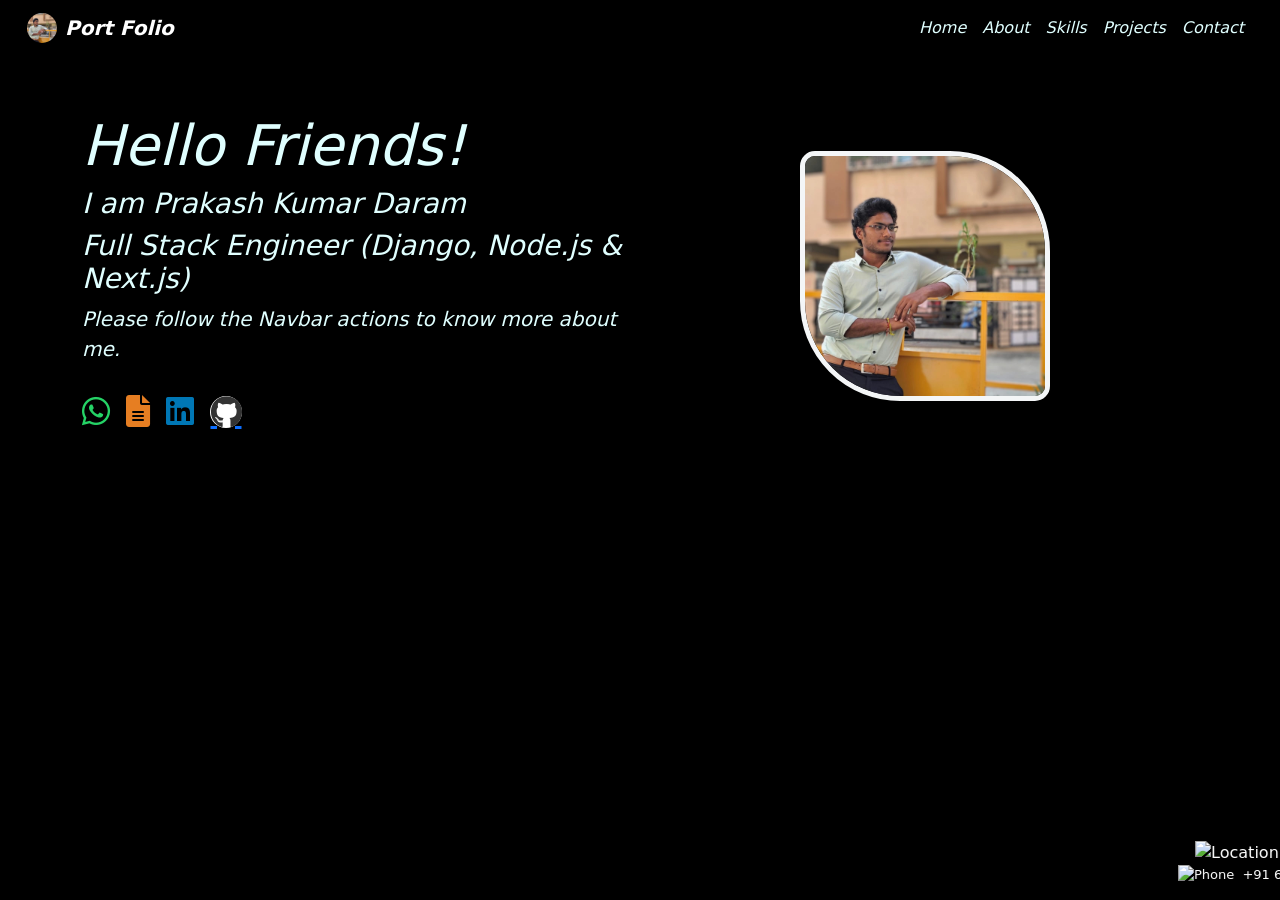
==== index.html @ 5203a80f "updated about and added house link also" ====
<!DOCTYPE html>
<html lang="en">
<head>
    <meta charset="UTF-8">
    <meta name="viewport" content="width=device-width, initial-scale=1.0">
    <title>Port Folio</title>
    <link href="https://cdn.jsdelivr.net/npm/bootstrap@5.3.3/dist/css/bootstrap.min.css" rel="stylesheet">
    <link rel="stylesheet" href="https://cdnjs.cloudflare.com/ajax/libs/font-awesome/6.0.0/css/all.min.css">
    <style>
        body {
            background-color: black;
            color: lightcyan;
            background-image: url('https://img.freepik.com/free-vector/gradient-geometric-shapes-dark-background_52683-33027.jpg');
            background-repeat: no-repeat;
            background-size: cover;
            background-attachment: fixed;
            padding-top: 60px;
            padding-bottom: 60px;
            transition: padding-top 0.3s ease;
        }
        
        .navbar-custom {
            background-color: rgba(0, 0, 0, 0.8) !important;
            font-style: italic;
        }
        
        .navbar-custom .navbar-brand {
            color: white !important;
            font-weight: bold;
            padding-left: 15px;
        }
        
        .navbar-custom .nav-link {
            color: lightcyan;
            transition: color 0.3s;
            position: relative;
        }
        
        .navbar-custom .nav-link:hover {
            color: lawngreen;
        }
        
        .content-section {
            display: none;
            padding-top: 20px;
            font-style: oblique;
            min-height: calc(93vh - 120px);
        }
        
        #home-content {
            display: block;
        }
        
        .profile-img {
            border: 5px solid #f4f6f7;
            border-radius: 15px 100px;
            max-width: 250px;
            height: auto;
            transition: all 0.3s ease;
        }
        
        .profile-img:hover {
            border: 5px solid #2e4053;
            box-shadow: 2px 3px;
        }
        
        .contact-box {
            background-color: #f5cba7;
            color: black;
            border: 3px solid #2e4053;
            border-radius: 5px 80px;
            display: flex;
            align-items: center;
            justify-content: center;
            padding: 15px;
            transition: all 0.3s ease;
        }
        
        .contact-box:hover {
            background-color: black;
            color: aliceblue !important;
            border-radius: 50px;
        }
        
        .contact-box a {
            color: black;
            text-decoration: none;
        }
        
        .contact-box:hover a {
            color: aliceblue !important;
        }
        
        .s1 {
            color: bisque;
        }
        
        .skill-accordion {
            margin-bottom: 16px;
            border-radius: 24px;
            overflow: hidden;
            box-shadow: 0 4px 16px rgba(0,0,0,0.10);
            background: linear-gradient(135deg, #f5cba7 60%, #ffe5b4 100%);
            transition: box-shadow 0.3s, background 0.3s;
        }
        
        .skill-box {
            background: linear-gradient(135deg, #f5cba7 60%, #ffe5b4 100%);
            color: #222;
            padding: 8px 12px;
            display: flex;
            flex-direction: column;
            align-items: center;
            justify-content: center;
            cursor: pointer;
            transition: background 0.3s, color 0.3s, box-shadow 0.3s;
            text-align: center;
            border-radius: 18px;
            font-size: 1rem;
            box-shadow: 0 2px 8px rgba(0,0,0,0.08);
            min-width: 120px;
            min-height: 36px;
        }
        
        .skill-box:hover {
            background: linear-gradient(135deg, #ca6f1e 60%, #f5cba7 100%);
            color: #fff;
            border-radius: 24px;
            box-shadow: 0 6px 18px rgba(0,0,0,0.13);
        }
        
        .skill-description {
            background: rgba(0,0,0,0.85);
            color: #fff;
            text-align: center;
            padding: 0 18px;
            max-height: 0;
            overflow: hidden;
            border-radius: 0 0 24px 24px;
            transition: max-height 0.4s cubic-bezier(.4,2,.6,1), padding 0.3s;
        }
        
        .skill-accordion:hover .skill-description {
            max-height: 300px;
            padding: 18px;
        }
        
        .project-link {
            background-color: #f5cba7;
            color: black;
            border: 3px solid black;
            border-radius: 2px 30px;
            padding: 15px;
            margin-bottom: 20px;
            text-decoration: none;
            display: block;
            transition: all 0.3s ease;
        }
        
        .project-link:hover {
            background-color: #ca6f1e;
            color: aliceblue;
            border-radius: 50px;
        }
        
        .footer {
            position: fixed;
            bottom: 0;
            left: 0;
            right: 0;
            z-index: 1000;
            display: flex;
            flex-direction: column;
        }
        
        .footer-marquee {
            background-color: rgba(0, 0, 0, 0.7);
            color: white;
        }
        
        .footer img {
            vertical-align: middle;
        }
        
        .footer .d-inline-flex {
            padding: 8px 0;
        }
        
        .me-1 {
            margin-right: 0.5rem;
        }
        
        .me-2 {
            margin-right: 1rem;
        }
        
        .me-4 {
            margin-right: 2rem;
        }
        
        @media (max-width: 992px) {
            .navbar-collapse {
                position: relative;
                margin-top: 10px;
                padding: 15px;
                border-radius: 5px;
                max-height: 70vh;
                overflow-y: auto;
            }
            
            .nav-item {
                margin-bottom: 5px;
            }
            
            .nav-link {
                padding: 10px 15px;
                border-bottom: 1px solid rgba(255, 255, 255, 0.1);
            }
            
            .navbar-toggler {
                border: 1px solid rgba(255, 255, 255, 0.5);
                padding: 0.25rem 0.5rem;
                margin-right: 15px;
            }
            
            .navbar-toggler-icon {
                background-image: url("data:image/svg+xml,%3csvg xmlns='http://www.w3.org/2000/svg' viewBox='0 0 30 30'%3e%3cpath stroke='rgba%28255, 255, 255, 0.8%29' stroke-linecap='round' stroke-miterlimit='10' stroke-width='2' d='M4 7h22M4 15h22M4 23h22'/%3e%3c/svg%3e");
            }
        }
    </style>
</head>
<body>
    <nav class="navbar navbar-expand-lg navbar-custom fixed-top">
        <div class="container-fluid">
            <a class="navbar-brand d-flex align-items-center" href="#home-content">
                <img src="mupicture.jpg" alt="Logo" width="30" height="30" class="me-2 rounded-circle">
                <span>Port Folio</span>
            </a>
            <button class="navbar-toggler" type="button" data-bs-toggle="collapse" data-bs-target="#navbarNav">
                <span class="navbar-toggler-icon"></span>
            </button>
            <div class="collapse navbar-collapse" id="navbarNav">
                <ul class="navbar-nav ms-auto me-3">
                    <li class="nav-item"><a class="nav-link" href="#home-content">Home</a></li>
                    <li class="nav-item"><a class="nav-link" href="#about-content">About</a></li>
                    <li class="nav-item"><a class="nav-link" href="#skill-content">Skills</a></li>
                    <li class="nav-item"><a class="nav-link" href="#projects-content">Projects</a></li>
                    <li class="nav-item"><a class="nav-link" href="#contact-content">Contact</a></li>
                </ul>
            </div>
        </div>
    </nav>

    <section id="home-content" class="content-section container mt-2">
        <div class="row align-items-center">
            <div class="col-md-6 order-md-2 text-center mb-md-0 mt-4">
                <img src="mupicture.jpg" alt="Profile Image" class="profile-img img-fluid mt-1">
            </div>
            <div class="col-md-6 order-md-1 mt-4">
                <h1 class="display-4">Hello Friends!</h1>
                <h2 class="h3">I am Prakash Kumar Daram</h2>
                <h1 class="h3">Full Stack Engineer (Django, Node.js & Next.js)</h1>
                <p class="lead">Please follow the Navbar actions to know more about me.</p>
                <!-- Social Icons Row -->
                <div class="d-flex justify-content-start align-items-center mt-4 gap-3">
                    <!-- WhatsApp -->
                    <a href="#" onclick="openWhatsApp(); return false;" title="WhatsApp" style="color: #25D366; font-size: 2rem;"><i class="fab fa-whatsapp"></i></a>
                    <!-- Resume -->
                    <a href="prakashkumarresume.pdf" target="_blank" title="Resume" style="color: #e67e22; font-size: 2rem;"><i class="fas fa-file-alt"></i></a>
                    <!-- LinkedIn -->
                    <a href="https://www.linkedin.com/in/prakash-kumar-daram-891191298/" target="_blank" title="LinkedIn" style="color: #0077b5; font-size: 2rem;"><i class="fab fa-linkedin"></i></a>
                    <!-- GitHub with light background -->
                    <a href="https://github.com/prakash-python" target="_blank" title="GitHub" style="background: white; border-radius: 50%; display: inline-flex; align-items: center; justify-content: center; width: 2rem; height: 2rem; box-shadow: 0 1px 4px rgba(0,0,0,0.08);"><i class="fab fa-github" style="color: #333; font-size: 2rem;"></i></a>
                </div>
            </div>
        </div>
    </section>

    <section id="about-content" class="content-section container py-5">
        <div class="row">
            <div class="col-12">
                <h2 class="text-center mb-4">About Me</h2>
                <p class="text-center">
                    Hi, I’m <span class="s1">Prakash Kumar Daram</span>, an <span class="s1">MCA Graduate and Full Stack Engineer</span> specializing in designing and developing 
                    <span class="s1">scalable, production-ready web platforms</span>. 
                    I work extensively with <span class="s1">Django, Node.js, Next.js, REST APIs, PostgreSQL, and Prisma ORM</span> to build secure, high-performance backend systems 
                    and modern frontend applications.
                    <br><br>
                    Currently, I’m working at <span class="s1">Viprata Software Services Pvt Ltd</span>, where I focus on backend architecture, API design, database optimization, 
                    and building enterprise-grade solutions. I’m passionate about system design, clean architecture, and creating reliable software that scales efficiently in real-world production environments.
                </p>
                
                <h3 class="text-center mt-5">Certifications</h3>
                <ul class="list-unstyled">
                    <li class="mb-2">✅ Achieved a <b>Python Course Completion Certificate</b> for mastering Python concepts and development.</li>
                    <li class="mb-2">✅ Received a certification for <b>UI Development</b> during my internship at graduation, 2023.</li>
                    <li class="mb-2">✅ Completed a free online course and received a certification from <b>Great Learning</b>, 2024.</li>
                </ul>
                
                <h3 class="text-center mt-5">Achievements</h3>
                <ul class="list-unstyled">
                    <li class="mb-2">🏆 <strong><span class="s1">Academic Excellence:</span></strong> Received a <b><span class="s1">prize for achieving full marks in Physics</span></b> during my school education.</li>
                    <li class="mb-2">🏅 <strong><span class="s1">Best Employee Award:</span></strong> Honored with the <b><span class="s1">Best Employee Award</span></b> while working at <b><span class="s1">DMart</span></b> as part of my course period.</li>
                </ul>
                
                <h3 class="text-center mt-5">Interests</h3>
                <ul class="list-unstyled text-center">
                    <b><span class="s1"><li class="mb-2">🤖 Artificial Intelligence (AI)</li></span></b>
                    <b><span class="s1"><li class="mb-2">📊 Data Analytics</li></span></b>
                    <b><span class="s1"><li class="mb-2">📈 Machine Learning (ML)</li></span></b>
                </ul>
                
                <h3 class="text-center mt-5">Future Goals</h3>
                <ul class="list-unstyled">
                    <li class="mb-2">🗄️ <b><span class = "s1">Aspire</span></b> to become a skilled <b><span class="s1">Data Analytics Developer</b>.</li>
                    <li class="mb-2">💡 <b><span class="s1">Aim</span></b> to contribute to innovative projects involving <b><span class="s1">AI and Data Science</b>.</li>
                    <li class="mb-2">⚙️ <b><span class="s1">Build scalable</span></b> SaaS and enterprise systems using <b><span class="s1">Django, Node.js, Next.js and Prisma ORM</b>.</li>
                    <li class="mb-2">☁️ Learn cloud deployment, CI/CD pipelines, Docker, and production server architecture.</li>
                </ul>
            </div>
        </div>
    </section>

    <section id="skill-content" class="content-section container py-5">
        <div class="row">
            <div class="col-12">
                <h2 class="text-center mb-5">My Skills</h2>
            </div>
        </div>
        <div class="row d-flex justify-content-center text-center">
            <div class="col-md-4">
                <div class="skill-accordion">
                    <div class="skill-box">
                        <span>Python</span>
                    </div>
                    <div class="skill-description">
                        Created a Veg Mart application using Python, demonstrating proficiency in Python's core concepts and implementing effective solutions for real-world scenarios.
                    </div>
                </div>
                
                <div class="skill-accordion">
                    <div class="skill-box">
                        <span>MySQL</span>
                    </div>
                    <div class="skill-description">
                        Utilized MySQL in multiple projects to design efficient database structures, ensuring data integrity and seamless performance.
                    </div>
                </div>
                
                <div class="skill-accordion">
                    <div class="skill-box">
                        <span>Python & MySQL</span>
                    </div>
                    <div class="skill-description">
                        Developed a Bank Management System using Python and MySQL, showcasing strong problem-solving skills, database management expertise, and logical thinking.
                    </div>
                </div>
                
                <div class="skill-accordion">
                    <div class="skill-box">
                        <span>Html & CSS</span>
                    </div>
                    <div class="skill-description">
                        I have the ability to create static web pages using HTML and CSS. HTML helps me structure the content in an organized manner, while CSS enhances the design, ensuring the web pages are visually appealing and user-friendly.
                    </div>
                </div>
                
                <div class="skill-accordion">
                    <div class="skill-box">
                        <span>Bootstrap</span>
                    </div>
                    <div class="skill-description">
                        I have working knowledge of Bootstrap's responsive grid system and components. I can effectively utilize Bootstrap classes to create visually appealing and mobile-friendly web pages, implementing responsive layouts and UI components.
                    </div>
                </div>
                
                <div class="skill-accordion">
                    <div class="skill-box">
                        <span>Aptitude</span>
                    </div>
                    <div class="skill-description">
                        I have strong aptitude skills, backed by my solid mathematical foundation. My ability to think logically and solve numerical problems efficiently helps me excel in analytical reasoning.
                    </div>
                </div>

                <div class="skill-accordion">
                    <div class="skill-box">
                        <span>Next.js</span>
                    </div>
                    <div class="skill-description">
                        Building production-grade React applications using Next.js with server-side rendering, API routes, authentication, and performance optimization.
                    </div>
                </div>
            </div>
            
            <div class="col-md-4">
                <div class="skill-accordion">
                    <div class="skill-box">
                        <span>Java Script</span>
                    </div>
                    <div class="skill-description">
                        I have the ability to enhance web pages using JavaScript by adding interactivity and dynamic functionality. JavaScript allows me to create responsive elements, manage events, and manipulate the DOM to improve user experience.
                    </div>
                </div>
                
                <div class="skill-accordion">
                    <div class="skill-box">
                        <span>Django</span>
                    </div>
                    <div class="skill-description">
                        I have experience developing web applications using Django, a powerful Python framework. With Django, I can build dynamic, secure, and scalable web applications efficiently.
                    </div>
                </div>
                
                <div class="skill-accordion">
                    <div class="skill-box">
                        <span>Django REST Framework</span>
                    </div>
                    <div class="skill-description">
                        I have the ability to create RESTful APIs using DRF, including writing serializers, models, and viewsets. I understand API authentication, permissions, and have implemented pagination to optimize API responses for better performance.
                    </div>
                </div>
                
                <div class="skill-accordion">
                    <div class="skill-box">
                        <span>React JS</span>
                    </div>
                    <div class="skill-description">
                        I have basic knowledge of React and can build simple web applications using its component-based structure. I am familiar with JSX, props, and state management.
                    </div>
                </div>
                
                <div class="skill-accordion">
                    <div class="skill-box">
                        <span>Communication</span>
                    </div>
                    <div class="skill-description">
                        I have strong communication skills, with proficiency in both English and Telugu. I can effectively convey ideas, explain technical concepts clearly, and engage in productive discussions.
                    </div>
                </div>

                <div class="skill-accordion">
                    <div class="skill-box">
                        <span>Node.js</span>
                    </div>
                    <div class="skill-description">
                        Backend development using Node.js for building scalable REST APIs, authentication systems, background workers, and service-based architectures.
                    </div>
                </div>



                <div class="skill-accordion">
                    <div class="skill-box">
                        <span>Prisma ORM</span>
                    </div>
                    <div class="skill-description">
                        Using Prisma ORM for type-safe database access, migrations, schema modeling, and clean data-layer architecture.
                    </div>
                </div>
            </div>
        </div>
    </section>

    <section id="projects-content" class="content-section container py-5">
        <div class="row">
            <div class="col-12">
                <h2 class="text-center mb-5">My Projects</h2>
            </div>
        </div>
        <div class="row d-flex justify-content-center text-center">
            <div class="col-md-4">
                <a href="https://github.com/prakash-python/Python_Veg_Inventory" class="project-link">Veg Mart Inventory</a>
                <a href="https://prakashkumarpython.pythonanywhere.com/" class="project-link">Port_Folio</a>
                <a href="https://github.com/prakash-python/My_Calculater" class="project-link">My_Simple_Calculater</a>
            </div>
            <div class="col-md-4">
                <a href="https://github.com/prakash-python/python_mysql_bank_project" class="project-link">Bank Management System</a>
                <a href="https://github.com/prakash-python/Mail_Sending_System" class="project-link">Mail Sending</a>
            </div>
        </div>
    </section>

    <section id="contact-content" class="content-section container py-5">
        <div class="row">
            <div class="col-12">
                <h2 class="text-center mb-5">Contact Me</h2>
            </div>
        </div>
<div class="container d-flex justify-content-center text-center">
    
    <div class="row justify-content-center">
        <!-- WhatsApp -->
        <div class="col-12 col-md-6 mb-4">
            <div class="contact-box text-center" onclick="openWhatsApp()" style="cursor: pointer;">
                <div class="d-flex flex-column align-items-center">
                    <div class="d-flex align-items-center">
                        <img src="https://upload.wikimedia.org/wikipedia/commons/6/6b/WhatsApp.svg" width="30" height="30" class="me-2" alt="WhatsApp">
                        <span>Message me at +91 6302581405</span>
                    </div>
                    
                </div>
            </div>
        </div>

        <!-- GitHub -->
        <div class="col-12 col-md-6 mb-4">
            <a href="https://github.com/prakash-python" class="text-decoration-none">
                <div class="contact-box">
                    <img src="https://cdn-icons-png.freepik.com/512/4494/4494740.png" width="30" height="30" class="me-2" alt="GitHub">
                    <span>Git Account</span>
                </div>
            </a>
        </div>

        <!-- LinkedIn -->
        <div class="col-12 col-md-6 mb-4">
            <a href="https://www.linkedin.com/in/prakash-kumar-daram-891191298/" class="text-decoration-none">
                <div class="contact-box">
                    <img src="https://upload.wikimedia.org/wikipedia/commons/thumb/8/81/LinkedIn_icon.svg/2048px-LinkedIn_icon.svg.png" width="30" height="30" class="me-2" alt="LinkedIn">
                    <span>Linked-In</span>
                </div>
            </a>
        </div>

        <!-- Gmail -->
        <div class="col-12 col-md-6 mb-4">
            <div class="contact-box">
                <img src="https://png.pngtree.com/png-vector/20220612/ourmid/pngtree-gmail-icon-in-simple-style-on-a-white-background-png-image_4998692.png" width="30" height="30" class="me-2" alt="Gmail">
                <span>@daramprakashkumar587@gmail.com</span>
            </div>
        </div>
    </div>
</div>

    </section>

    <footer class="footer">
        <div class="footer-marquee">
            <marquee scrollamount="8" direction="left">
                <div class="d-inline-flex flex-column align-items-center py-2">
                    <div>
                        <a href="https://maps.app.goo.gl/jdhAo8yFBiag97k96?g_st=ac" class="me-4" style="color: white; text-decoration: none;">
                        <img src="https://www.home-interiors.in/wp-content/uploads/2024/11/Slop-Roof-3400-1.jpg" alt="Location" width="40" height="25" class="me-2">
                        <span>Reddy's Ramalayam Back side main road Prathipadu, near cable tv office(m),Guntur(dt)</span></a>
                    </div>
                    <div style="font-size: 13px;">
                        <img src="https://w7.pngwing.com/pngs/915/706/png-transparent-blue-call-icon-dialer-android-google-play-telephone-phone-blue-text-telephone-call-thumbnail.png" alt="Phone" width="15" height="15" class="me-1">
                        <span class="me-4">+91 6302581405</span>
                        <img src="https://upload.wikimedia.org/wikipedia/commons/thumb/8/81/LinkedIn_icon.svg/2048px-LinkedIn_icon.svg.png" alt="LinkedIn" width="15" height="15" class="me-1">
                        <a href="https://www.linkedin.com/in/prakash-kumar-daram-891191298/" class="me-4" style="color: white; text-decoration: none;">Linked-In</a>
                        <img src="https://icon-library.com/images/git-icon/git-icon-6.jpg" alt="GitHub" width="13" height="13" class="me-1">
                        <a href="https://github.com/prakash-python" class="me-4" style="color: white; text-decoration: none;">Git Account</a>
                        <img src="https://static.vecteezy.com/system/resources/previews/013/948/544/non_2x/gmail-logo-on-transparent-white-background-free-vector.jpg" alt="Email" width="15" height="15" class="me-1">
                        <span>@daramprakashkumar587@gmail.com</span>
                    </div>
                </div>
            </marquee>
        </div>
    </footer>

    <script src="https://cdn.jsdelivr.net/npm/bootstrap@5.3.3/dist/js/bootstrap.bundle.min.js"></script>

    <!-- Back to Top Arrow Button -->
    <button id="backToTopBtn" title="Go to top">
        <i class="fas fa-arrow-up"></i>
    </button>
    <style>
        #backToTopBtn {
            display: none;
            position: fixed;
            bottom: 32px;
            right: 24px;
            z-index: 2000;
            background: linear-gradient(135deg, #f5cba7 60%, #ca6f1e 100%);
            color: #222;
            border: none;
            border-radius: 50%;
            width: 40px;
            height: 40px;
            box-shadow: 0 2px 8px rgba(0,0,0,0.18);
            font-size: 1.4rem;
            align-items: center;
            justify-content: center;
            cursor: pointer;
            transition: background 0.3s, color 0.3s, box-shadow 0.3s, transform 0.2s;
            outline: none;
        }
        #backToTopBtn:hover {
            background: linear-gradient(135deg, #ca6f1e 60%, #f5cba7 100%);
            color: #fff;
            box-shadow: 0 6px 18px rgba(0,0,0,0.22);
            transform: translateY(-4px) scale(1.08);
        }
        #backToTopBtn i {
            pointer-events: none;
        }
    </style>

<script>
    // ✅ Make openWhatsApp global
    function openWhatsApp() {
        const phoneNumber = "916302581405"; // Add country code, no + or spaces
        const defaultMessage = "Hello Prakash, I came across your portfolio and wanted to connect with you...";
        const encodedMessage = encodeURIComponent(defaultMessage);
        const whatsappUrl = `https://wa.me/${phoneNumber}?text=${encodedMessage}`;
        
        window.open(whatsappUrl, '_blank');
    }

    document.addEventListener('DOMContentLoaded', function() {
        // Back to Top Arrow logic
        const backToTopBtn = document.getElementById('backToTopBtn');
        window.addEventListener('scroll', function() {
            if (window.scrollY > 300) {
                backToTopBtn.style.display = 'flex';
            } else {
                backToTopBtn.style.display = 'none';
            }
        });
        backToTopBtn.addEventListener('click', function() {
            window.scrollTo({ top: 0, behavior: 'smooth' });
        });

        const sections = document.querySelectorAll('.content-section');
        const navLinks = document.querySelectorAll('.nav-link');
        const navbarToggler = document.querySelector('.navbar-toggler');
        const navbarCollapse = document.querySelector('.navbar-collapse');

        // --- Fix: Always update hash and show correct section on reload ---
        function showSection(sectionId) {
            sections.forEach(section => {
                section.style.display = (section.id === sectionId) ? 'block' : 'none';
            });
            if (window.innerWidth <= 992 && navbarCollapse.classList.contains('show')) {
                navbarToggler.click();
            }
            window.scrollTo(0, 0);
        }

        // Mouseover: update hash and show section
        navLinks.forEach(link => {
            link.addEventListener('mouseover', function() {
                if (window.innerWidth > 992) {
                    const targetId = this.getAttribute('href').substring(1);
                    window.location.hash = '#' + targetId;
                    showSection(targetId);
                }
            });
            link.addEventListener('click', function(e) {
                if (window.innerWidth <= 992) {
                    e.preventDefault();
                    const targetId = this.getAttribute('href').substring(1);
                    window.location.hash = '#' + targetId;
                    showSection(targetId);
                }
            });
        });

        // On load, show correct section based on hash
        let hash = window.location.hash;
        if (!hash || !document.getElementById(hash.substring(1))) {
            hash = '#home-content';
            window.location.hash = hash;
        }
        showSection(hash.substring(1));

        window.addEventListener('hashchange', function() {
            const hash = window.location.hash;
            showSection(hash ? hash.substring(1) : 'home-content');
        });
    });
</script>

</body>
</html>
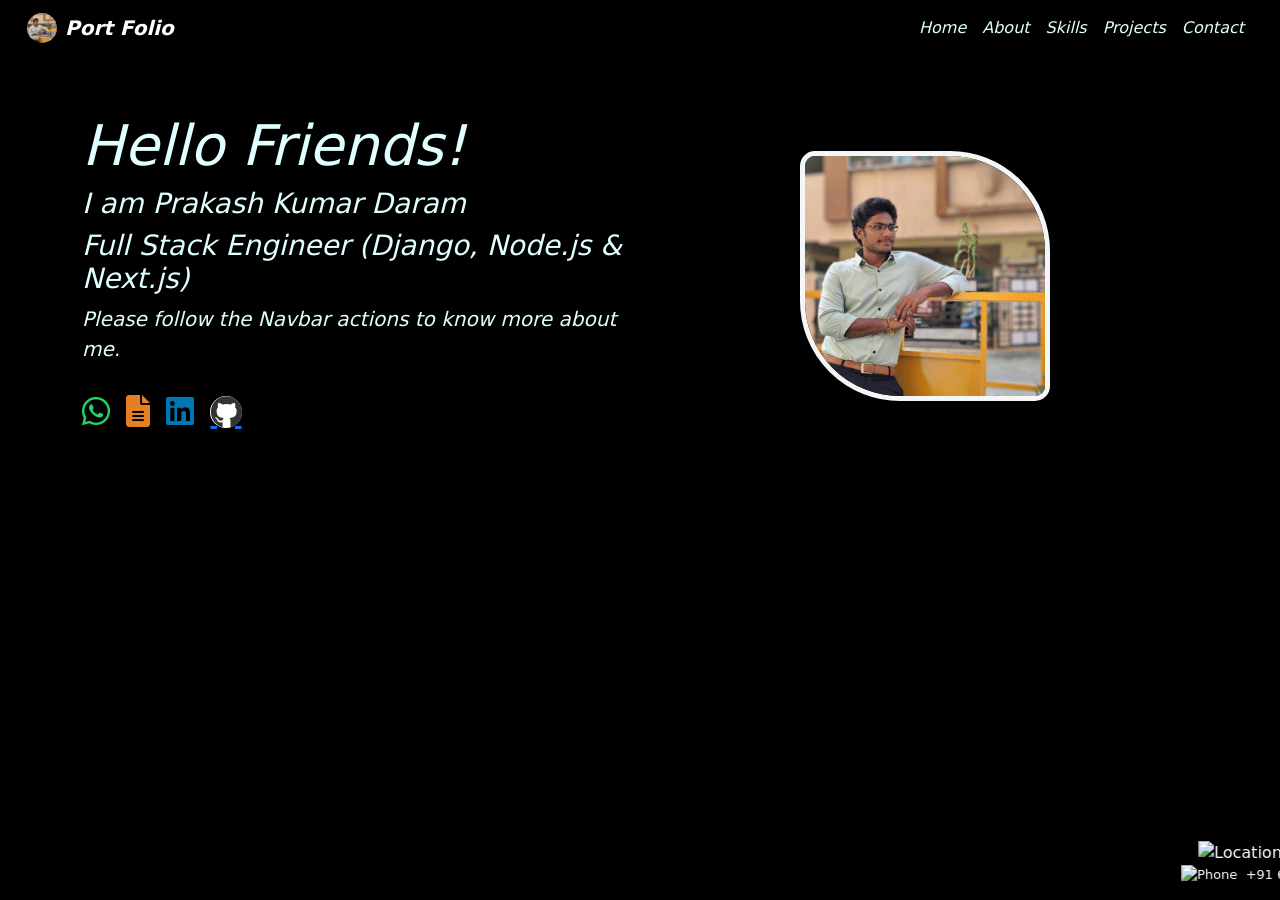
==== commit f22b2e47: "removed #content showing in url" ====
--- a/index.html
+++ b/index.html
@@ -643,7 +643,7 @@
             link.addEventListener('mouseover', function() {
                 if (window.innerWidth > 992) {
                     const targetId = this.getAttribute('href').substring(1);
-                    window.location.hash = '#' + targetId;
+                    history.pushState(null, '', ' ');
                     showSection(targetId);
                 }
             });
@@ -651,7 +651,7 @@
                 if (window.innerWidth <= 992) {
                     e.preventDefault();
                     const targetId = this.getAttribute('href').substring(1);
-                    window.location.hash = '#' + targetId;
+                    history.pushState(null, '', ' ');
                     showSection(targetId);
                 }
             });
@@ -659,11 +659,11 @@
 
         // On load, show correct section based on hash
         let hash = window.location.hash;
-        if (!hash || !document.getElementById(hash.substring(1))) {
-            hash = '#home-content';
-            window.location.hash = hash;
-        }
-        showSection(hash.substring(1));
+        if (hash && document.getElementById(hash.substring(1))) {
+            showSection(hash.substring(1));
+        } else {
+            showSection('home-content');
+        }
 
         window.addEventListener('hashchange', function() {
             const hash = window.location.hash;
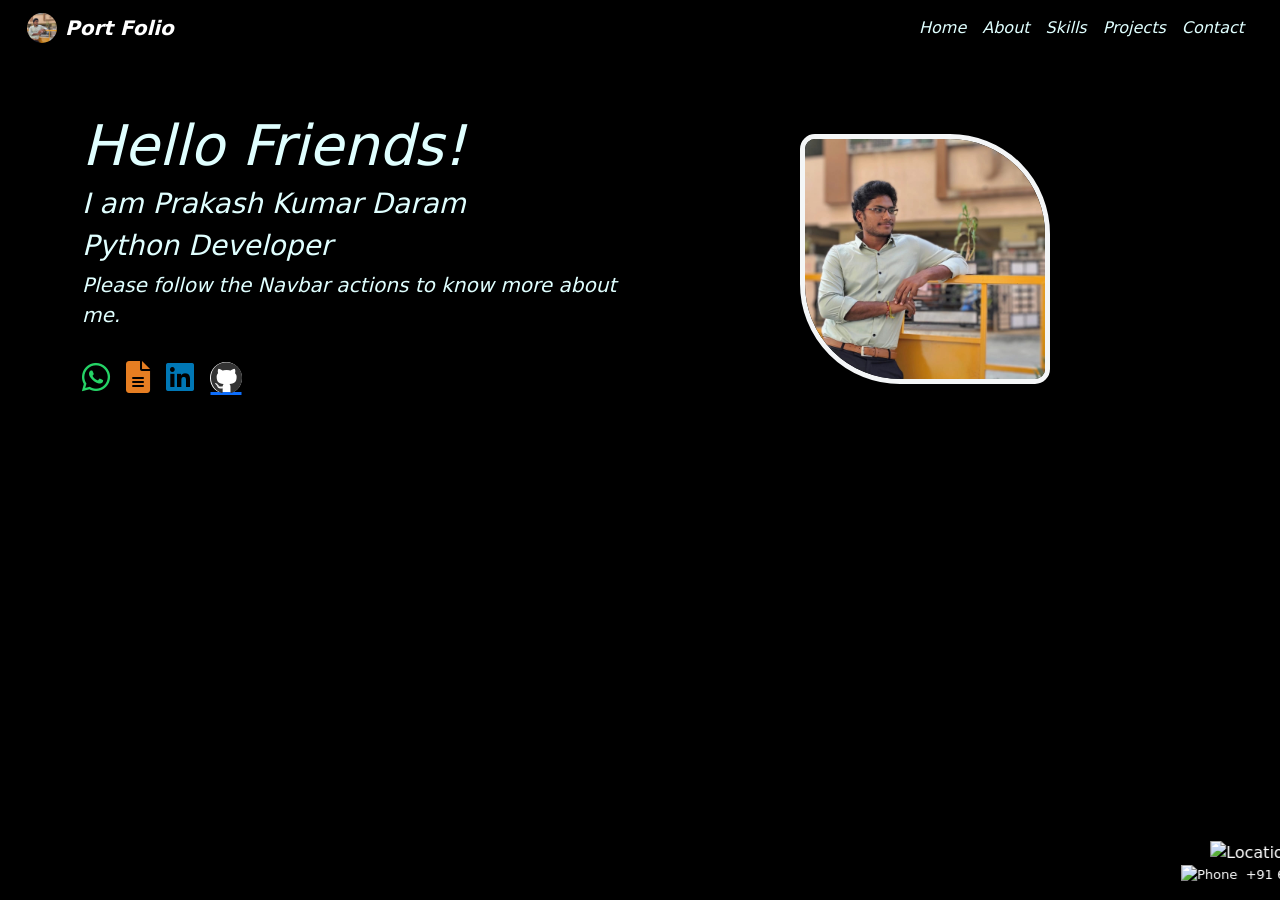
==== commit e81fe42a: "modified the veg mart live link" ====
--- a/index.html
+++ b/index.html
@@ -96,53 +96,45 @@
         }
         
         .skill-accordion {
-            margin-bottom: 16px;
-            border-radius: 24px;
+            margin-bottom: 10px;
+            border-radius: 20px;
             overflow: hidden;
-            box-shadow: 0 4px 16px rgba(0,0,0,0.10);
-            background: linear-gradient(135deg, #f5cba7 60%, #ffe5b4 100%);
-            transition: box-shadow 0.3s, background 0.3s;
+            box-shadow: 0 2px 8px rgba(0,0,0,0.07);
         }
         
         .skill-box {
-            background: linear-gradient(135deg, #f5cba7 60%, #ffe5b4 100%);
-            color: #222;
-            padding: 8px 12px;
+            background-color: #f5cba7;
+            color: black;
+            padding: 10px 15px;
             display: flex;
             flex-direction: column;
             align-items: center;
             justify-content: center;
             cursor: pointer;
-            transition: background 0.3s, color 0.3s, box-shadow 0.3s;
+            transition: all 0.3s ease;
             text-align: center;
-            border-radius: 18px;
-            font-size: 1rem;
-            box-shadow: 0 2px 8px rgba(0,0,0,0.08);
-            min-width: 120px;
-            min-height: 36px;
+            border-radius: 20px;
         }
         
         .skill-box:hover {
-            background: linear-gradient(135deg, #ca6f1e 60%, #f5cba7 100%);
-            color: #fff;
-            border-radius: 24px;
-            box-shadow: 0 6px 18px rgba(0,0,0,0.13);
+            background-color: #ca6f1e;
+            color: aliceblue;
+            border-radius: 20px;
         }
         
         .skill-description {
-            background: rgba(0,0,0,0.85);
-            color: #fff;
+            background-color: rgba(0,0,0,0.8);
+            color: white;
             text-align: center;
-            padding: 0 18px;
+            padding: 0 15px;
             max-height: 0;
             overflow: hidden;
-            border-radius: 0 0 24px 24px;
-            transition: max-height 0.4s cubic-bezier(.4,2,.6,1), padding 0.3s;
+            transition: max-height 0.3s ease;
         }
         
         .skill-accordion:hover .skill-description {
             max-height: 300px;
-            padding: 18px;
+            padding: 15px;
         }
         
         .project-link {
@@ -259,7 +251,7 @@
             <div class="col-md-6 order-md-1 mt-4">
                 <h1 class="display-4">Hello Friends!</h1>
                 <h2 class="h3">I am Prakash Kumar Daram</h2>
-                <h1 class="h3">Full Stack Engineer (Django, Node.js & Next.js)</h1>
+                <h1 class="h3">Python Developer</h1>
                 <p class="lead">Please follow the Navbar actions to know more about me.</p>
                 <!-- Social Icons Row -->
                 <div class="d-flex justify-content-start align-items-center mt-4 gap-3">
@@ -281,13 +273,14 @@
             <div class="col-12">
                 <h2 class="text-center mb-4">About Me</h2>
                 <p class="text-center">
-                    Hi, I’m <span class="s1">Prakash Kumar Daram</span>, an <span class="s1">MCA Graduate and Full Stack Engineer</span> specializing in designing and developing 
-                    <span class="s1">scalable, production-ready web platforms</span>. 
-                    I work extensively with <span class="s1">Django, Node.js, Next.js, REST APIs, PostgreSQL, and Prisma ORM</span> to build secure, high-performance backend systems 
-                    and modern frontend applications.
-                    <br><br>
-                    Currently, I’m working at <span class="s1">Viprata Software Services Pvt Ltd</span>, where I focus on backend architecture, API design, database optimization, 
-                    and building enterprise-grade solutions. I’m passionate about system design, clean architecture, and creating reliable software that scales efficiently in real-world production environments.
+                    Hi, This is <span class="s1">Prakash Kumar Daram</span>. I have completed my 
+                    <span class="s1">Master of Computer Applications</span> and successfully delivered a project during my final semester. 
+                    During my post-graduation, I enhanced my <span class="s1">technical skills</span> through Python, which led me to undertake a 
+                    <span class="s1">Python Full Stack course</span> where I worked on six projects.  
+                    I'm currently working as a Python Developer at <span class="s1">Viprata Software Services Pvt Ltd</span>, 
+                    where I apply my technical expertise to develop robust software solutions.
+                    With my strong foundation and professional experience, I'm equipped to tackle complex challenges 
+                    and deliver high-quality integrated solutions in the IT industry.
                 </p>
                 
                 <h3 class="text-center mt-5">Certifications</h3>
@@ -305,17 +298,15 @@
                 
                 <h3 class="text-center mt-5">Interests</h3>
                 <ul class="list-unstyled text-center">
-                    <b><span class="s1"><li class="mb-2">🤖 Artificial Intelligence (AI)</li></span></b>
-                    <b><span class="s1"><li class="mb-2">📊 Data Analytics</li></span></b>
-                    <b><span class="s1"><li class="mb-2">📈 Machine Learning (ML)</li></span></b>
+                    <li class="mb-2">🤖 Artificial Intelligence (AI)</li>
+                    <li class="mb-2">📊 Data Analytics</li>
+                    <li class="mb-2">📈 Machine Learning (ML)</li>
                 </ul>
                 
                 <h3 class="text-center mt-5">Future Goals</h3>
                 <ul class="list-unstyled">
-                    <li class="mb-2">🗄️ <b><span class = "s1">Aspire</span></b> to become a skilled <b><span class="s1">Data Analytics Developer</b>.</li>
-                    <li class="mb-2">💡 <b><span class="s1">Aim</span></b> to contribute to innovative projects involving <b><span class="s1">AI and Data Science</b>.</li>
-                    <li class="mb-2">⚙️ <b><span class="s1">Build scalable</span></b> SaaS and enterprise systems using <b><span class="s1">Django, Node.js, Next.js and Prisma ORM</b>.</li>
-                    <li class="mb-2">☁️ Learn cloud deployment, CI/CD pipelines, Docker, and production server architecture.</li>
+                    <li class="mb-2">🗄️ Aspire to become a skilled <b>Data Analytics Developer</b></li>
+                    <li class="mb-2">💡 Aim to contribute to innovative projects involving <b>AI and Data Science</b>.</li>
                 </ul>
             </div>
         </div>
@@ -382,15 +373,6 @@
                         I have strong aptitude skills, backed by my solid mathematical foundation. My ability to think logically and solve numerical problems efficiently helps me excel in analytical reasoning.
                     </div>
                 </div>
-
-                <div class="skill-accordion">
-                    <div class="skill-box">
-                        <span>Next.js</span>
-                    </div>
-                    <div class="skill-description">
-                        Building production-grade React applications using Next.js with server-side rendering, API routes, authentication, and performance optimization.
-                    </div>
-                </div>
             </div>
             
             <div class="col-md-4">
@@ -436,26 +418,6 @@
                     </div>
                     <div class="skill-description">
                         I have strong communication skills, with proficiency in both English and Telugu. I can effectively convey ideas, explain technical concepts clearly, and engage in productive discussions.
-                    </div>
-                </div>
-
-                <div class="skill-accordion">
-                    <div class="skill-box">
-                        <span>Node.js</span>
-                    </div>
-                    <div class="skill-description">
-                        Backend development using Node.js for building scalable REST APIs, authentication systems, background workers, and service-based architectures.
-                    </div>
-                </div>
-
-
-
-                <div class="skill-accordion">
-                    <div class="skill-box">
-                        <span>Prisma ORM</span>
-                    </div>
-                    <div class="skill-description">
-                        Using Prisma ORM for type-safe database access, migrations, schema modeling, and clean data-layer architecture.
                     </div>
                 </div>
             </div>
@@ -470,7 +432,7 @@
         </div>
         <div class="row d-flex justify-content-center text-center">
             <div class="col-md-4">
-                <a href="https://github.com/prakash-python/Python_Veg_Inventory" class="project-link">Veg Mart Inventory</a>
+                <a href="https://python-veg-inventory.onrender.com/" class="project-link">Veg Mart Inventory</a>
                 <a href="https://prakashkumarpython.pythonanywhere.com/" class="project-link">Port_Folio</a>
                 <a href="https://github.com/prakash-python/My_Calculater" class="project-link">My_Simple_Calculater</a>
             </div>
@@ -540,9 +502,8 @@
             <marquee scrollamount="8" direction="left">
                 <div class="d-inline-flex flex-column align-items-center py-2">
                     <div>
-                        <a href="https://maps.app.goo.gl/jdhAo8yFBiag97k96?g_st=ac" class="me-4" style="color: white; text-decoration: none;">
                         <img src="https://www.home-interiors.in/wp-content/uploads/2024/11/Slop-Roof-3400-1.jpg" alt="Location" width="40" height="25" class="me-2">
-                        <span>Reddy's Ramalayam Back side main road Prathipadu, near cable tv office(m),Guntur(dt)</span></a>
+                        <span>Reddy's Ramalayam Back side main road Prathipadu, near cable tv office(m),Guntur(dt)</span>
                     </div>
                     <div style="font-size: 13px;">
                         <img src="https://w7.pngwing.com/pngs/915/706/png-transparent-blue-call-icon-dialer-android-google-play-telephone-phone-blue-text-telephone-call-thumbnail.png" alt="Phone" width="15" height="15" class="me-1">
@@ -560,43 +521,7 @@
     </footer>
 
     <script src="https://cdn.jsdelivr.net/npm/bootstrap@5.3.3/dist/js/bootstrap.bundle.min.js"></script>
-
-    <!-- Back to Top Arrow Button -->
-    <button id="backToTopBtn" title="Go to top">
-        <i class="fas fa-arrow-up"></i>
-    </button>
-    <style>
-        #backToTopBtn {
-            display: none;
-            position: fixed;
-            bottom: 32px;
-            right: 24px;
-            z-index: 2000;
-            background: linear-gradient(135deg, #f5cba7 60%, #ca6f1e 100%);
-            color: #222;
-            border: none;
-            border-radius: 50%;
-            width: 40px;
-            height: 40px;
-            box-shadow: 0 2px 8px rgba(0,0,0,0.18);
-            font-size: 1.4rem;
-            align-items: center;
-            justify-content: center;
-            cursor: pointer;
-            transition: background 0.3s, color 0.3s, box-shadow 0.3s, transform 0.2s;
-            outline: none;
-        }
-        #backToTopBtn:hover {
-            background: linear-gradient(135deg, #ca6f1e 60%, #f5cba7 100%);
-            color: #fff;
-            box-shadow: 0 6px 18px rgba(0,0,0,0.22);
-            transform: translateY(-4px) scale(1.08);
-        }
-        #backToTopBtn i {
-            pointer-events: none;
-        }
-    </style>
-
+    
 <script>
     // ✅ Make openWhatsApp global
     function openWhatsApp() {
@@ -609,61 +534,51 @@
     }
 
     document.addEventListener('DOMContentLoaded', function() {
-        // Back to Top Arrow logic
-        const backToTopBtn = document.getElementById('backToTopBtn');
-        window.addEventListener('scroll', function() {
-            if (window.scrollY > 300) {
-                backToTopBtn.style.display = 'flex';
-            } else {
-                backToTopBtn.style.display = 'none';
-            }
-        });
-        backToTopBtn.addEventListener('click', function() {
-            window.scrollTo({ top: 0, behavior: 'smooth' });
-        });
-
         const sections = document.querySelectorAll('.content-section');
         const navLinks = document.querySelectorAll('.nav-link');
         const navbarToggler = document.querySelector('.navbar-toggler');
         const navbarCollapse = document.querySelector('.navbar-collapse');
 
-        // --- Fix: Always update hash and show correct section on reload ---
+        document.addEventListener('click', function(event) {
+            const isClickInsideMenu = navbarCollapse.contains(event.target);
+            const isToggler = navbarToggler.contains(event.target);
+            
+            if (!isClickInsideMenu && !isToggler && navbarCollapse.classList.contains('show')) {
+                navbarToggler.click();
+            }
+        });
+        
+        navLinks.forEach(link => {
+            link.addEventListener('mouseover', function() {
+                if (window.innerWidth > 992) {
+                    const targetId = this.getAttribute('href').substring(1);
+                    showSection(targetId);
+                }
+            });
+
+            link.addEventListener('click', function(e) {
+                if (window.innerWidth <= 992) {
+                    e.preventDefault();
+                    const targetId = this.getAttribute('href').substring(1);
+                    showSection(targetId);
+                }
+            });
+        });
+
         function showSection(sectionId) {
             sections.forEach(section => {
                 section.style.display = (section.id === sectionId) ? 'block' : 'none';
             });
+
             if (window.innerWidth <= 992 && navbarCollapse.classList.contains('show')) {
                 navbarToggler.click();
             }
+
             window.scrollTo(0, 0);
         }
 
-        // Mouseover: update hash and show section
-        navLinks.forEach(link => {
-            link.addEventListener('mouseover', function() {
-                if (window.innerWidth > 992) {
-                    const targetId = this.getAttribute('href').substring(1);
-                    history.pushState(null, '', ' ');
-                    showSection(targetId);
-                }
-            });
-            link.addEventListener('click', function(e) {
-                if (window.innerWidth <= 992) {
-                    e.preventDefault();
-                    const targetId = this.getAttribute('href').substring(1);
-                    history.pushState(null, '', ' ');
-                    showSection(targetId);
-                }
-            });
-        });
-
-        // On load, show correct section based on hash
-        let hash = window.location.hash;
-        if (hash && document.getElementById(hash.substring(1))) {
-            showSection(hash.substring(1));
-        } else {
-            showSection('home-content');
-        }
+        const hash = window.location.hash;
+        showSection(hash ? hash.substring(1) : 'home-content');
 
         window.addEventListener('hashchange', function() {
             const hash = window.location.hash;
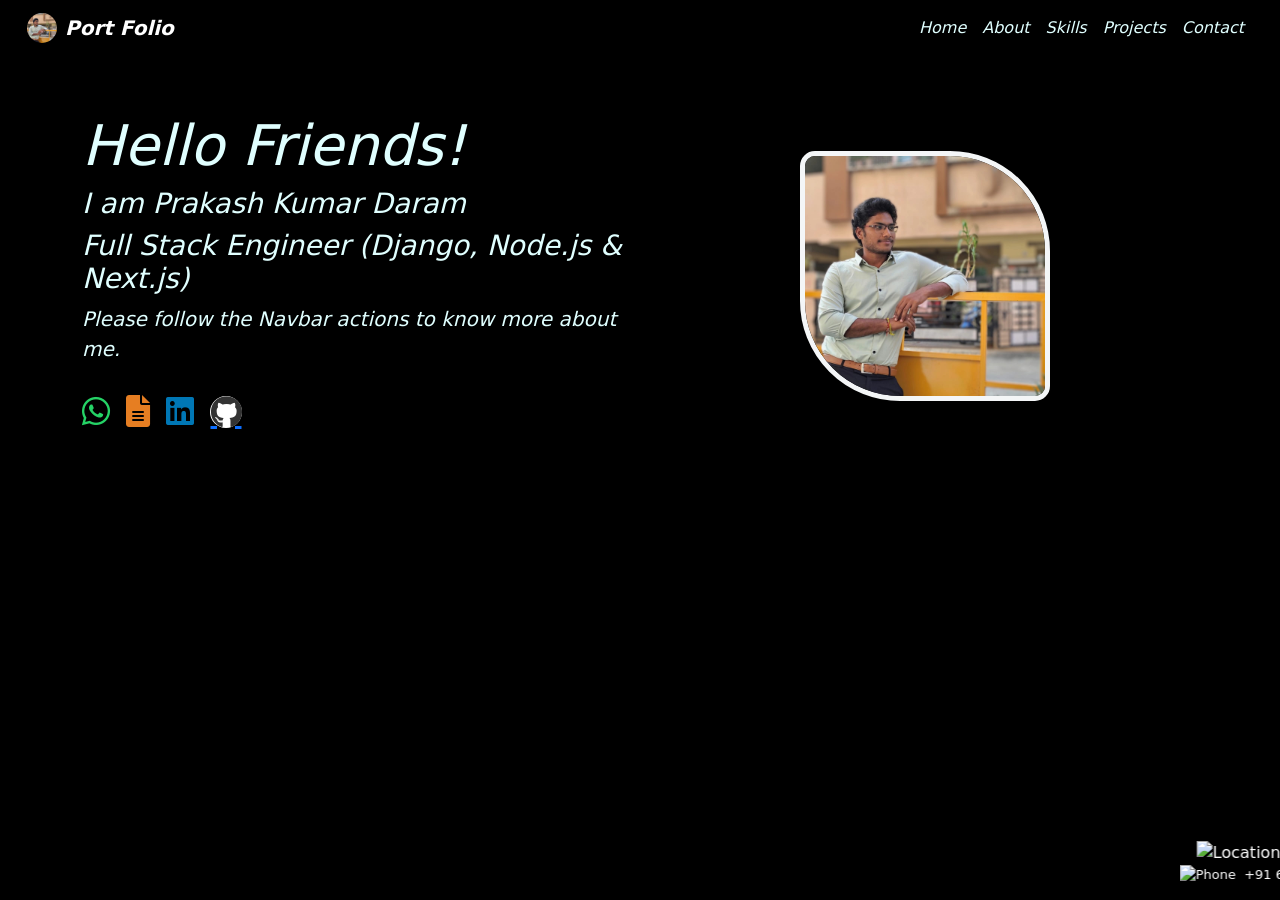
==== commit de2995ec: "Merge branch 'PrakashKumar'" ====
--- a/index.html
+++ b/index.html
@@ -96,45 +96,53 @@
         }
         
         .skill-accordion {
-            margin-bottom: 10px;
-            border-radius: 20px;
+            margin-bottom: 16px;
+            border-radius: 24px;
             overflow: hidden;
-            box-shadow: 0 2px 8px rgba(0,0,0,0.07);
+            box-shadow: 0 4px 16px rgba(0,0,0,0.10);
+            background: linear-gradient(135deg, #f5cba7 60%, #ffe5b4 100%);
+            transition: box-shadow 0.3s, background 0.3s;
         }
         
         .skill-box {
-            background-color: #f5cba7;
-            color: black;
-            padding: 10px 15px;
+            background: linear-gradient(135deg, #f5cba7 60%, #ffe5b4 100%);
+            color: #222;
+            padding: 8px 12px;
             display: flex;
             flex-direction: column;
             align-items: center;
             justify-content: center;
             cursor: pointer;
-            transition: all 0.3s ease;
+            transition: background 0.3s, color 0.3s, box-shadow 0.3s;
             text-align: center;
-            border-radius: 20px;
+            border-radius: 18px;
+            font-size: 1rem;
+            box-shadow: 0 2px 8px rgba(0,0,0,0.08);
+            min-width: 120px;
+            min-height: 36px;
         }
         
         .skill-box:hover {
-            background-color: #ca6f1e;
-            color: aliceblue;
-            border-radius: 20px;
+            background: linear-gradient(135deg, #ca6f1e 60%, #f5cba7 100%);
+            color: #fff;
+            border-radius: 24px;
+            box-shadow: 0 6px 18px rgba(0,0,0,0.13);
         }
         
         .skill-description {
-            background-color: rgba(0,0,0,0.8);
-            color: white;
+            background: rgba(0,0,0,0.85);
+            color: #fff;
             text-align: center;
-            padding: 0 15px;
+            padding: 0 18px;
             max-height: 0;
             overflow: hidden;
-            transition: max-height 0.3s ease;
+            border-radius: 0 0 24px 24px;
+            transition: max-height 0.4s cubic-bezier(.4,2,.6,1), padding 0.3s;
         }
         
         .skill-accordion:hover .skill-description {
             max-height: 300px;
-            padding: 15px;
+            padding: 18px;
         }
         
         .project-link {
@@ -251,7 +259,7 @@
             <div class="col-md-6 order-md-1 mt-4">
                 <h1 class="display-4">Hello Friends!</h1>
                 <h2 class="h3">I am Prakash Kumar Daram</h2>
-                <h1 class="h3">Python Developer</h1>
+                <h1 class="h3">Full Stack Engineer (Django, Node.js & Next.js)</h1>
                 <p class="lead">Please follow the Navbar actions to know more about me.</p>
                 <!-- Social Icons Row -->
                 <div class="d-flex justify-content-start align-items-center mt-4 gap-3">
@@ -273,14 +281,13 @@
             <div class="col-12">
                 <h2 class="text-center mb-4">About Me</h2>
                 <p class="text-center">
-                    Hi, This is <span class="s1">Prakash Kumar Daram</span>. I have completed my 
-                    <span class="s1">Master of Computer Applications</span> and successfully delivered a project during my final semester. 
-                    During my post-graduation, I enhanced my <span class="s1">technical skills</span> through Python, which led me to undertake a 
-                    <span class="s1">Python Full Stack course</span> where I worked on six projects.  
-                    I'm currently working as a Python Developer at <span class="s1">Viprata Software Services Pvt Ltd</span>, 
-                    where I apply my technical expertise to develop robust software solutions.
-                    With my strong foundation and professional experience, I'm equipped to tackle complex challenges 
-                    and deliver high-quality integrated solutions in the IT industry.
+                    Hi, I’m <span class="s1">Prakash Kumar Daram</span>, an <span class="s1">MCA Graduate and Full Stack Engineer</span> specializing in designing and developing 
+                    <span class="s1">scalable, production-ready web platforms</span>. 
+                    I work extensively with <span class="s1">Django, Node.js, Next.js, REST APIs, PostgreSQL, and Prisma ORM</span> to build secure, high-performance backend systems 
+                    and modern frontend applications.
+                    <br><br>
+                    Currently, I’m working at <span class="s1">Viprata Software Services Pvt Ltd</span>, where I focus on backend architecture, API design, database optimization, 
+                    and building enterprise-grade solutions. I’m passionate about system design, clean architecture, and creating reliable software that scales efficiently in real-world production environments.
                 </p>
                 
                 <h3 class="text-center mt-5">Certifications</h3>
@@ -298,15 +305,17 @@
                 
                 <h3 class="text-center mt-5">Interests</h3>
                 <ul class="list-unstyled text-center">
-                    <li class="mb-2">🤖 Artificial Intelligence (AI)</li>
-                    <li class="mb-2">📊 Data Analytics</li>
-                    <li class="mb-2">📈 Machine Learning (ML)</li>
+                    <b><span class="s1"><li class="mb-2">🤖 Artificial Intelligence (AI)</li></span></b>
+                    <b><span class="s1"><li class="mb-2">📊 Data Analytics</li></span></b>
+                    <b><span class="s1"><li class="mb-2">📈 Machine Learning (ML)</li></span></b>
                 </ul>
                 
                 <h3 class="text-center mt-5">Future Goals</h3>
                 <ul class="list-unstyled">
-                    <li class="mb-2">🗄️ Aspire to become a skilled <b>Data Analytics Developer</b></li>
-                    <li class="mb-2">💡 Aim to contribute to innovative projects involving <b>AI and Data Science</b>.</li>
+                    <li class="mb-2">🗄️ <b><span class = "s1">Aspire</span></b> to become a skilled <b><span class="s1">Data Analytics Developer</b>.</li>
+                    <li class="mb-2">💡 <b><span class="s1">Aim</span></b> to contribute to innovative projects involving <b><span class="s1">AI and Data Science</b>.</li>
+                    <li class="mb-2">⚙️ <b><span class="s1">Build scalable</span></b> SaaS and enterprise systems using <b><span class="s1">Django, Node.js, Next.js and Prisma ORM</b>.</li>
+                    <li class="mb-2">☁️ Learn cloud deployment, CI/CD pipelines, Docker, and production server architecture.</li>
                 </ul>
             </div>
         </div>
@@ -373,6 +382,15 @@
                         I have strong aptitude skills, backed by my solid mathematical foundation. My ability to think logically and solve numerical problems efficiently helps me excel in analytical reasoning.
                     </div>
                 </div>
+
+                <div class="skill-accordion">
+                    <div class="skill-box">
+                        <span>Next.js</span>
+                    </div>
+                    <div class="skill-description">
+                        Building production-grade React applications using Next.js with server-side rendering, API routes, authentication, and performance optimization.
+                    </div>
+                </div>
             </div>
             
             <div class="col-md-4">
@@ -418,6 +436,26 @@
                     </div>
                     <div class="skill-description">
                         I have strong communication skills, with proficiency in both English and Telugu. I can effectively convey ideas, explain technical concepts clearly, and engage in productive discussions.
+                    </div>
+                </div>
+
+                <div class="skill-accordion">
+                    <div class="skill-box">
+                        <span>Node.js</span>
+                    </div>
+                    <div class="skill-description">
+                        Backend development using Node.js for building scalable REST APIs, authentication systems, background workers, and service-based architectures.
+                    </div>
+                </div>
+
+
+
+                <div class="skill-accordion">
+                    <div class="skill-box">
+                        <span>Prisma ORM</span>
+                    </div>
+                    <div class="skill-description">
+                        Using Prisma ORM for type-safe database access, migrations, schema modeling, and clean data-layer architecture.
                     </div>
                 </div>
             </div>
@@ -502,8 +540,9 @@
             <marquee scrollamount="8" direction="left">
                 <div class="d-inline-flex flex-column align-items-center py-2">
                     <div>
+                        <a href="https://maps.app.goo.gl/jdhAo8yFBiag97k96?g_st=ac" class="me-4" style="color: white; text-decoration: none;">
                         <img src="https://www.home-interiors.in/wp-content/uploads/2024/11/Slop-Roof-3400-1.jpg" alt="Location" width="40" height="25" class="me-2">
-                        <span>Reddy's Ramalayam Back side main road Prathipadu, near cable tv office(m),Guntur(dt)</span>
+                        <span>Reddy's Ramalayam Back side main road Prathipadu, near cable tv office(m),Guntur(dt)</span></a>
                     </div>
                     <div style="font-size: 13px;">
                         <img src="https://w7.pngwing.com/pngs/915/706/png-transparent-blue-call-icon-dialer-android-google-play-telephone-phone-blue-text-telephone-call-thumbnail.png" alt="Phone" width="15" height="15" class="me-1">
@@ -521,7 +560,43 @@
     </footer>
 
     <script src="https://cdn.jsdelivr.net/npm/bootstrap@5.3.3/dist/js/bootstrap.bundle.min.js"></script>
-    
+
+    <!-- Back to Top Arrow Button -->
+    <button id="backToTopBtn" title="Go to top">
+        <i class="fas fa-arrow-up"></i>
+    </button>
+    <style>
+        #backToTopBtn {
+            display: none;
+            position: fixed;
+            bottom: 32px;
+            right: 24px;
+            z-index: 2000;
+            background: linear-gradient(135deg, #f5cba7 60%, #ca6f1e 100%);
+            color: #222;
+            border: none;
+            border-radius: 50%;
+            width: 40px;
+            height: 40px;
+            box-shadow: 0 2px 8px rgba(0,0,0,0.18);
+            font-size: 1.4rem;
+            align-items: center;
+            justify-content: center;
+            cursor: pointer;
+            transition: background 0.3s, color 0.3s, box-shadow 0.3s, transform 0.2s;
+            outline: none;
+        }
+        #backToTopBtn:hover {
+            background: linear-gradient(135deg, #ca6f1e 60%, #f5cba7 100%);
+            color: #fff;
+            box-shadow: 0 6px 18px rgba(0,0,0,0.22);
+            transform: translateY(-4px) scale(1.08);
+        }
+        #backToTopBtn i {
+            pointer-events: none;
+        }
+    </style>
+
 <script>
     // ✅ Make openWhatsApp global
     function openWhatsApp() {
@@ -534,51 +609,61 @@
     }
 
     document.addEventListener('DOMContentLoaded', function() {
+        // Back to Top Arrow logic
+        const backToTopBtn = document.getElementById('backToTopBtn');
+        window.addEventListener('scroll', function() {
+            if (window.scrollY > 300) {
+                backToTopBtn.style.display = 'flex';
+            } else {
+                backToTopBtn.style.display = 'none';
+            }
+        });
+        backToTopBtn.addEventListener('click', function() {
+            window.scrollTo({ top: 0, behavior: 'smooth' });
+        });
+
         const sections = document.querySelectorAll('.content-section');
         const navLinks = document.querySelectorAll('.nav-link');
         const navbarToggler = document.querySelector('.navbar-toggler');
         const navbarCollapse = document.querySelector('.navbar-collapse');
 
-        document.addEventListener('click', function(event) {
-            const isClickInsideMenu = navbarCollapse.contains(event.target);
-            const isToggler = navbarToggler.contains(event.target);
-            
-            if (!isClickInsideMenu && !isToggler && navbarCollapse.classList.contains('show')) {
+        // --- Fix: Always update hash and show correct section on reload ---
+        function showSection(sectionId) {
+            sections.forEach(section => {
+                section.style.display = (section.id === sectionId) ? 'block' : 'none';
+            });
+            if (window.innerWidth <= 992 && navbarCollapse.classList.contains('show')) {
                 navbarToggler.click();
             }
-        });
-        
+            window.scrollTo(0, 0);
+        }
+
+        // Mouseover: update hash and show section
         navLinks.forEach(link => {
             link.addEventListener('mouseover', function() {
                 if (window.innerWidth > 992) {
                     const targetId = this.getAttribute('href').substring(1);
+                    history.pushState(null, '', ' ');
                     showSection(targetId);
                 }
             });
-
             link.addEventListener('click', function(e) {
                 if (window.innerWidth <= 992) {
                     e.preventDefault();
                     const targetId = this.getAttribute('href').substring(1);
+                    history.pushState(null, '', ' ');
                     showSection(targetId);
                 }
             });
         });
 
-        function showSection(sectionId) {
-            sections.forEach(section => {
-                section.style.display = (section.id === sectionId) ? 'block' : 'none';
-            });
-
-            if (window.innerWidth <= 992 && navbarCollapse.classList.contains('show')) {
-                navbarToggler.click();
-            }
-
-            window.scrollTo(0, 0);
-        }
-
-        const hash = window.location.hash;
-        showSection(hash ? hash.substring(1) : 'home-content');
+        // On load, show correct section based on hash
+        let hash = window.location.hash;
+        if (hash && document.getElementById(hash.substring(1))) {
+            showSection(hash.substring(1));
+        } else {
+            showSection('home-content');
+        }
 
         window.addEventListener('hashchange', function() {
             const hash = window.location.hash;
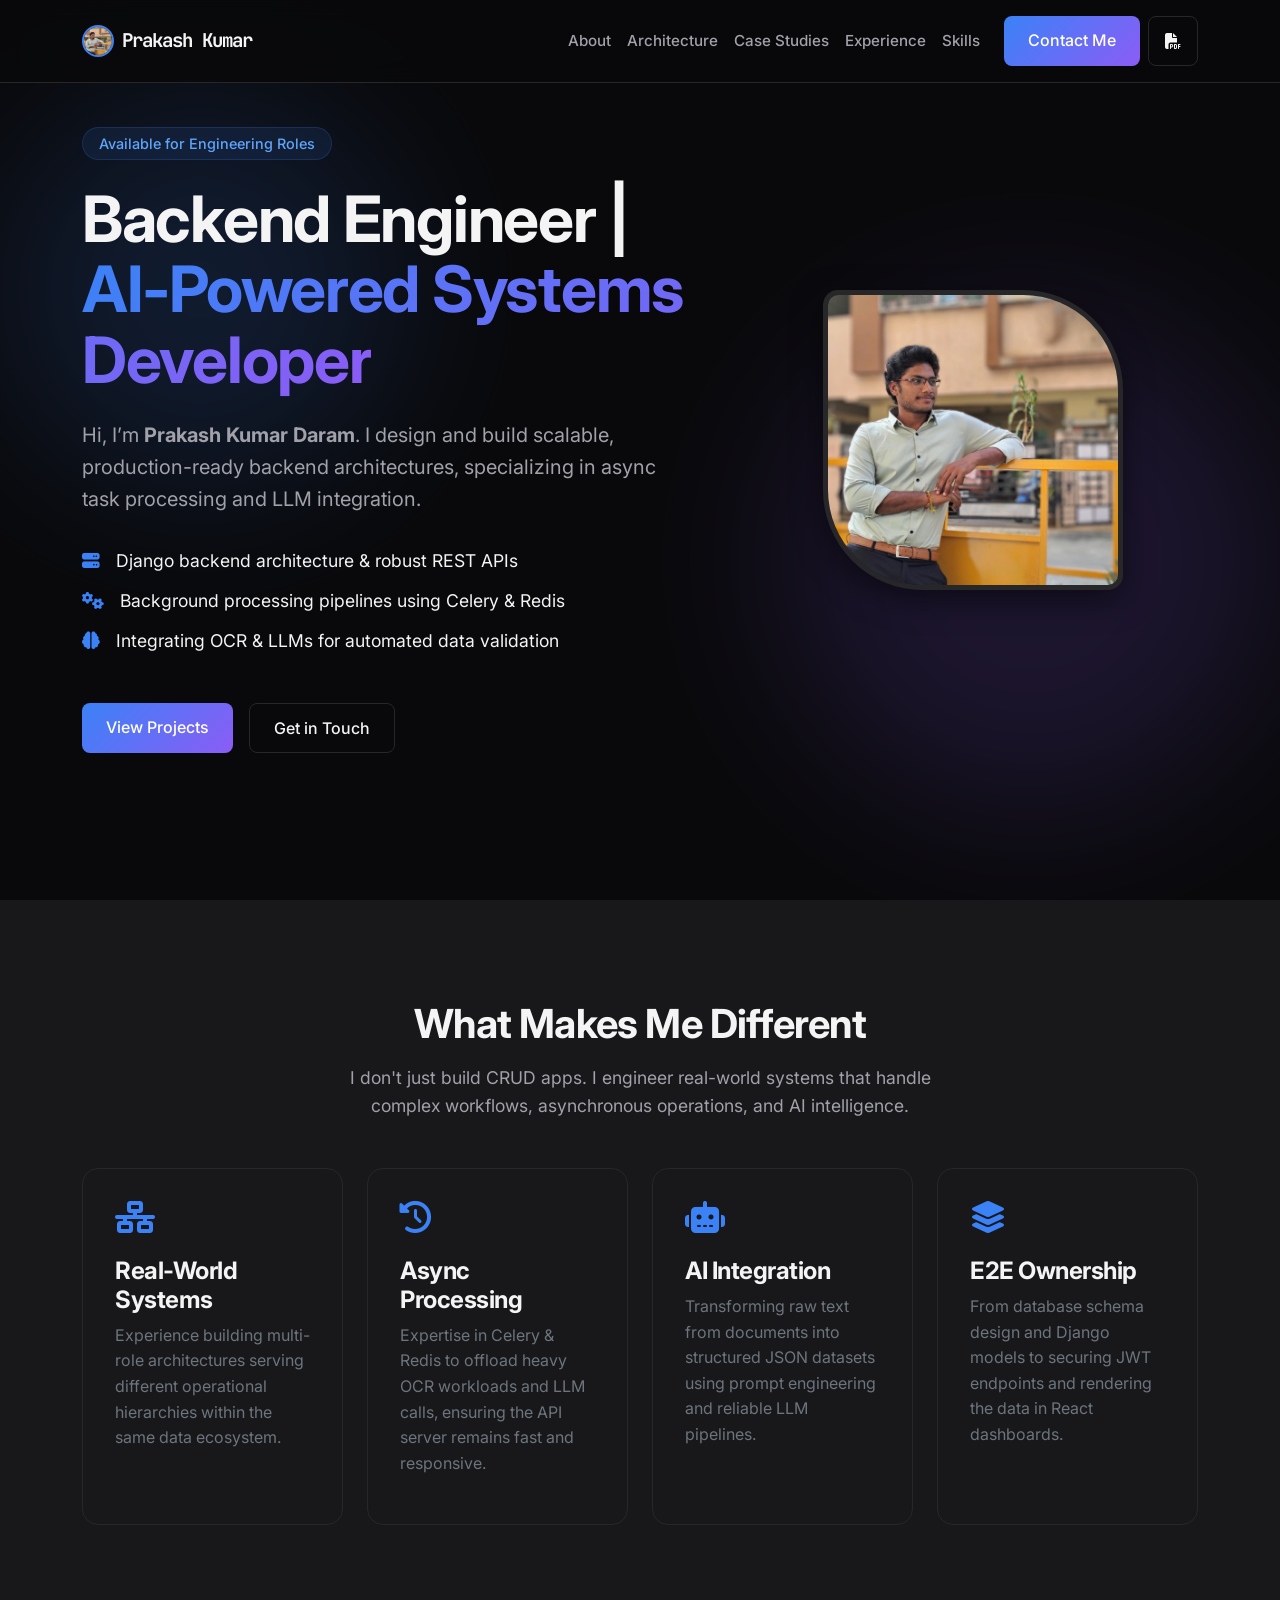
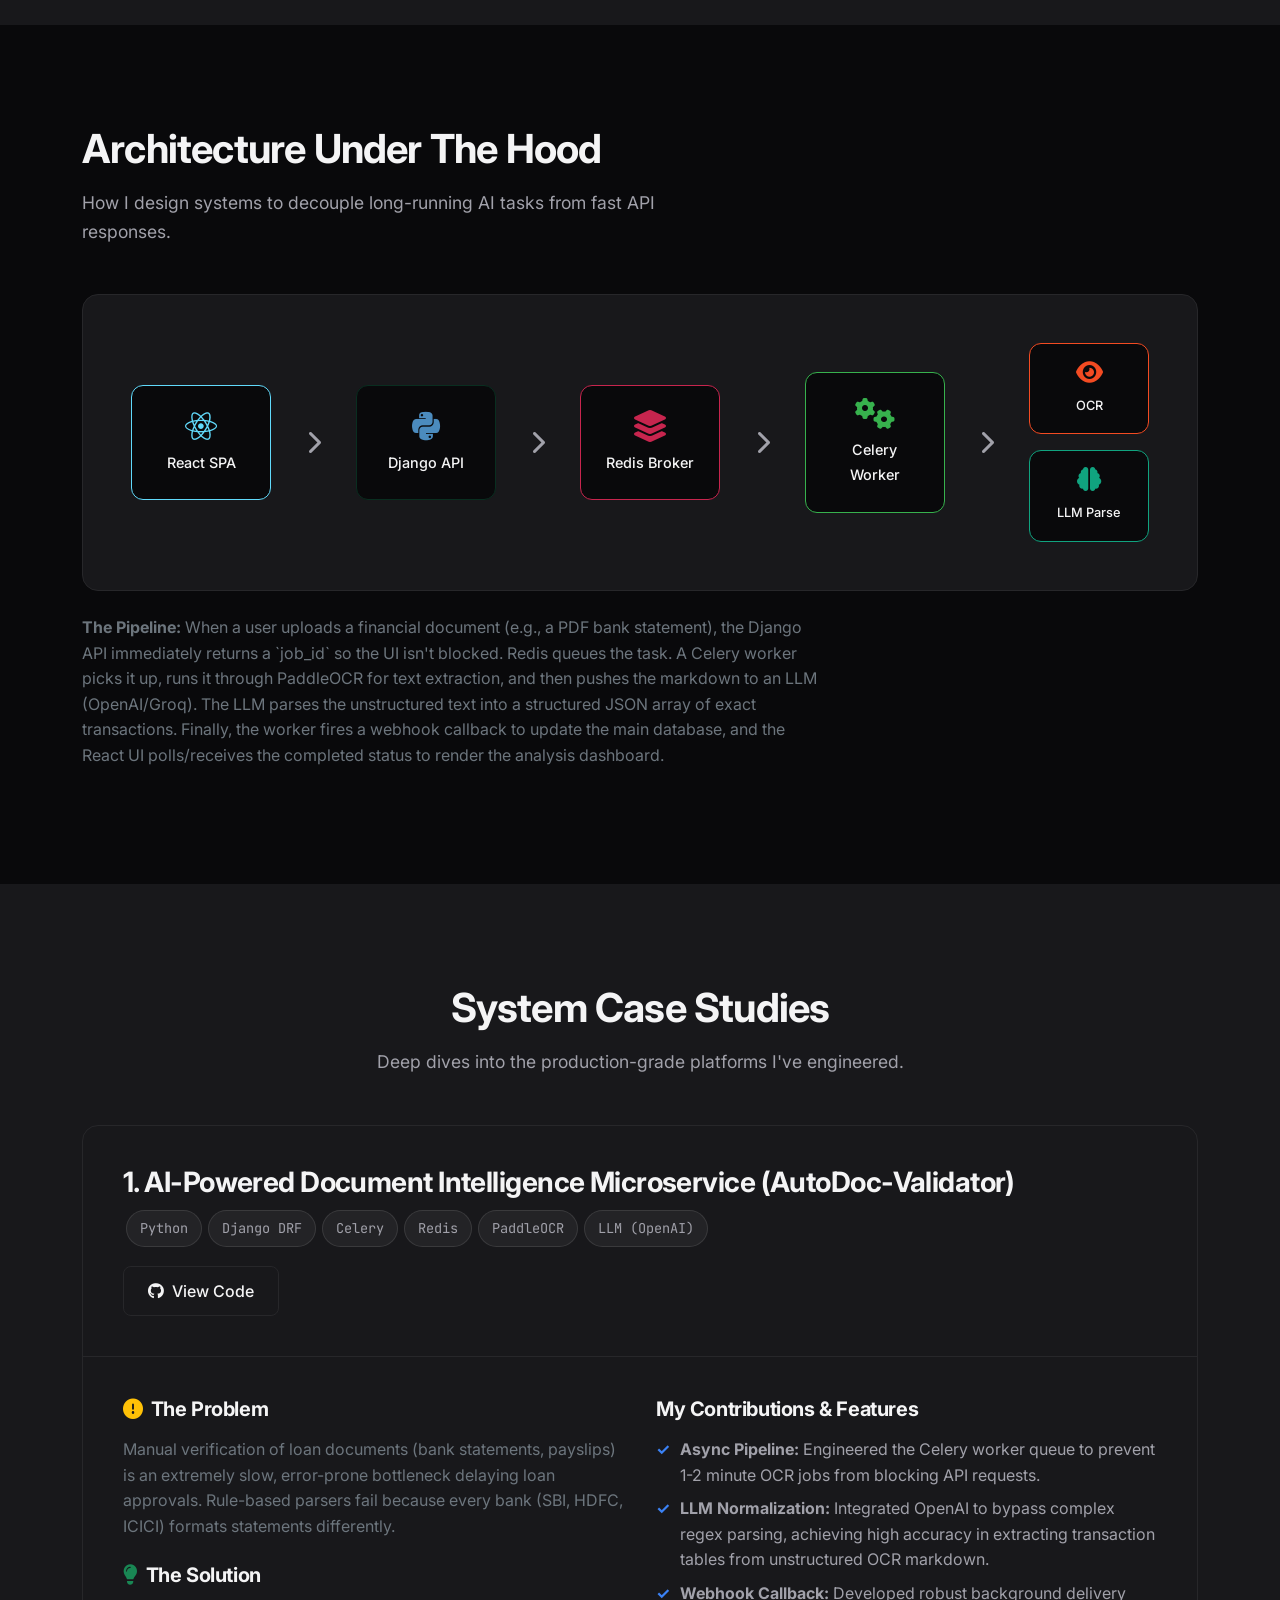
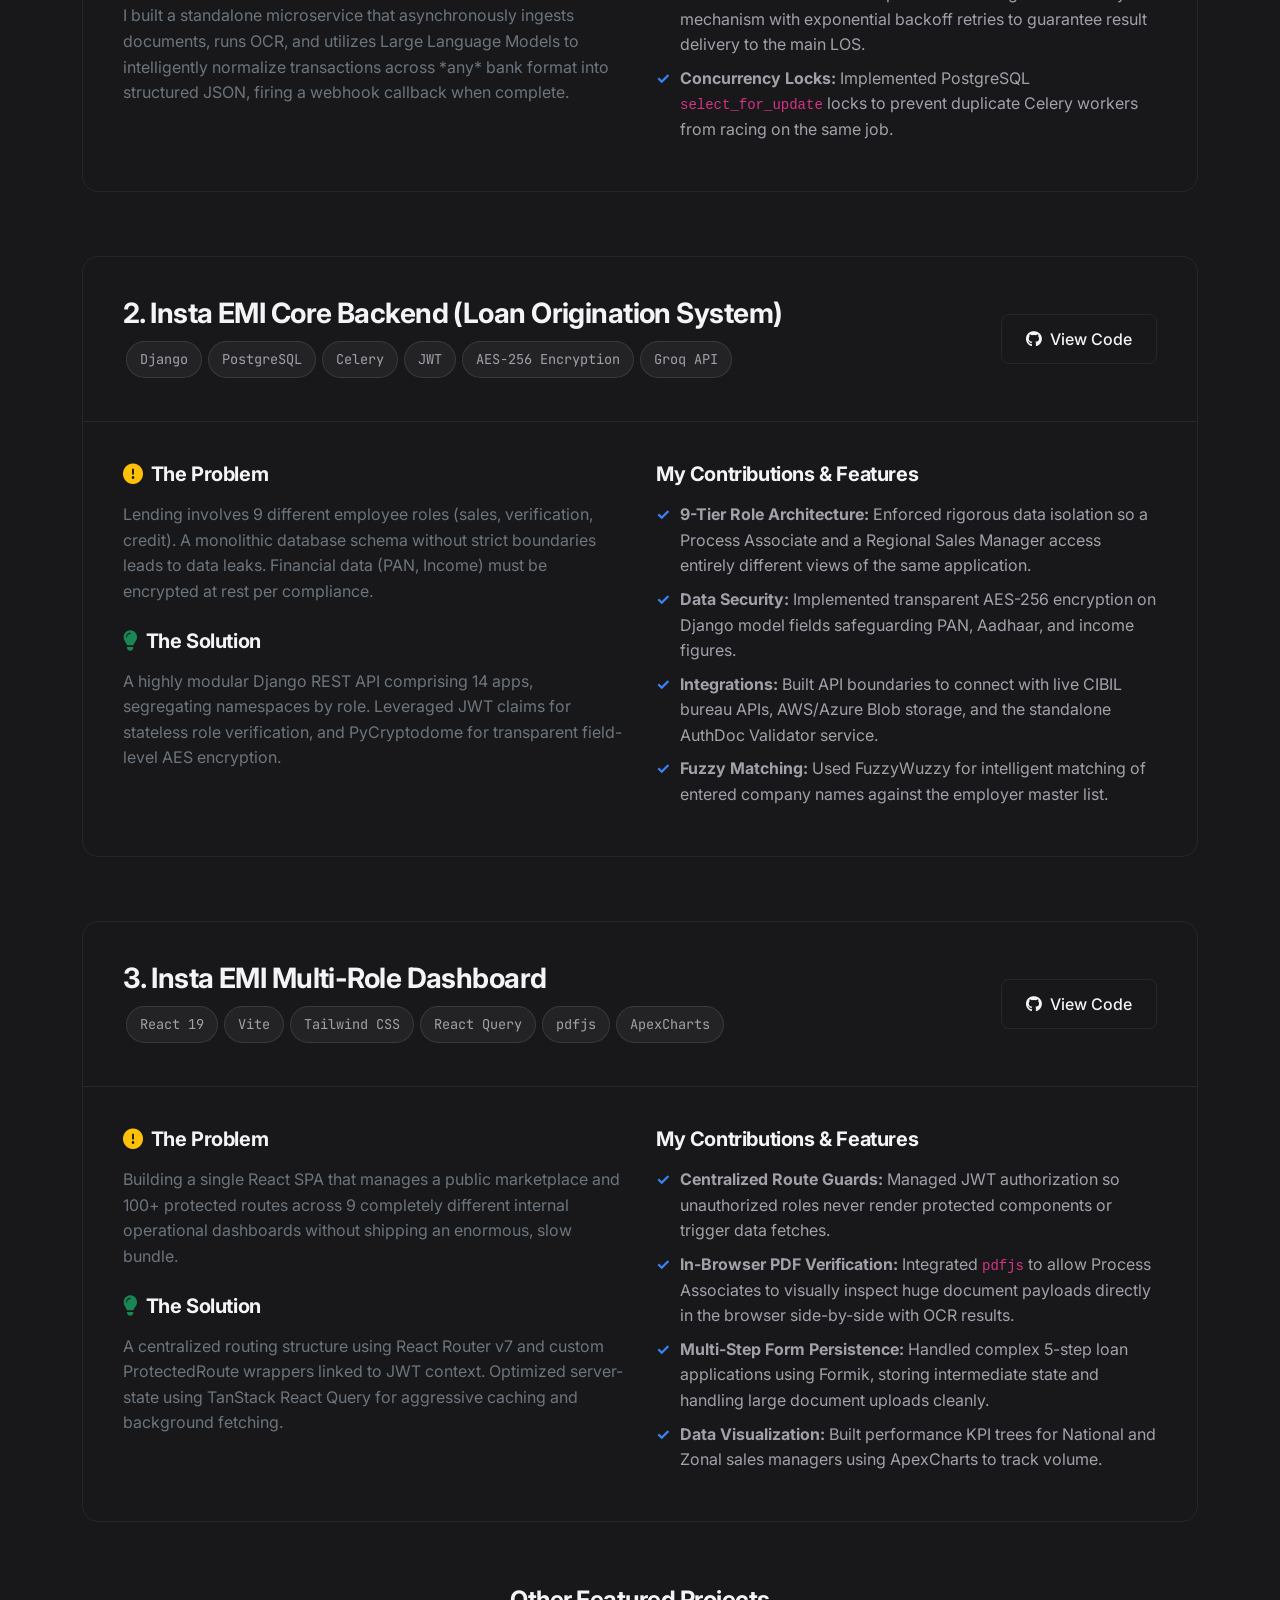
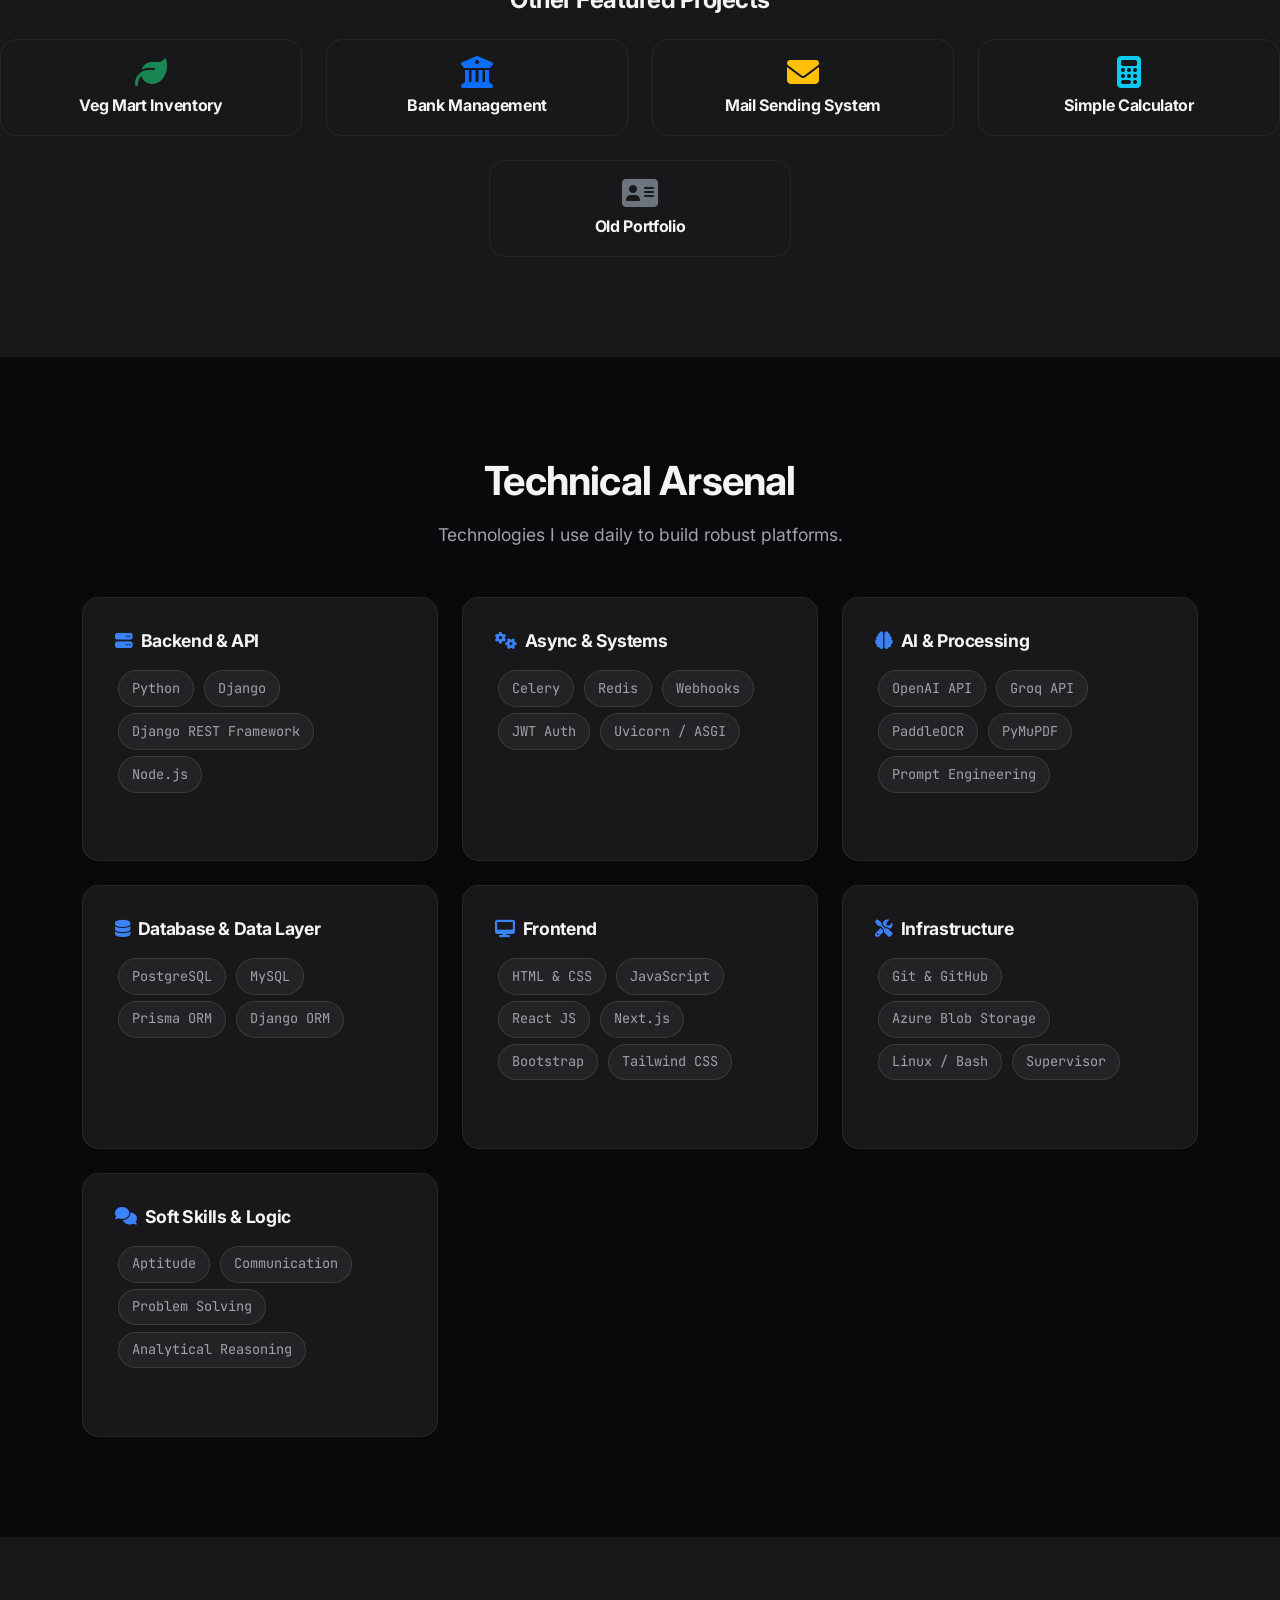
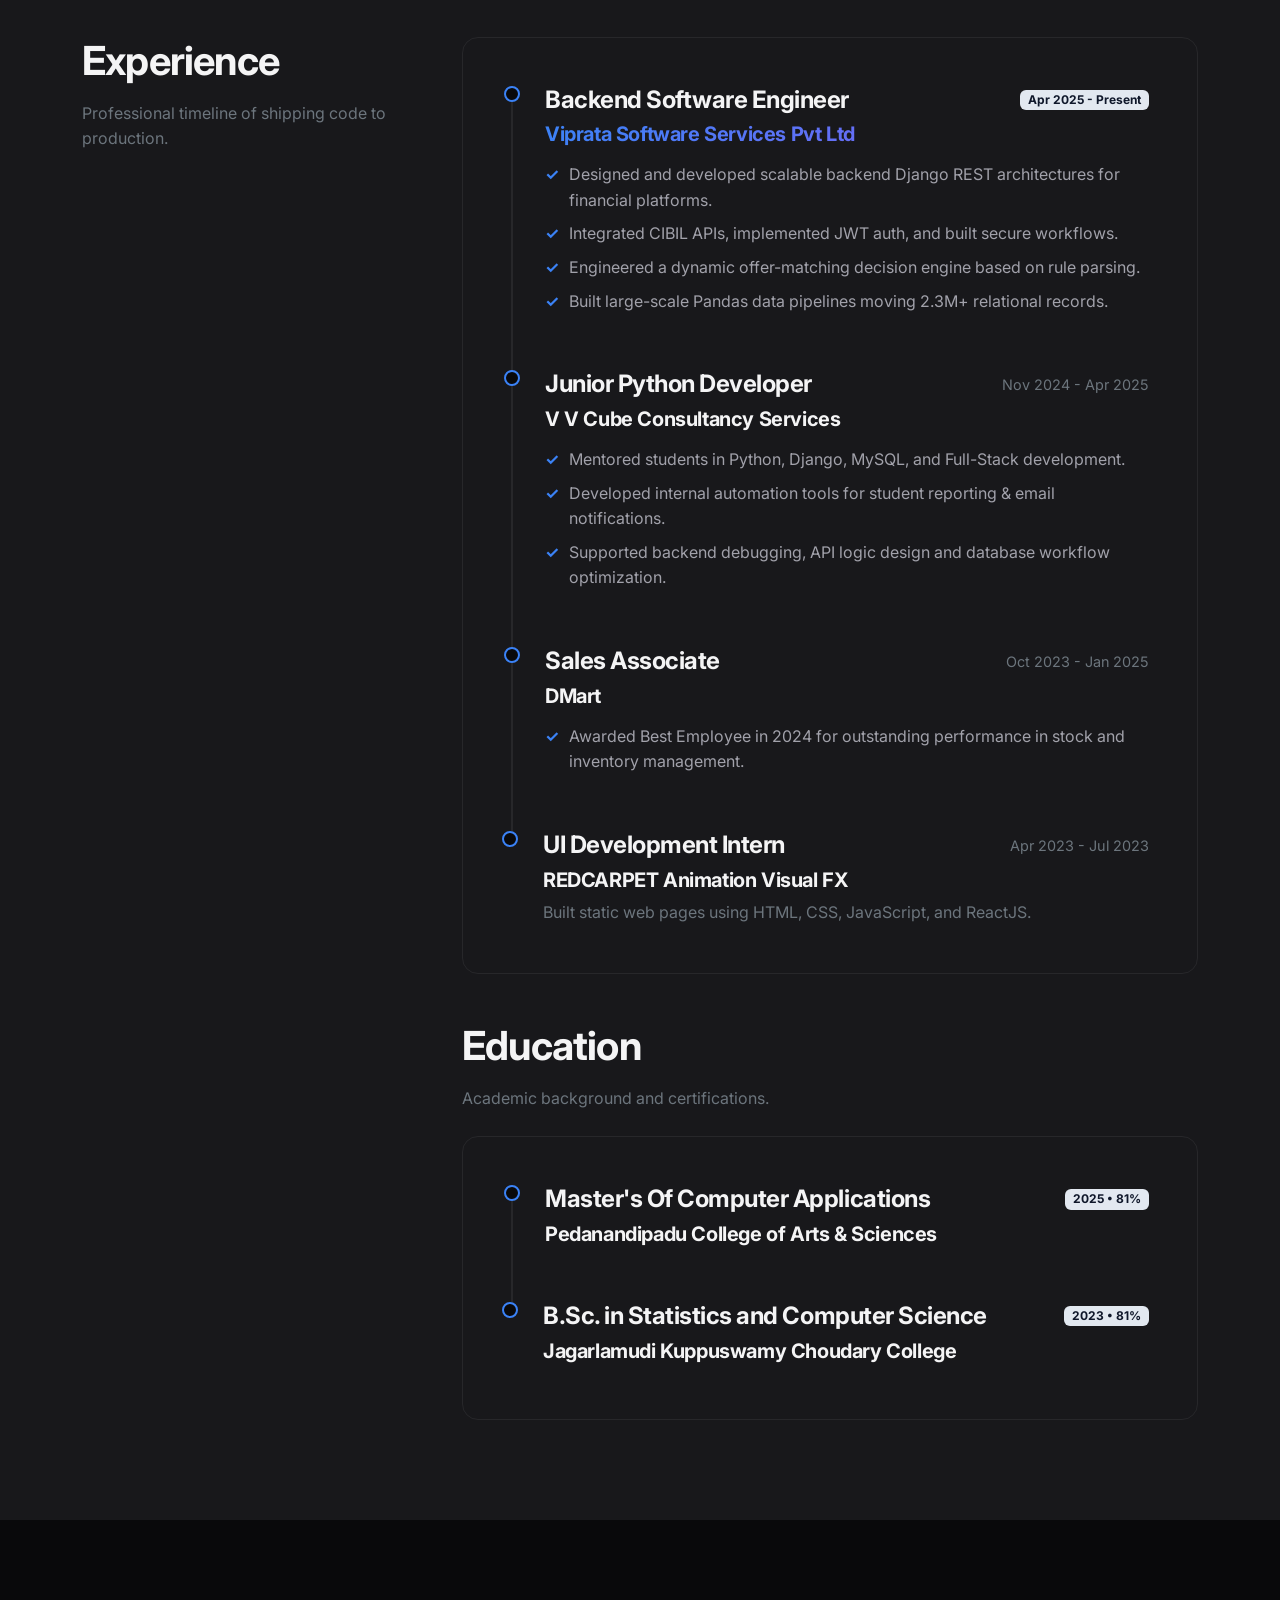
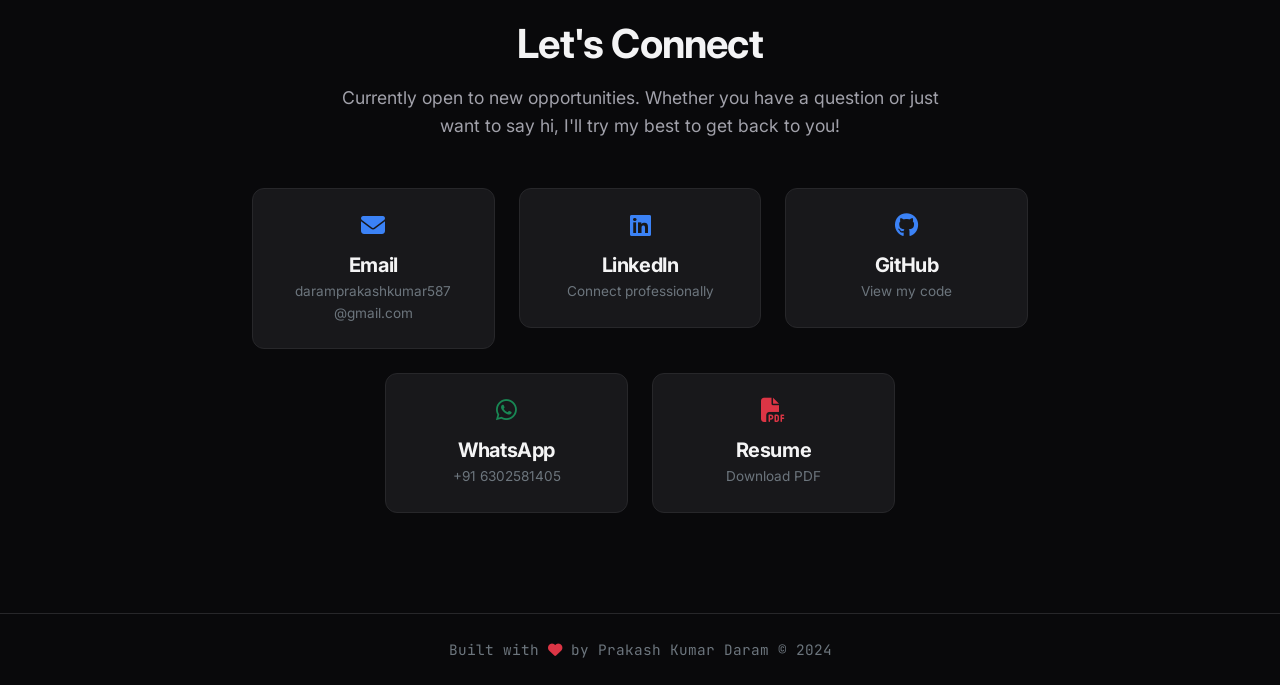
==== commit a8991f4b: "modified portfolio" ====
--- a/index.html
+++ b/index.html
@@ -3,674 +3,1008 @@
 <head>
     <meta charset="UTF-8">
     <meta name="viewport" content="width=device-width, initial-scale=1.0">
-    <title>Port Folio</title>
+    <title>Prakash Kumar Daram - Backend Engineer | AI-Powered Systems</title>
+    <!-- Google Fonts -->
+    <link rel="preconnect" href="https://fonts.googleapis.com">
+    <link rel="preconnect" href="https://fonts.gstatic.com" crossorigin>
+    <link href="https://fonts.googleapis.com/css2?family=Inter:wght@300;400;500;600;700&family=JetBrains+Mono:wght@400;500&display=swap" rel="stylesheet">
+    <!-- Bootstrap -->
     <link href="https://cdn.jsdelivr.net/npm/bootstrap@5.3.3/dist/css/bootstrap.min.css" rel="stylesheet">
-    <link rel="stylesheet" href="https://cdnjs.cloudflare.com/ajax/libs/font-awesome/6.0.0/css/all.min.css">
+    <!-- Font Awesome -->
+    <link rel="stylesheet" href="https://cdnjs.cloudflare.com/ajax/libs/font-awesome/6.4.0/css/all.min.css">
+    <!-- Animate.css for subtle enter animations -->
+    <link rel="stylesheet" href="https://cdnjs.cloudflare.com/ajax/libs/animate.css/4.1.1/animate.min.css"/>
+    
     <style>
+        :root {
+            --bg-color: #09090b;
+            --bg-surface: #18181b;
+            --bg-surface-hover: #27272a;
+            --text-primary: #f4f4f5;
+            --text-secondary: #a1a1aa;
+            --accent-primary: #3b82f6;
+            --accent-glow: rgba(59, 130, 246, 0.5);
+            --gradient-primary: linear-gradient(135deg, #3b82f6 0%, #8b5cf6 100%);
+            --border-color: #27272a;
+            --font-main: 'Inter', sans-serif;
+            --font-mono: 'JetBrains Mono', monospace;
+        }
+
         body {
-            background-color: black;
-            color: lightcyan;
-            background-image: url('https://img.freepik.com/free-vector/gradient-geometric-shapes-dark-background_52683-33027.jpg');
-            background-repeat: no-repeat;
-            background-size: cover;
-            background-attachment: fixed;
-            padding-top: 60px;
-            padding-bottom: 60px;
-            transition: padding-top 0.3s ease;
+            background-color: var(--bg-color);
+            color: var(--text-primary);
+            font-family: var(--font-main);
+            line-height: 1.6;
+            overflow-x: hidden;
+        }
+
+        /* Typography */
+        h1, h2, h3, h4, h5, h6 {
+            font-weight: 700;
+            letter-spacing: -0.02em;
         }
         
+        .text-gradient {
+            background: var(--gradient-primary);
+            -webkit-background-clip: text;
+            -webkit-text-fill-color: transparent;
+            background-clip: text;
+        }
+
+        .text-mono {
+            font-family: var(--font-mono);
+            font-size: 0.9em;
+        }
+
+        /* Navbar */
         .navbar-custom {
-            background-color: rgba(0, 0, 0, 0.8) !important;
-            font-style: italic;
+            background: rgba(9, 9, 11, 0.8) !important;
+            backdrop-filter: blur(12px);
+            border-bottom: 1px solid var(--border-color);
+            padding: 1rem 0;
+            transition: all 0.3s ease;
+        }
+
+        .navbar-brand {
+            font-weight: 700;
+            color: var(--text-primary) !important;
+            letter-spacing: -0.05em;
+        }
+
+        .nav-link {
+            color: var(--text-secondary) !important;
+            font-weight: 500;
+            font-size: 0.95rem;
+            transition: color 0.2s ease;
+            position: relative;
+        }
+
+        .nav-link:hover {
+            color: var(--text-primary) !important;
+        }
+
+        /* Buttons */
+        .btn-primary-custom {
+            background: var(--gradient-primary);
+            color: white;
+            border: none;
+            padding: 0.75rem 1.5rem;
+            border-radius: 8px;
+            font-weight: 500;
+            transition: transform 0.2s ease, box-shadow 0.2s ease;
+        }
+
+        .btn-primary-custom:hover {
+            transform: translateY(-2px);
+            box-shadow: 0 4px 20px var(--accent-glow);
+            color: white;
+        }
+
+        .btn-outline-custom {
+            background: transparent;
+            color: var(--text-primary);
+            border: 1px solid var(--border-color);
+            padding: 0.75rem 1.5rem;
+            border-radius: 8px;
+            font-weight: 500;
+            transition: all 0.2s ease;
+        }
+
+        .btn-outline-custom:hover {
+            background: var(--bg-surface-hover);
+            border-color: var(--text-secondary);
+            color: white;
+        }
+
+        /* Sections */
+        section {
+            padding: 100px 0;
+            position: relative;
+        }
+
+        .section-header {
+            margin-bottom: 3rem;
         }
         
-        .navbar-custom .navbar-brand {
-            color: white !important;
-            font-weight: bold;
-            padding-left: 15px;
+        .section-title {
+            font-size: 2.5rem;
+            margin-bottom: 1rem;
+        }
+
+        .section-subtitle {
+            color: var(--text-secondary);
+            font-size: 1.1rem;
+            max-width: 600px;
+        }
+
+        /* Cards */
+        .glass-card {
+            background: var(--bg-surface);
+            border: 1px solid var(--border-color);
+            border-radius: 16px;
+            padding: 2rem;
+            transition: transform 0.3s ease, border-color 0.3s ease;
+            height: 100%;
+        }
+
+        .glass-card:hover {
+            transform: translateY(-5px);
+            border-color: rgba(59, 130, 246, 0.3);
+            background: linear-gradient(to bottom, #18181b, #1e1e24);
+        }
+
+        /* Badges */
+        .tech-badge {
+            background: rgba(255,255,255,0.05);
+            border: 1px solid rgba(255,255,255,0.1);
+            color: var(--text-secondary);
+            padding: 0.4rem 0.8rem;
+            border-radius: 20px;
+            font-size: 0.85rem;
+            font-family: var(--font-mono);
+            display: inline-block;
+            margin: 0.2rem;
+            transition: all 0.2s ease;
         }
         
-        .navbar-custom .nav-link {
-            color: lightcyan;
-            transition: color 0.3s;
-            position: relative;
-        }
-        
-        .navbar-custom .nav-link:hover {
-            color: lawngreen;
-        }
-        
-        .content-section {
-            display: none;
-            padding-top: 20px;
-            font-style: oblique;
-            min-height: calc(93vh - 120px);
-        }
-        
-        #home-content {
-            display: block;
-        }
-        
-        .profile-img {
-            border: 5px solid #f4f6f7;
-            border-radius: 15px 100px;
-            max-width: 250px;
-            height: auto;
-            transition: all 0.3s ease;
-        }
-        
-        .profile-img:hover {
-            border: 5px solid #2e4053;
-            box-shadow: 2px 3px;
-        }
-        
-        .contact-box {
-            background-color: #f5cba7;
-            color: black;
-            border: 3px solid #2e4053;
-            border-radius: 5px 80px;
+        .tech-badge:hover {
+            background: rgba(255,255,255,0.1);
+            color: var(--text-primary);
+        }
+
+        /* Hero Section */
+        #hero {
+            min-height: 100vh;
             display: flex;
             align-items: center;
-            justify-content: center;
-            padding: 15px;
-            transition: all 0.3s ease;
+            padding-top: 80px;
+        }
+
+        .hero-title {
+            font-size: clamp(2.5rem, 5vw, 4.5rem);
+            line-height: 1.1;
+            margin-bottom: 1.5rem;
+            font-weight: 700;
+        }
+
+        .hero-summary {
+            font-size: 1.25rem;
+            color: var(--text-secondary);
+            margin-bottom: 2rem;
+            max-width: 600px;
+        }
+
+        .hero-list {
+            list-style: none;
+            padding: 0;
+            margin-bottom: 2.5rem;
+        }
+
+        .hero-list li {
+            margin-bottom: 0.75rem;
+            font-size: 1.1rem;
+            display: flex;
+            align-items: center;
+        }
+
+        .hero-list i {
+            color: var(--accent-primary);
+            margin-right: 1rem;
+        }
+
+        /* What Makes Me Different */
+        .diff-icon {
+            font-size: 2rem;
+            color: var(--accent-primary);
+            margin-bottom: 1.5rem;
+        }
+
+        /* Experience Pipeline */
+        .exp-item {
+            border-left: 2px solid var(--border-color);
+            padding-left: 2rem;
+            padding-bottom: 3rem;
+            position: relative;
+        }
+
+        .exp-item::before {
+            content: '';
+            position: absolute;
+            left: -9px;
+            top: 0;
+            width: 16px;
+            height: 16px;
+            border-radius: 50%;
+            background: var(--bg-color);
+            border: 2px solid var(--accent-primary);
+        }
+
+        .exp-item:last-child {
+            padding-bottom: 0;
+            border-left-color: transparent;
+        }
+
+        /* Architecture Section */
+        .arch-diagram {
+            background: var(--bg-surface);
+            border: 1px solid var(--border-color);
+            border-radius: 16px;
+            padding: 3rem;
+            overflow-x: auto;
+        }
+
+        .arch-flow {
+            display: flex;
+            align-items: center;
+            justify-content: space-between;
+            min-width: 800px;
+        }
+
+        .arch-node {
+            background: #09090b;
+            border: 1px solid rgba(255,255,255,0.1);
+            padding: 1.5rem;
+            border-radius: 12px;
+            text-align: center;
+            width: 140px;
+            position: relative;
+        }
+
+        .arch-node i {
+            font-size: 2rem;
+            margin-bottom: 0.5rem;
+            display: block;
+        }
+
+        .arch-node span {
+            font-weight: 500;
+            font-size: 0.9rem;
+        }
+
+        .arch-arrow {
+            color: var(--text-secondary);
+            font-size: 1.5rem;
+            animation: pulse-arrow 2s infinite;
+        }
+
+        @keyframes pulse-arrow {
+            0% { opacity: 0.3; transform: translateX(0); }
+            50% { opacity: 1; transform: translateX(5px); }
+            100% { opacity: 0.3; transform: translateX(0); }
+        }
+
+        /* Projects */
+        .project-card {
+            background: var(--bg-surface);
+            border: 1px solid var(--border-color);
+            border-radius: 16px;
+            overflow: hidden;
+            margin-bottom: 4rem;
+        }
+
+        .project-header {
+            padding: 2.5rem;
+            border-bottom: 1px solid var(--border-color);
+        }
+
+        .project-content {
+            padding: 2.5rem;
+        }
+
+        .project-grid {
+            display: grid;
+            grid-template-columns: 1fr 1fr;
+            gap: 2rem;
+        }
+
+        @media (max-width: 991px) {
+            .project-grid {
+                grid-template-columns: 1fr;
+            }
+        }
+
+        .list-check {
+            list-style: none;
+            padding: 0;
+            margin: 0;
+        }
+
+        .list-check li {
+            position: relative;
+            padding-left: 1.5rem;
+            margin-bottom: 0.5rem;
+            color: var(--text-secondary);
+        }
+
+        .list-check li::before {
+            content: '✓';
+            position: absolute;
+            left: 0;
+            color: var(--accent-primary);
+            font-weight: bold;
+        }
+
+        /* Skills */
+        .skill-category {
+            margin-bottom: 2rem;
         }
         
-        .contact-box:hover {
-            background-color: black;
-            color: aliceblue !important;
-            border-radius: 50px;
-        }
-        
-        .contact-box a {
-            color: black;
+        .skill-category h4 {
+            font-size: 1.1rem;
+            color: var(--text-primary);
+            margin-bottom: 1rem;
+            display: flex;
+            align-items: center;
+        }
+
+        .skill-category h4 i {
+            margin-right: 0.5rem;
+            color: var(--accent-primary);
+        }
+
+        /* Contact */
+        .contact-item {
+            display: flex;
+            align-items: center;
+            padding: 1.5rem;
+            background: var(--bg-surface);
+            border: 1px solid var(--border-color);
+            border-radius: 12px;
+            color: var(--text-primary);
             text-decoration: none;
-        }
-        
-        .contact-box:hover a {
-            color: aliceblue !important;
-        }
-        
-        .s1 {
-            color: bisque;
-        }
-        
-        .skill-accordion {
-            margin-bottom: 16px;
-            border-radius: 24px;
-            overflow: hidden;
-            box-shadow: 0 4px 16px rgba(0,0,0,0.10);
-            background: linear-gradient(135deg, #f5cba7 60%, #ffe5b4 100%);
-            transition: box-shadow 0.3s, background 0.3s;
-        }
-        
-        .skill-box {
-            background: linear-gradient(135deg, #f5cba7 60%, #ffe5b4 100%);
-            color: #222;
-            padding: 8px 12px;
-            display: flex;
-            flex-direction: column;
-            align-items: center;
-            justify-content: center;
-            cursor: pointer;
-            transition: background 0.3s, color 0.3s, box-shadow 0.3s;
-            text-align: center;
-            border-radius: 18px;
-            font-size: 1rem;
-            box-shadow: 0 2px 8px rgba(0,0,0,0.08);
-            min-width: 120px;
-            min-height: 36px;
-        }
-        
-        .skill-box:hover {
-            background: linear-gradient(135deg, #ca6f1e 60%, #f5cba7 100%);
-            color: #fff;
-            border-radius: 24px;
-            box-shadow: 0 6px 18px rgba(0,0,0,0.13);
-        }
-        
-        .skill-description {
-            background: rgba(0,0,0,0.85);
-            color: #fff;
-            text-align: center;
-            padding: 0 18px;
-            max-height: 0;
-            overflow: hidden;
-            border-radius: 0 0 24px 24px;
-            transition: max-height 0.4s cubic-bezier(.4,2,.6,1), padding 0.3s;
-        }
-        
-        .skill-accordion:hover .skill-description {
-            max-height: 300px;
-            padding: 18px;
-        }
-        
-        .project-link {
-            background-color: #f5cba7;
-            color: black;
-            border: 3px solid black;
-            border-radius: 2px 30px;
-            padding: 15px;
-            margin-bottom: 20px;
-            text-decoration: none;
-            display: block;
-            transition: all 0.3s ease;
-        }
-        
-        .project-link:hover {
-            background-color: #ca6f1e;
-            color: aliceblue;
-            border-radius: 50px;
-        }
-        
-        .footer {
-            position: fixed;
-            bottom: 0;
-            left: 0;
-            right: 0;
-            z-index: 1000;
-            display: flex;
-            flex-direction: column;
-        }
-        
-        .footer-marquee {
-            background-color: rgba(0, 0, 0, 0.7);
-            color: white;
-        }
-        
-        .footer img {
-            vertical-align: middle;
-        }
-        
-        .footer .d-inline-flex {
-            padding: 8px 0;
-        }
-        
-        .me-1 {
-            margin-right: 0.5rem;
-        }
-        
-        .me-2 {
-            margin-right: 1rem;
-        }
-        
-        .me-4 {
-            margin-right: 2rem;
-        }
-        
-        @media (max-width: 992px) {
-            .navbar-collapse {
-                position: relative;
-                margin-top: 10px;
-                padding: 15px;
-                border-radius: 5px;
-                max-height: 70vh;
-                overflow-y: auto;
-            }
-            
-            .nav-item {
-                margin-bottom: 5px;
-            }
-            
-            .nav-link {
-                padding: 10px 15px;
-                border-bottom: 1px solid rgba(255, 255, 255, 0.1);
-            }
-            
-            .navbar-toggler {
-                border: 1px solid rgba(255, 255, 255, 0.5);
-                padding: 0.25rem 0.5rem;
-                margin-right: 15px;
-            }
-            
-            .navbar-toggler-icon {
-                background-image: url("data:image/svg+xml,%3csvg xmlns='http://www.w3.org/2000/svg' viewBox='0 0 30 30'%3e%3cpath stroke='rgba%28255, 255, 255, 0.8%29' stroke-linecap='round' stroke-miterlimit='10' stroke-width='2' d='M4 7h22M4 15h22M4 23h22'/%3e%3c/svg%3e");
-            }
-        }
+            transition: all 0.2s ease;
+        }
+
+        .contact-item:hover {
+            background: var(--bg-surface-hover);
+            transform: translateY(-2px);
+            color: var(--text-primary);
+        }
+
+        .contact-icon {
+            font-size: 1.5rem;
+            color: var(--accent-primary);
+            width: 40px;
+        }
+
+        /* Utilities */
+        .glow {
+            position: absolute;
+            border-radius: 50%;
+            filter: blur(80px);
+            z-index: -1;
+            opacity: 0.15;
+        }
+
+        .glow-1 { top: 10%; left: 0; width: 400px; height: 400px; background: #3b82f6; }
+        .glow-2 { bottom: 10%; right: 0; width: 500px; height: 500px; background: #8b5cf6; }
+
     </style>
 </head>
-<body>
-    <nav class="navbar navbar-expand-lg navbar-custom fixed-top">
-        <div class="container-fluid">
-            <a class="navbar-brand d-flex align-items-center" href="#home-content">
-                <img src="mupicture.jpg" alt="Logo" width="30" height="30" class="me-2 rounded-circle">
-                <span>Port Folio</span>
+<body data-bs-spy="scroll" data-bs-target="#navbar" data-bs-offset="100">
+
+    <div class="glow glow-1"></div>
+    <div class="glow glow-2"></div>
+
+    <!-- Navigation -->
+    <nav id="navbar" class="navbar navbar-expand-lg navbar-dark navbar-custom fixed-top">
+        <div class="container">
+            <a class="navbar-brand d-flex align-items-center" href="#hero">
+                <img src="mupicture.jpg" alt="Logo" width="32" height="32" class="me-2 rounded-circle" style="object-fit: cover; border: 2px solid var(--accent-primary);">
+                <span class="text-mono" style="font-size: 0.95em;">Prakash Kumar</span>
             </a>
-            <button class="navbar-toggler" type="button" data-bs-toggle="collapse" data-bs-target="#navbarNav">
+            <button class="navbar-toggler border-0" type="button" data-bs-toggle="collapse" data-bs-target="#navbarNav">
                 <span class="navbar-toggler-icon"></span>
             </button>
             <div class="collapse navbar-collapse" id="navbarNav">
-                <ul class="navbar-nav ms-auto me-3">
-                    <li class="nav-item"><a class="nav-link" href="#home-content">Home</a></li>
-                    <li class="nav-item"><a class="nav-link" href="#about-content">About</a></li>
-                    <li class="nav-item"><a class="nav-link" href="#skill-content">Skills</a></li>
-                    <li class="nav-item"><a class="nav-link" href="#projects-content">Projects</a></li>
-                    <li class="nav-item"><a class="nav-link" href="#contact-content">Contact</a></li>
+                <ul class="navbar-nav ms-auto">
+                    <li class="nav-item"><a class="nav-link" href="#about">About</a></li>
+                    <li class="nav-item"><a class="nav-link" href="#architecture">Architecture</a></li>
+                    <li class="nav-item"><a class="nav-link" href="#projects">Case Studies</a></li>
+                    <li class="nav-item"><a class="nav-link" href="#experience">Experience</a></li>
+                    <li class="nav-item"><a class="nav-link" href="#skills">Skills</a></li>
                 </ul>
+                <div class="d-lg-none mt-3">
+                    <a href="#contact" class="btn btn-primary-custom w-100 mb-2">Contact Me</a>
+                    <a href="prakashkumarresumeex.pdf" target="_blank" class="btn btn-outline-custom w-100">Resume</a>
+                </div>
+            </div>
+            <div class="d-none d-lg-flex ms-3 gap-2">
+                <a href="#contact" class="btn btn-primary-custom">Contact Me</a>
+                <a href="prakashkumarresumeex.pdf" target="_blank" class="btn btn-outline-custom px-3" title="View Resume"><i class="fas fa-file-pdf"></i></a>
             </div>
         </div>
     </nav>
 
-    <section id="home-content" class="content-section container mt-2">
-        <div class="row align-items-center">
-            <div class="col-md-6 order-md-2 text-center mb-md-0 mt-4">
-                <img src="mupicture.jpg" alt="Profile Image" class="profile-img img-fluid mt-1">
-            </div>
-            <div class="col-md-6 order-md-1 mt-4">
-                <h1 class="display-4">Hello Friends!</h1>
-                <h2 class="h3">I am Prakash Kumar Daram</h2>
-                <h1 class="h3">Full Stack Engineer (Django, Node.js & Next.js)</h1>
-                <p class="lead">Please follow the Navbar actions to know more about me.</p>
-                <!-- Social Icons Row -->
-                <div class="d-flex justify-content-start align-items-center mt-4 gap-3">
-                    <!-- WhatsApp -->
-                    <a href="#" onclick="openWhatsApp(); return false;" title="WhatsApp" style="color: #25D366; font-size: 2rem;"><i class="fab fa-whatsapp"></i></a>
-                    <!-- Resume -->
-                    <a href="prakashkumarresume.pdf" target="_blank" title="Resume" style="color: #e67e22; font-size: 2rem;"><i class="fas fa-file-alt"></i></a>
-                    <!-- LinkedIn -->
-                    <a href="https://www.linkedin.com/in/prakash-kumar-daram-891191298/" target="_blank" title="LinkedIn" style="color: #0077b5; font-size: 2rem;"><i class="fab fa-linkedin"></i></a>
-                    <!-- GitHub with light background -->
-                    <a href="https://github.com/prakash-python" target="_blank" title="GitHub" style="background: white; border-radius: 50%; display: inline-flex; align-items: center; justify-content: center; width: 2rem; height: 2rem; box-shadow: 0 1px 4px rgba(0,0,0,0.08);"><i class="fab fa-github" style="color: #333; font-size: 2rem;"></i></a>
+    <!-- Hero Section -->
+    <section id="hero">
+        <div class="container">
+            <div class="row align-items-center">
+                <div class="col-lg-7 animate__animated animate__fadeInUp">
+                    <div class="d-inline-block px-3 py-1 rounded-pill mb-4" style="background: rgba(59, 130, 246, 0.1); border: 1px solid rgba(59, 130, 246, 0.2); color: #60a5fa; font-size: 0.9rem; font-weight: 500;">
+                        Available for Engineering Roles
+                    </div>
+                    <h1 class="hero-title">Backend Engineer | <span class="text-gradient">AI-Powered Systems Developer</span></h1>
+                    <p class="hero-summary">
+                        Hi, I’m <strong>Prakash Kumar Daram</strong>. I design and build scalable, production-ready backend architectures, specializing in async task processing and LLM integration.
+                    </p>
+                    <ul class="hero-list">
+                        <li><i class="fas fa-server"></i> Django backend architecture & robust REST APIs</li>
+                        <li><i class="fas fa-cogs"></i> Background processing pipelines using Celery & Redis</li>
+                        <li><i class="fas fa-brain"></i> Integrating OCR & LLMs for automated data validation</li>
+                    </ul>
+                    <div class="d-flex gap-3 mt-5">
+                        <a href="#projects" class="btn btn-primary-custom">View Projects</a>
+                        <a href="#contact" class="btn btn-outline-custom">Get in Touch</a>
+                    </div>
+                </div>
+                <div class="col-lg-5 d-none d-lg-block animate__animated animate__fadeIn animate__delay-1s text-center">
+                    <img src="mupicture.jpg" alt="Prakash Kumar Daram" class="img-fluid" style="border: 5px solid #27272a; border-radius: 15px 100px; max-width: 300px; box-shadow: 0 10px 30px rgba(0,0,0,0.5); transition: all 0.3s ease;" onmouseover="this.style.borderColor='#3b82f6'; this.style.transform='translateY(-5px)';" onmouseout="this.style.borderColor='#27272a'; this.style.transform='translateY(0)';">
                 </div>
             </div>
         </div>
     </section>
 
-    <section id="about-content" class="content-section container py-5">
-        <div class="row">
-            <div class="col-12">
-                <h2 class="text-center mb-4">About Me</h2>
-                <p class="text-center">
-                    Hi, I’m <span class="s1">Prakash Kumar Daram</span>, an <span class="s1">MCA Graduate and Full Stack Engineer</span> specializing in designing and developing 
-                    <span class="s1">scalable, production-ready web platforms</span>. 
-                    I work extensively with <span class="s1">Django, Node.js, Next.js, REST APIs, PostgreSQL, and Prisma ORM</span> to build secure, high-performance backend systems 
-                    and modern frontend applications.
-                    <br><br>
-                    Currently, I’m working at <span class="s1">Viprata Software Services Pvt Ltd</span>, where I focus on backend architecture, API design, database optimization, 
-                    and building enterprise-grade solutions. I’m passionate about system design, clean architecture, and creating reliable software that scales efficiently in real-world production environments.
-                </p>
-                
-                <h3 class="text-center mt-5">Certifications</h3>
-                <ul class="list-unstyled">
-                    <li class="mb-2">✅ Achieved a <b>Python Course Completion Certificate</b> for mastering Python concepts and development.</li>
-                    <li class="mb-2">✅ Received a certification for <b>UI Development</b> during my internship at graduation, 2023.</li>
-                    <li class="mb-2">✅ Completed a free online course and received a certification from <b>Great Learning</b>, 2024.</li>
-                </ul>
-                
-                <h3 class="text-center mt-5">Achievements</h3>
-                <ul class="list-unstyled">
-                    <li class="mb-2">🏆 <strong><span class="s1">Academic Excellence:</span></strong> Received a <b><span class="s1">prize for achieving full marks in Physics</span></b> during my school education.</li>
-                    <li class="mb-2">🏅 <strong><span class="s1">Best Employee Award:</span></strong> Honored with the <b><span class="s1">Best Employee Award</span></b> while working at <b><span class="s1">DMart</span></b> as part of my course period.</li>
-                </ul>
-                
-                <h3 class="text-center mt-5">Interests</h3>
-                <ul class="list-unstyled text-center">
-                    <b><span class="s1"><li class="mb-2">🤖 Artificial Intelligence (AI)</li></span></b>
-                    <b><span class="s1"><li class="mb-2">📊 Data Analytics</li></span></b>
-                    <b><span class="s1"><li class="mb-2">📈 Machine Learning (ML)</li></span></b>
-                </ul>
-                
-                <h3 class="text-center mt-5">Future Goals</h3>
-                <ul class="list-unstyled">
-                    <li class="mb-2">🗄️ <b><span class = "s1">Aspire</span></b> to become a skilled <b><span class="s1">Data Analytics Developer</b>.</li>
-                    <li class="mb-2">💡 <b><span class="s1">Aim</span></b> to contribute to innovative projects involving <b><span class="s1">AI and Data Science</b>.</li>
-                    <li class="mb-2">⚙️ <b><span class="s1">Build scalable</span></b> SaaS and enterprise systems using <b><span class="s1">Django, Node.js, Next.js and Prisma ORM</b>.</li>
-                    <li class="mb-2">☁️ Learn cloud deployment, CI/CD pipelines, Docker, and production server architecture.</li>
-                </ul>
+    <!-- What Makes Me Different -->
+    <section id="about" style="background: var(--bg-surface);">
+        <div class="container">
+            <div class="section-header text-center">
+                <h2 class="section-title">What Makes Me Different</h2>
+                <p class="section-subtitle mx-auto">I don't just build CRUD apps. I engineer real-world systems that handle complex workflows, asynchronous operations, and AI intelligence.</p>
+            </div>
+            
+            <div class="row g-4">
+                <div class="col-md-6 col-lg-3">
+                    <div class="glass-card">
+                        <i class="fas fa-network-wired diff-icon"></i>
+                        <h4>Real-World Systems</h4>
+                        <p class="text-secondary">Experience building multi-role architectures serving different operational hierarchies within the same data ecosystem.</p>
+                    </div>
+                </div>
+                <div class="col-md-6 col-lg-3">
+                    <div class="glass-card">
+                        <i class="fas fa-history diff-icon"></i>
+                        <h4>Async Processing</h4>
+                        <p class="text-secondary">Expertise in Celery & Redis to offload heavy OCR workloads and LLM calls, ensuring the API server remains fast and responsive.</p>
+                    </div>
+                </div>
+                <div class="col-md-6 col-lg-3">
+                    <div class="glass-card">
+                        <i class="fas fa-robot diff-icon"></i>
+                        <h4>AI Integration</h4>
+                        <p class="text-secondary">Transforming raw text from documents into structured JSON datasets using prompt engineering and reliable LLM pipelines.</p>
+                    </div>
+                </div>
+                <div class="col-md-6 col-lg-3">
+                    <div class="glass-card">
+                        <i class="fas fa-layer-group diff-icon"></i>
+                        <h4>E2E Ownership</h4>
+                        <p class="text-secondary">From database schema design and Django models to securing JWT endpoints and rendering the data in React dashboards.</p>
+                    </div>
+                </div>
             </div>
         </div>
     </section>
 
-    <section id="skill-content" class="content-section container py-5">
-        <div class="row">
-            <div class="col-12">
-                <h2 class="text-center mb-5">My Skills</h2>
-            </div>
-        </div>
-        <div class="row d-flex justify-content-center text-center">
-            <div class="col-md-4">
-                <div class="skill-accordion">
-                    <div class="skill-box">
-                        <span>Python</span>
-                    </div>
-                    <div class="skill-description">
-                        Created a Veg Mart application using Python, demonstrating proficiency in Python's core concepts and implementing effective solutions for real-world scenarios.
-                    </div>
-                </div>
-                
-                <div class="skill-accordion">
-                    <div class="skill-box">
-                        <span>MySQL</span>
-                    </div>
-                    <div class="skill-description">
-                        Utilized MySQL in multiple projects to design efficient database structures, ensuring data integrity and seamless performance.
-                    </div>
-                </div>
-                
-                <div class="skill-accordion">
-                    <div class="skill-box">
-                        <span>Python & MySQL</span>
-                    </div>
-                    <div class="skill-description">
-                        Developed a Bank Management System using Python and MySQL, showcasing strong problem-solving skills, database management expertise, and logical thinking.
-                    </div>
-                </div>
-                
-                <div class="skill-accordion">
-                    <div class="skill-box">
-                        <span>Html & CSS</span>
-                    </div>
-                    <div class="skill-description">
-                        I have the ability to create static web pages using HTML and CSS. HTML helps me structure the content in an organized manner, while CSS enhances the design, ensuring the web pages are visually appealing and user-friendly.
-                    </div>
-                </div>
-                
-                <div class="skill-accordion">
-                    <div class="skill-box">
-                        <span>Bootstrap</span>
-                    </div>
-                    <div class="skill-description">
-                        I have working knowledge of Bootstrap's responsive grid system and components. I can effectively utilize Bootstrap classes to create visually appealing and mobile-friendly web pages, implementing responsive layouts and UI components.
-                    </div>
-                </div>
-                
-                <div class="skill-accordion">
-                    <div class="skill-box">
-                        <span>Aptitude</span>
-                    </div>
-                    <div class="skill-description">
-                        I have strong aptitude skills, backed by my solid mathematical foundation. My ability to think logically and solve numerical problems efficiently helps me excel in analytical reasoning.
-                    </div>
-                </div>
-
-                <div class="skill-accordion">
-                    <div class="skill-box">
-                        <span>Next.js</span>
-                    </div>
-                    <div class="skill-description">
-                        Building production-grade React applications using Next.js with server-side rendering, API routes, authentication, and performance optimization.
+    <!-- Architecture Highlight -->
+    <section id="architecture">
+        <div class="container">
+            <div class="section-header">
+                <h2 class="section-title">Architecture Under The Hood</h2>
+                <p class="section-subtitle">How I design systems to decouple long-running AI tasks from fast API responses.</p>
+            </div>
+
+            <div class="arch-diagram mb-4">
+                <div class="arch-flow">
+                    <div class="arch-node" style="border-color: #61dafb;">
+                        <i class="fab fa-react" style="color: #61dafb;"></i>
+                        <span>React SPA</span>
+                    </div>
+                    
+                    <i class="fas fa-chevron-right arch-arrow"></i>
+                    
+                    <div class="arch-node" style="border-color: #092e20;">
+                        <i class="fab fa-python" style="color: #4b8bbe;"></i>
+                        <span>Django API</span>
+                    </div>
+                    
+                    <i class="fas fa-chevron-right arch-arrow"></i>
+                    
+                    <div class="arch-node" style="border-color: #c7254e;">
+                        <i class="fas fa-layer-group" style="color: #c7254e;"></i>
+                        <span>Redis Broker</span>
+                    </div>
+                    
+                    <i class="fas fa-chevron-right arch-arrow"></i>
+                    
+                    <div class="arch-node" style="border-color: #37b14d;">
+                        <i class="fas fa-cogs" style="color: #37b14d;"></i>
+                        <span>Celery Worker</span>
+                    </div>
+                    
+                    <i class="fas fa-chevron-right arch-arrow"></i>
+                    
+                    <div class="d-flex flex-column gap-3">
+                        <div class="arch-node" style="border-color: #f34b22; width: 120px; padding: 1rem;">
+                            <i class="fas fa-eye" style="color: #f34b22; font-size: 1.5rem;"></i>
+                            <span style="font-size: 0.8rem;">OCR</span>
+                        </div>
+                        <div class="arch-node" style="border-color: #10a37f; width: 120px; padding: 1rem;">
+                            <i class="fas fa-brain" style="color: #10a37f; font-size: 1.5rem;"></i>
+                            <span style="font-size: 0.8rem;">LLM Parse</span>
+                        </div>
                     </div>
                 </div>
             </div>
             
-            <div class="col-md-4">
-                <div class="skill-accordion">
-                    <div class="skill-box">
-                        <span>Java Script</span>
-                    </div>
-                    <div class="skill-description">
-                        I have the ability to enhance web pages using JavaScript by adding interactivity and dynamic functionality. JavaScript allows me to create responsive elements, manage events, and manipulate the DOM to improve user experience.
-                    </div>
-                </div>
-                
-                <div class="skill-accordion">
-                    <div class="skill-box">
-                        <span>Django</span>
-                    </div>
-                    <div class="skill-description">
-                        I have experience developing web applications using Django, a powerful Python framework. With Django, I can build dynamic, secure, and scalable web applications efficiently.
-                    </div>
-                </div>
-                
-                <div class="skill-accordion">
-                    <div class="skill-box">
-                        <span>Django REST Framework</span>
-                    </div>
-                    <div class="skill-description">
-                        I have the ability to create RESTful APIs using DRF, including writing serializers, models, and viewsets. I understand API authentication, permissions, and have implemented pagination to optimize API responses for better performance.
-                    </div>
-                </div>
-                
-                <div class="skill-accordion">
-                    <div class="skill-box">
-                        <span>React JS</span>
-                    </div>
-                    <div class="skill-description">
-                        I have basic knowledge of React and can build simple web applications using its component-based structure. I am familiar with JSX, props, and state management.
-                    </div>
-                </div>
-                
-                <div class="skill-accordion">
-                    <div class="skill-box">
-                        <span>Communication</span>
-                    </div>
-                    <div class="skill-description">
-                        I have strong communication skills, with proficiency in both English and Telugu. I can effectively convey ideas, explain technical concepts clearly, and engage in productive discussions.
-                    </div>
-                </div>
-
-                <div class="skill-accordion">
-                    <div class="skill-box">
-                        <span>Node.js</span>
-                    </div>
-                    <div class="skill-description">
-                        Backend development using Node.js for building scalable REST APIs, authentication systems, background workers, and service-based architectures.
-                    </div>
-                </div>
-
-
-
-                <div class="skill-accordion">
-                    <div class="skill-box">
-                        <span>Prisma ORM</span>
-                    </div>
-                    <div class="skill-description">
-                        Using Prisma ORM for type-safe database access, migrations, schema modeling, and clean data-layer architecture.
-                    </div>
+            <div class="row">
+                <div class="col-lg-8">
+                    <p class="text-secondary">
+                        <strong>The Pipeline:</strong> When a user uploads a financial document (e.g., a PDF bank statement), the Django API immediately returns a `job_id` so the UI isn't blocked. Redis queues the task. A Celery worker picks it up, runs it through PaddleOCR for text extraction, and then pushes the markdown to an LLM (OpenAI/Groq). The LLM parses the unstructured text into a structured JSON array of exact transactions. Finally, the worker fires a webhook callback to update the main database, and the React UI polls/receives the completed status to render the analysis dashboard.
+                    </p>
                 </div>
             </div>
         </div>
     </section>
 
-    <section id="projects-content" class="content-section container py-5">
-        <div class="row">
-            <div class="col-12">
-                <h2 class="text-center mb-5">My Projects</h2>
-            </div>
-        </div>
-        <div class="row d-flex justify-content-center text-center">
-            <div class="col-md-4">
-                <a href="https://python-veg-inventory.onrender.com/" class="project-link">Veg Mart Inventory</a>
-                <a href="https://prakashkumarpython.pythonanywhere.com/" class="project-link">Port_Folio</a>
-                <a href="https://github.com/prakash-python/My_Calculater" class="project-link">My_Simple_Calculater</a>
-            </div>
-            <div class="col-md-4">
-                <a href="https://github.com/prakash-python/python_mysql_bank_project" class="project-link">Bank Management System</a>
-                <a href="https://github.com/prakash-python/Mail_Sending_System" class="project-link">Mail Sending</a>
-            </div>
+    <!-- Projects / Case Studies -->
+    <section id="projects" style="background: var(--bg-surface);">
+        <div class="container">
+            <div class="section-header text-center">
+                <h2 class="section-title">System Case Studies</h2>
+                <p class="section-subtitle mx-auto">Deep dives into the production-grade platforms I've engineered.</p>
+            </div>
+
+            <!-- Project 1: AutoDoc Validator -->
+            <div class="project-card">
+                <div class="project-header d-flex justify-content-between align-items-center flex-wrap gap-3">
+                    <div>
+                        <h3 class="mb-2">1. AI-Powered Document Intelligence Microservice (AutoDoc-Validator)</h3>
+                        <div class="d-flex flex-wrap">
+                            <span class="tech-badge">Python</span>
+                            <span class="tech-badge">Django DRF</span>
+                            <span class="tech-badge">Celery</span>
+                            <span class="tech-badge">Redis</span>
+                            <span class="tech-badge">PaddleOCR</span>
+                            <span class="tech-badge">LLM (OpenAI)</span>
+                        </div>
+                    </div>
+                    <a href="https://github.com/prakash-python" target="_blank" class="btn btn-outline-custom"><i class="fab fa-github me-2"></i>View Code</a>
+                </div>
+                <div class="project-content">
+                    <div class="project-grid">
+                        <div>
+                            <h5 class="text-primary-custom mb-3"><i class="fas fa-exclamation-circle text-warning me-2"></i>The Problem</h5>
+                            <p class="text-secondary mb-4">Manual verification of loan documents (bank statements, payslips) is an extremely slow, error-prone bottleneck delaying loan approvals. Rule-based parsers fail because every bank (SBI, HDFC, ICICI) formats statements differently.</p>
+                            
+                            <h5 class="text-primary-custom mb-3"><i class="fas fa-lightbulb text-success me-2"></i>The Solution</h5>
+                            <p class="text-secondary">I built a standalone microservice that asynchronously ingests documents, runs OCR, and utilizes Large Language Models to intelligently normalize transactions across *any* bank format into structured JSON, firing a webhook callback when complete.</p>
+                        </div>
+                        <div>
+                            <h5 class="mb-3">My Contributions & Features</h5>
+                            <ul class="list-check">
+                                <li><strong>Async Pipeline:</strong> Engineered the Celery worker queue to prevent 1-2 minute OCR jobs from blocking API requests.</li>
+                                <li><strong>LLM Normalization:</strong> Integrated OpenAI to bypass complex regex parsing, achieving high accuracy in extracting transaction tables from unstructured OCR markdown.</li>
+                                <li><strong>Webhook Callback:</strong> Developed robust background delivery mechanism with exponential backoff retries to guarantee result delivery to the main LOS.</li>
+                                <li><strong>Concurrency Locks:</strong> Implemented PostgreSQL <code>select_for_update</code> locks to prevent duplicate Celery workers from racing on the same job.</li>
+                            </ul>
+                        </div>
+                    </div>
+                </div>
+            </div>
+
+            <!-- Project 2: Insta EMI Backend -->
+            <div class="project-card">
+                <div class="project-header d-flex justify-content-between align-items-center flex-wrap gap-3">
+                    <div>
+                        <h3 class="mb-2">2. Insta EMI Core Backend (Loan Origination System)</h3>
+                        <div class="d-flex flex-wrap">
+                            <span class="tech-badge">Django</span>
+                            <span class="tech-badge">PostgreSQL</span>
+                            <span class="tech-badge">Celery</span>
+                            <span class="tech-badge">JWT</span>
+                            <span class="tech-badge">AES-256 Encryption</span>
+                            <span class="tech-badge">Groq API</span>
+                        </div>
+                    </div>
+                    <a href="https://github.com/prakash-python" target="_blank" class="btn btn-outline-custom"><i class="fab fa-github me-2"></i>View Code</a>
+                </div>
+                <div class="project-content">
+                    <div class="project-grid">
+                        <div>
+                            <h5 class="text-primary-custom mb-3"><i class="fas fa-exclamation-circle text-warning me-2"></i>The Problem</h5>
+                            <p class="text-secondary mb-4">Lending involves 9 different employee roles (sales, verification, credit). A monolithic database schema without strict boundaries leads to data leaks. Financial data (PAN, Income) must be encrypted at rest per compliance.</p>
+                            
+                            <h5 class="text-primary-custom mb-3"><i class="fas fa-lightbulb text-success me-2"></i>The Solution</h5>
+                            <p class="text-secondary">A highly modular Django REST API comprising 14 apps, segregating namespaces by role. Leveraged JWT claims for stateless role verification, and PyCryptodome for transparent field-level AES encryption.</p>
+                        </div>
+                        <div>
+                            <h5 class="mb-3">My Contributions & Features</h5>
+                            <ul class="list-check">
+                                <li><strong>9-Tier Role Architecture:</strong> Enforced rigorous data isolation so a Process Associate and a Regional Sales Manager access entirely different views of the same application.</li>
+                                <li><strong>Data Security:</strong> Implemented transparent AES-256 encryption on Django model fields safeguarding PAN, Aadhaar, and income figures.</li>
+                                <li><strong>Integrations:</strong> Built API boundaries to connect with live CIBIL bureau APIs, AWS/Azure Blob storage, and the standalone AuthDoc Validator service.</li>
+                                <li><strong>Fuzzy Matching:</strong> Used FuzzyWuzzy for intelligent matching of entered company names against the employer master list.</li>
+                            </ul>
+                        </div>
+                    </div>
+                </div>
+            </div>
+
+            <!-- Project 3: Insta EMI Frontend -->
+            <div class="project-card">
+                <div class="project-header d-flex justify-content-between align-items-center flex-wrap gap-3">
+                    <div>
+                        <h3 class="mb-2">3. Insta EMI Multi-Role Dashboard</h3>
+                        <div class="d-flex flex-wrap">
+                            <span class="tech-badge">React 19</span>
+                            <span class="tech-badge">Vite</span>
+                            <span class="tech-badge">Tailwind CSS</span>
+                            <span class="tech-badge">React Query</span>
+                            <span class="tech-badge">pdfjs</span>
+                            <span class="tech-badge">ApexCharts</span>
+                        </div>
+                    </div>
+                    <a href="https://github.com/prakash-python" target="_blank" class="btn btn-outline-custom"><i class="fab fa-github me-2"></i>View Code</a>
+                </div>
+                <div class="project-content">
+                    <div class="project-grid">
+                        <div>
+                            <h5 class="text-primary-custom mb-3"><i class="fas fa-exclamation-circle text-warning me-2"></i>The Problem</h5>
+                            <p class="text-secondary mb-4">Building a single React SPA that manages a public marketplace and 100+ protected routes across 9 completely different internal operational dashboards without shipping an enormous, slow bundle.</p>
+                            
+                            <h5 class="text-primary-custom mb-3"><i class="fas fa-lightbulb text-success me-2"></i>The Solution</h5>
+                            <p class="text-secondary">A centralized routing structure using React Router v7 and custom ProtectedRoute wrappers linked to JWT context. Optimized server-state using TanStack React Query for aggressive caching and background fetching.</p>
+                        </div>
+                        <div>
+                            <h5 class="mb-3">My Contributions & Features</h5>
+                            <ul class="list-check">
+                                <li><strong>Centralized Route Guards:</strong> Managed JWT authorization so unauthorized roles never render protected components or trigger data fetches.</li>
+                                <li><strong>In-Browser PDF Verification:</strong> Integrated <code>pdfjs</code> to allow Process Associates to visually inspect huge document payloads directly in the browser side-by-side with OCR results.</li>
+                                <li><strong>Multi-Step Form Persistence:</strong> Handled complex 5-step loan applications using Formik, storing intermediate state and handling large document uploads cleanly.</li>
+                                <li><strong>Data Visualization:</strong> Built performance KPI trees for National and Zonal sales managers using ApexCharts to track volume.</li>
+                            </ul>
+                        </div>
+                    </div>
+                </div>
+            </div>
+
+                </div>
+            </div>
+
+            <!-- Other Projects Section -->
+            <h4 class="mt-5 mb-4 text-center">Other Featured Projects</h4>
+            <div class="row g-4 justify-content-center">
+                <div class="col-md-4 col-lg-3">
+                    <a href="https://python-veg-inventory.onrender.com/" target="_blank" class="glass-card d-block text-center text-decoration-none p-3 h-100">
+                        <i class="fas fa-leaf mb-2 text-success" style="font-size: 2rem;"></i>
+                        <h6 class="mb-1 text-primary-custom" style="color: var(--text-primary);">Veg Mart Inventory</h6>
+                    </a>
+                </div>
+                <div class="col-md-4 col-lg-3">
+                    <a href="https://github.com/prakash-python/python_mysql_bank_project" target="_blank" class="glass-card d-block text-center text-decoration-none p-3 h-100">
+                        <i class="fas fa-university mb-2 text-primary" style="font-size: 2rem;"></i>
+                        <h6 class="mb-1 text-primary-custom" style="color: var(--text-primary);">Bank Management</h6>
+                    </a>
+                </div>
+                <div class="col-md-4 col-lg-3">
+                    <a href="https://github.com/prakash-python/Mail_Sending_System" target="_blank" class="glass-card d-block text-center text-decoration-none p-3 h-100">
+                        <i class="fas fa-envelope mb-2 text-warning" style="font-size: 2rem;"></i>
+                        <h6 class="mb-1 text-primary-custom" style="color: var(--text-primary);">Mail Sending System</h6>
+                    </a>
+                </div>
+                <div class="col-md-4 col-lg-3">
+                    <a href="https://github.com/prakash-python/My_Simple_Calculater" target="_blank" class="glass-card d-block text-center text-decoration-none p-3 h-100">
+                        <i class="fas fa-calculator mb-2 text-info" style="font-size: 2rem;"></i>
+                        <h6 class="mb-1 text-primary-custom" style="color: var(--text-primary);">Simple Calculator</h6>
+                    </a>
+                </div>
+                <div class="col-md-4 col-lg-3">
+                    <a href="https://prakashkumarpython.pythonanywhere.com/" target="_blank" class="glass-card d-block text-center text-decoration-none p-3 h-100">
+                        <i class="fas fa-address-card mb-2 text-secondary" style="font-size: 2rem;"></i>
+                        <h6 class="mb-1 text-primary-custom" style="color: var(--text-primary);">Old Portfolio</h6>
+                    </a>
+                </div>
+            </div>
+
         </div>
     </section>
 
-    <section id="contact-content" class="content-section container py-5">
-        <div class="row">
-            <div class="col-12">
-                <h2 class="text-center mb-5">Contact Me</h2>
+    <!-- Skills -->
+    <section id="skills">
+        <div class="container">
+            <div class="section-header text-center">
+                <h2 class="section-title">Technical Arsenal</h2>
+                <p class="section-subtitle mx-auto">Technologies I use daily to build robust platforms.</p>
+            </div>
+
+            <div class="row g-4">
+                <div class="col-md-6 col-lg-4">
+                    <div class="glass-card">
+                        <div class="skill-category">
+                            <h4><i class="fas fa-server"></i> Backend & API</h4>
+                            <span class="tech-badge">Python</span>
+                            <span class="tech-badge">Django</span>
+                            <span class="tech-badge">Django REST Framework</span>
+                            <span class="tech-badge">Node.js</span>
+                        </div>
+                    </div>
+                </div>
+                <div class="col-md-6 col-lg-4">
+                    <div class="glass-card">
+                        <div class="skill-category">
+                            <h4><i class="fas fa-cogs"></i> Async & Systems</h4>
+                            <span class="tech-badge">Celery</span>
+                            <span class="tech-badge">Redis</span>
+                            <span class="tech-badge">Webhooks</span>
+                            <span class="tech-badge">JWT Auth</span>
+                            <span class="tech-badge">Uvicorn / ASGI</span>
+                        </div>
+                    </div>
+                </div>
+                <div class="col-md-6 col-lg-4">
+                    <div class="glass-card">
+                        <div class="skill-category">
+                            <h4><i class="fas fa-brain"></i> AI & Processing</h4>
+                            <span class="tech-badge">OpenAI API</span>
+                            <span class="tech-badge">Groq API</span>
+                            <span class="tech-badge">PaddleOCR</span>
+                            <span class="tech-badge">PyMuPDF</span>
+                            <span class="tech-badge">Prompt Engineering</span>
+                        </div>
+                    </div>
+                </div>
+                <div class="col-md-6 col-lg-4">
+                    <div class="glass-card">
+                        <div class="skill-category">
+                            <h4><i class="fas fa-database"></i> Database & Data Layer</h4>
+                            <span class="tech-badge">PostgreSQL</span>
+                            <span class="tech-badge">MySQL</span>
+                            <span class="tech-badge">Prisma ORM</span>
+                            <span class="tech-badge">Django ORM</span>
+                        </div>
+                    </div>
+                </div>
+                <div class="col-md-6 col-lg-4">
+                    <div class="glass-card">
+                        <div class="skill-category">
+                            <h4><i class="fas fa-desktop"></i> Frontend</h4>
+                            <span class="tech-badge">HTML & CSS</span>
+                            <span class="tech-badge">JavaScript</span>
+                            <span class="tech-badge">React JS</span>
+                            <span class="tech-badge">Next.js</span>
+                            <span class="tech-badge">Bootstrap</span>
+                            <span class="tech-badge">Tailwind CSS</span>
+                        </div>
+                    </div>
+                </div>
+                <div class="col-md-6 col-lg-4">
+                    <div class="glass-card">
+                        <div class="skill-category">
+                            <h4><i class="fas fa-tools"></i> Infrastructure</h4>
+                            <span class="tech-badge">Git & GitHub</span>
+                            <span class="tech-badge">Azure Blob Storage</span>
+                            <span class="tech-badge">Linux / Bash</span>
+                            <span class="tech-badge">Supervisor</span>
+                        </div>
+                    </div>
+                </div>
+                <!-- Added old skills block -->
+                <div class="col-md-6 col-lg-4">
+                    <div class="glass-card">
+                        <div class="skill-category">
+                            <h4><i class="fas fa-comments"></i> Soft Skills & Logic</h4>
+                            <span class="tech-badge">Aptitude</span>
+                            <span class="tech-badge">Communication</span>
+                            <span class="tech-badge">Problem Solving</span>
+                            <span class="tech-badge">Analytical Reasoning</span>
+                        </div>
+                    </div>
+                </div>
             </div>
         </div>
-<div class="container d-flex justify-content-center text-center">
-    
-    <div class="row justify-content-center">
-        <!-- WhatsApp -->
-        <div class="col-12 col-md-6 mb-4">
-            <div class="contact-box text-center" onclick="openWhatsApp()" style="cursor: pointer;">
-                <div class="d-flex flex-column align-items-center">
-                    <div class="d-flex align-items-center">
-                        <img src="https://upload.wikimedia.org/wikipedia/commons/6/6b/WhatsApp.svg" width="30" height="30" class="me-2" alt="WhatsApp">
-                        <span>Message me at +91 6302581405</span>
-                    </div>
-                    
+    </section>
+
+    <!-- Experience -->
+    <section id="experience" style="background: var(--bg-surface);">
+        <div class="container">
+            <div class="row">
+                <div class="col-lg-4 mb-4 mb-lg-0">
+                    <h2 class="section-title">Experience</h2>
+                    <p class="text-secondary">Professional timeline of shipping code to production.</p>
+                </div>
+                <div class="col-lg-8">
+                    <!-- Experience Section -->
+                    <div class="glass-card p-4 p-md-5 mb-5" style="height: auto;">
+                        <div class="exp-item">
+                            <div class="d-flex justify-content-between align-items-center mb-2 flex-wrap">
+                                <h4 class="mb-0">Backend Software Engineer</h4>
+                                <span class="badge text-bg-light" style="background: #e2e8f0 !important; color: #0f172a !important;">Apr 2025 - Present</span>
+                            </div>
+                            <h5 class="text-gradient">Viprata Software Services Pvt Ltd</h5>
+                            <ul class="list-check mt-3 text-secondary">
+                                <li>Designed and developed scalable backend Django REST architectures for financial platforms.</li>
+                                <li>Integrated CIBIL APIs, implemented JWT auth, and built secure workflows.</li>
+                                <li>Engineered a dynamic offer-matching decision engine based on rule parsing.</li>
+                                <li>Built large-scale Pandas data pipelines moving 2.3M+ relational records.</li>
+                            </ul>
+                        </div>
+                        
+                         <div class="exp-item">
+                            <div class="d-flex justify-content-between align-items-center mb-2 flex-wrap">
+                                <h4 class="mb-0">Junior Python Developer</h4>
+                                <span class="text-secondary" style="font-size: 0.9em;">Nov 2024 - Apr 2025</span>
+                            </div>
+                            <h5 class="text-primary-custom" style="color: var(--text-primary);">V V Cube Consultancy Services</h5>
+                            <ul class="list-check mt-3 text-secondary">
+                                <li>Mentored students in Python, Django, MySQL, and Full-Stack development.</li>
+                                <li>Developed internal automation tools for student reporting & email notifications.</li>
+                                <li>Supported backend debugging, API logic design and database workflow optimization.</li>
+                            </ul>
+                        </div>
+
+                         <div class="exp-item">
+                            <div class="d-flex justify-content-between align-items-center mb-2 flex-wrap">
+                                <h4 class="mb-0">Sales Associate</h4>
+                                <span class="text-secondary" style="font-size: 0.9em;">Oct 2023 - Jan 2025</span>
+                            </div>
+                            <h5 class="text-primary-custom" style="color: var(--text-primary);">DMart</h5>
+                            <ul class="list-check mt-3 text-secondary">
+                                <li>Awarded Best Employee in 2024 for outstanding performance in stock and inventory management.</li>
+                            </ul>
+                        </div>
+
+                         <div class="exp-item border-0 pb-0">
+                            <div class="d-flex justify-content-between align-items-center mb-2 flex-wrap">
+                                <h4 class="mb-0">UI Development Intern</h4>
+                                <span class="text-secondary" style="font-size: 0.9em;">Apr 2023 - Jul 2023</span>
+                            </div>
+                            <h5 class="text-primary-custom" style="color: var(--text-primary);">REDCARPET Animation Visual FX</h5>
+                            <p class="text-secondary mt-2 mb-0">
+                                Built static web pages using HTML, CSS, JavaScript, and ReactJS.
+                            </p>
+                        </div>
+                    </div>
+
+                    <!-- Education Section -->
+                    <h2 class="section-title mt-5">Education</h2>
+                    <p class="text-secondary mb-4">Academic background and certifications.</p>
+                    <div class="glass-card p-4 p-md-5" style="height: auto;">
+                        <div class="exp-item">
+                            <div class="d-flex justify-content-between align-items-center mb-2 flex-wrap">
+                                <h4 class="mb-0">Master's Of Computer Applications</h4>
+                                <span class="badge text-bg-light" style="background: #e2e8f0 !important; color: #0f172a !important;">2025 • 81%</span>
+                            </div>
+                            <h5 class="text-primary-custom" style="color: var(--text-primary);">Pedanandipadu College of Arts & Sciences</h5>
+                        </div>
+
+                        <div class="exp-item border-0 pb-0">
+                            <div class="d-flex justify-content-between align-items-center mb-2 flex-wrap">
+                                <h4 class="mb-0">B.Sc. in Statistics and Computer Science</h4>
+                                <span class="badge text-bg-light" style="background: #e2e8f0 !important; color: #0f172a !important;">2023 • 81%</span>
+                            </div>
+                            <h5 class="text-primary-custom" style="color: var(--text-primary);">Jagarlamudi Kuppuswamy Choudary College</h5>
+                        </div>
+                    </div>
                 </div>
             </div>
         </div>
-
-        <!-- GitHub -->
-        <div class="col-12 col-md-6 mb-4">
-            <a href="https://github.com/prakash-python" class="text-decoration-none">
-                <div class="contact-box">
-                    <img src="https://cdn-icons-png.freepik.com/512/4494/4494740.png" width="30" height="30" class="me-2" alt="GitHub">
-                    <span>Git Account</span>
-                </div>
-            </a>
+    </section>
+
+    <!-- Contact & Footer -->
+    <section id="contact">
+        <div class="container">
+            <div class="section-header text-center">
+                <h2 class="section-title">Let's Connect</h2>
+                <p class="section-subtitle mx-auto">Currently open to new opportunities. Whether you have a question or just want to say hi, I'll try my best to get back to you!</p>
+            </div>
+
+            <div class="row justify-content-center g-4 max-w-4xl mx-auto" style="max-width: 800px;">
+                <div class="col-md-4">
+                    <a href="mailto:daramprakashkumar587@gmail.com" class="contact-item flex-column text-center">
+                        <i class="fas fa-envelope contact-icon mb-3 text-center"></i>
+                        <h5 class="mb-1">Email</h5>
+                        <span class="text-secondary" style="font-size: 0.85rem">daramprakashkumar587<br>@gmail.com</span>
+                    </a>
+                </div>
+                <div class="col-md-4">
+                    <a href="https://www.linkedin.com/in/prakash-kumar-daram-891191298/" target="_blank" class="contact-item flex-column text-center">
+                        <i class="fab fa-linkedin contact-icon mb-3 text-center"></i>
+                        <h5 class="mb-1">LinkedIn</h5>
+                        <span class="text-secondary" style="font-size: 0.85rem">Connect professionally</span>
+                    </a>
+                </div>
+                <div class="col-md-4">
+                    <a href="https://github.com/prakash-python" target="_blank" class="contact-item flex-column text-center">
+                        <i class="fab fa-github contact-icon mb-3 text-center"></i>
+                        <h5 class="mb-1">GitHub</h5>
+                        <span class="text-secondary" style="font-size: 0.85rem">View my code</span>
+                    </a>
+                </div>
+                <div class="col-md-4">
+                    <a href="#" onclick="openWhatsApp(); return false;" class="contact-item flex-column text-center">
+                        <i class="fab fa-whatsapp contact-icon mb-3 text-center text-success"></i>
+                        <h5 class="mb-1">WhatsApp</h5>
+                        <span class="text-secondary" style="font-size: 0.85rem">+91 6302581405</span>
+                    </a>
+                </div>
+                <div class="col-md-4">
+                    <a href="prakashkumarresumeex.pdf" target="_blank" class="contact-item flex-column text-center">
+                        <i class="fas fa-file-pdf contact-icon mb-3 text-center text-danger"></i>
+                        <h5 class="mb-1">Resume</h5>
+                        <span class="text-secondary" style="font-size: 0.85rem">Download PDF</span>
+                    </a>
+                </div>
+            </div>
         </div>
-
-        <!-- LinkedIn -->
-        <div class="col-12 col-md-6 mb-4">
-            <a href="https://www.linkedin.com/in/prakash-kumar-daram-891191298/" class="text-decoration-none">
-                <div class="contact-box">
-                    <img src="https://upload.wikimedia.org/wikipedia/commons/thumb/8/81/LinkedIn_icon.svg/2048px-LinkedIn_icon.svg.png" width="30" height="30" class="me-2" alt="LinkedIn">
-                    <span>Linked-In</span>
-                </div>
-            </a>
-        </div>
-
-        <!-- Gmail -->
-        <div class="col-12 col-md-6 mb-4">
-            <div class="contact-box">
-                <img src="https://png.pngtree.com/png-vector/20220612/ourmid/pngtree-gmail-icon-in-simple-style-on-a-white-background-png-image_4998692.png" width="30" height="30" class="me-2" alt="Gmail">
-                <span>@daramprakashkumar587@gmail.com</span>
-            </div>
-        </div>
-    </div>
-</div>
-
     </section>
 
-    <footer class="footer">
-        <div class="footer-marquee">
-            <marquee scrollamount="8" direction="left">
-                <div class="d-inline-flex flex-column align-items-center py-2">
-                    <div>
-                        <a href="https://maps.app.goo.gl/jdhAo8yFBiag97k96?g_st=ac" class="me-4" style="color: white; text-decoration: none;">
-                        <img src="https://www.home-interiors.in/wp-content/uploads/2024/11/Slop-Roof-3400-1.jpg" alt="Location" width="40" height="25" class="me-2">
-                        <span>Reddy's Ramalayam Back side main road Prathipadu, near cable tv office(m),Guntur(dt)</span></a>
-                    </div>
-                    <div style="font-size: 13px;">
-                        <img src="https://w7.pngwing.com/pngs/915/706/png-transparent-blue-call-icon-dialer-android-google-play-telephone-phone-blue-text-telephone-call-thumbnail.png" alt="Phone" width="15" height="15" class="me-1">
-                        <span class="me-4">+91 6302581405</span>
-                        <img src="https://upload.wikimedia.org/wikipedia/commons/thumb/8/81/LinkedIn_icon.svg/2048px-LinkedIn_icon.svg.png" alt="LinkedIn" width="15" height="15" class="me-1">
-                        <a href="https://www.linkedin.com/in/prakash-kumar-daram-891191298/" class="me-4" style="color: white; text-decoration: none;">Linked-In</a>
-                        <img src="https://icon-library.com/images/git-icon/git-icon-6.jpg" alt="GitHub" width="13" height="13" class="me-1">
-                        <a href="https://github.com/prakash-python" class="me-4" style="color: white; text-decoration: none;">Git Account</a>
-                        <img src="https://static.vecteezy.com/system/resources/previews/013/948/544/non_2x/gmail-logo-on-transparent-white-background-free-vector.jpg" alt="Email" width="15" height="15" class="me-1">
-                        <span>@daramprakashkumar587@gmail.com</span>
-                    </div>
-                </div>
-            </marquee>
+    <footer class="py-4 border-top" style="border-color: var(--border-color) !important;">
+        <div class="container text-center">
+            <p class="text-secondary mb-0 text-mono">Built with <i class="fas fa-heart text-danger"></i> by Prakash Kumar Daram &copy; 2024</p>
         </div>
     </footer>
 
+    <!-- Scripts -->
     <script src="https://cdn.jsdelivr.net/npm/bootstrap@5.3.3/dist/js/bootstrap.bundle.min.js"></script>
-
-    <!-- Back to Top Arrow Button -->
-    <button id="backToTopBtn" title="Go to top">
-        <i class="fas fa-arrow-up"></i>
-    </button>
-    <style>
-        #backToTopBtn {
-            display: none;
-            position: fixed;
-            bottom: 32px;
-            right: 24px;
-            z-index: 2000;
-            background: linear-gradient(135deg, #f5cba7 60%, #ca6f1e 100%);
-            color: #222;
-            border: none;
-            border-radius: 50%;
-            width: 40px;
-            height: 40px;
-            box-shadow: 0 2px 8px rgba(0,0,0,0.18);
-            font-size: 1.4rem;
-            align-items: center;
-            justify-content: center;
-            cursor: pointer;
-            transition: background 0.3s, color 0.3s, box-shadow 0.3s, transform 0.2s;
-            outline: none;
-        }
-        #backToTopBtn:hover {
-            background: linear-gradient(135deg, #ca6f1e 60%, #f5cba7 100%);
-            color: #fff;
-            box-shadow: 0 6px 18px rgba(0,0,0,0.22);
-            transform: translateY(-4px) scale(1.08);
-        }
-        #backToTopBtn i {
-            pointer-events: none;
-        }
-    </style>
-
-<script>
-    // ✅ Make openWhatsApp global
-    function openWhatsApp() {
-        const phoneNumber = "916302581405"; // Add country code, no + or spaces
-        const defaultMessage = "Hello Prakash, I came across your portfolio and wanted to connect with you...";
-        const encodedMessage = encodeURIComponent(defaultMessage);
-        const whatsappUrl = `https://wa.me/${phoneNumber}?text=${encodedMessage}`;
-        
-        window.open(whatsappUrl, '_blank');
-    }
-
-    document.addEventListener('DOMContentLoaded', function() {
-        // Back to Top Arrow logic
-        const backToTopBtn = document.getElementById('backToTopBtn');
-        window.addEventListener('scroll', function() {
-            if (window.scrollY > 300) {
-                backToTopBtn.style.display = 'flex';
+    <script>
+        // WhatsApp Integration
+        function openWhatsApp() {
+            const phoneNumber = "916302581405"; 
+            const defaultMessage = "Hello Prakash, I came across your portfolio and wanted to connect with you about an engineering role.";
+            const encodedMessage = encodeURIComponent(defaultMessage);
+            window.open(`https://wa.me/${phoneNumber}?text=${encodedMessage}`, '_blank');
+        }
+
+        // Add scrolled class to navbar
+        window.addEventListener('scroll', () => {
+            const navbar = document.querySelector('.navbar-custom');
+            if (window.scrollY > 50) {
+                navbar.style.background = 'rgba(9, 9, 11, 0.95)';
+                navbar.style.borderBottom = '1px solid rgba(255, 255, 255, 0.1)';
             } else {
-                backToTopBtn.style.display = 'none';
+                navbar.style.background = 'rgba(9, 9, 11, 0.8)';
+                navbar.style.borderBottom = '1px solid var(--border-color)';
             }
         });
-        backToTopBtn.addEventListener('click', function() {
-            window.scrollTo({ top: 0, behavior: 'smooth' });
-        });
-
-        const sections = document.querySelectorAll('.content-section');
-        const navLinks = document.querySelectorAll('.nav-link');
-        const navbarToggler = document.querySelector('.navbar-toggler');
-        const navbarCollapse = document.querySelector('.navbar-collapse');
-
-        // --- Fix: Always update hash and show correct section on reload ---
-        function showSection(sectionId) {
-            sections.forEach(section => {
-                section.style.display = (section.id === sectionId) ? 'block' : 'none';
-            });
-            if (window.innerWidth <= 992 && navbarCollapse.classList.contains('show')) {
-                navbarToggler.click();
-            }
-            window.scrollTo(0, 0);
-        }
-
-        // Mouseover: update hash and show section
-        navLinks.forEach(link => {
-            link.addEventListener('mouseover', function() {
-                if (window.innerWidth > 992) {
-                    const targetId = this.getAttribute('href').substring(1);
-                    history.pushState(null, '', ' ');
-                    showSection(targetId);
-                }
-            });
-            link.addEventListener('click', function(e) {
-                if (window.innerWidth <= 992) {
-                    e.preventDefault();
-                    const targetId = this.getAttribute('href').substring(1);
-                    history.pushState(null, '', ' ');
-                    showSection(targetId);
+
+        // Smooth scroll function and prevent hash appending in URL
+        document.querySelectorAll('a[href^="#"]').forEach(anchor => {
+            anchor.addEventListener('click', function (e) {
+                e.preventDefault();
+                const targetId = this.getAttribute('href');
+                const targetElement = document.querySelector(targetId);
+                
+                if (targetElement) {
+                    const navbarHeight = document.querySelector('.navbar-custom').offsetHeight;
+                    const targetPosition = targetElement.getBoundingClientRect().top + window.scrollY - navbarHeight - 20; // 20px padding offset
+                    window.scrollTo({
+                        top: targetPosition,
+                        behavior: 'smooth'
+                    });
                 }
             });
         });
-
-        // On load, show correct section based on hash
-        let hash = window.location.hash;
-        if (hash && document.getElementById(hash.substring(1))) {
-            showSection(hash.substring(1));
-        } else {
-            showSection('home-content');
-        }
-
-        window.addEventListener('hashchange', function() {
-            const hash = window.location.hash;
-            showSection(hash ? hash.substring(1) : 'home-content');
-        });
-    });
-</script>
-
+    </script>
 </body>
 </html>
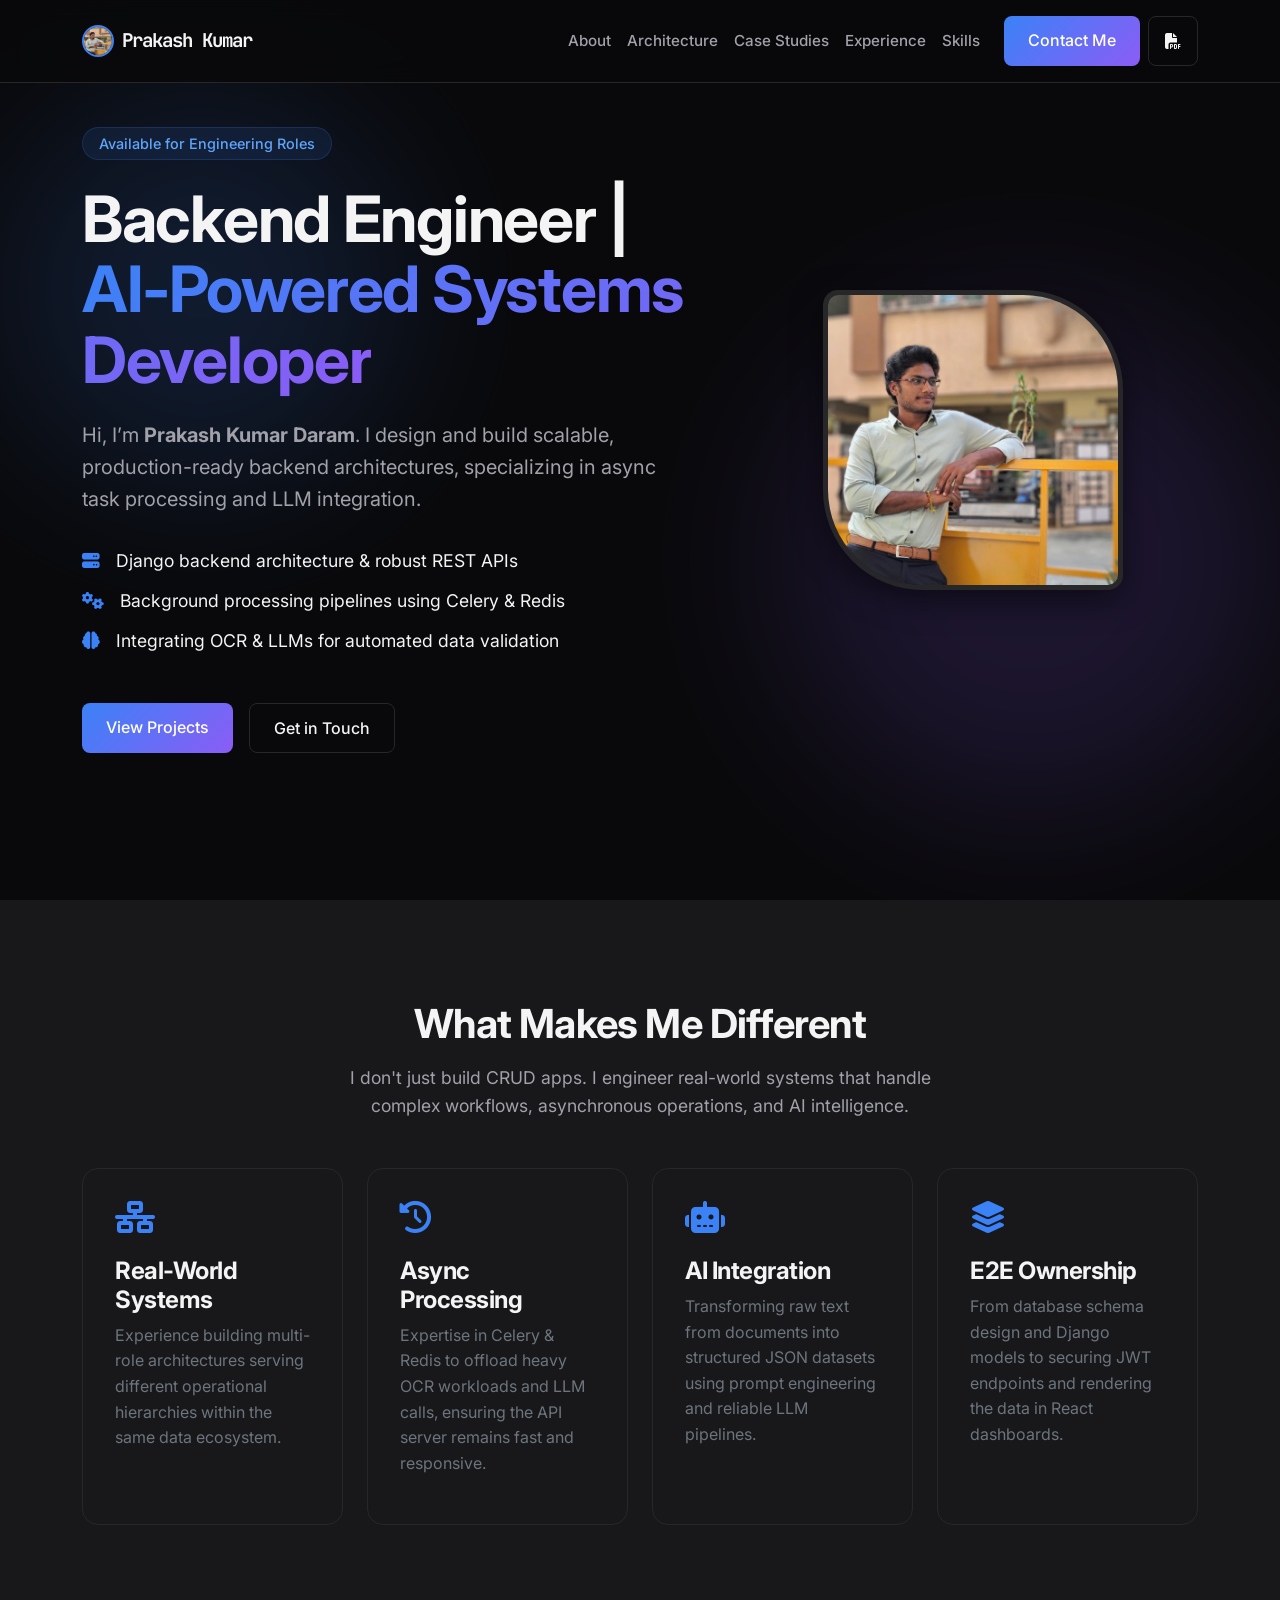
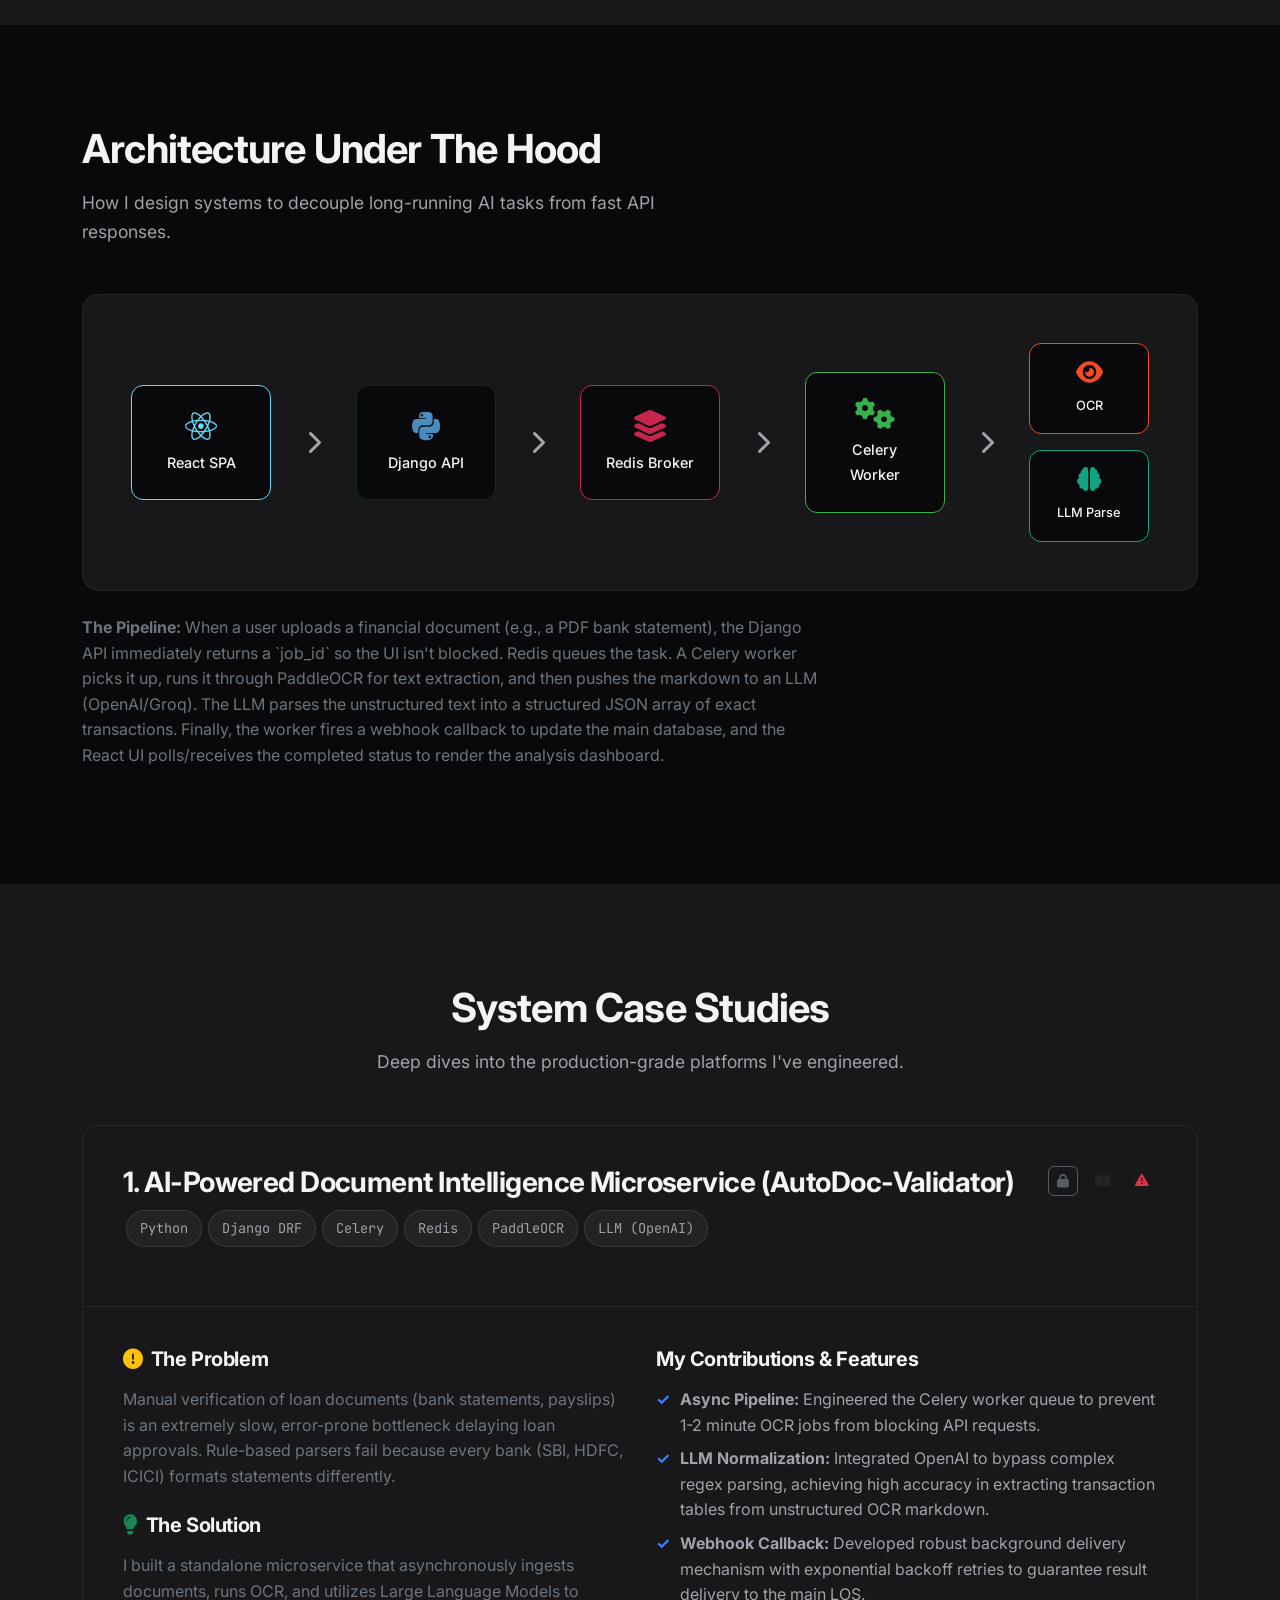
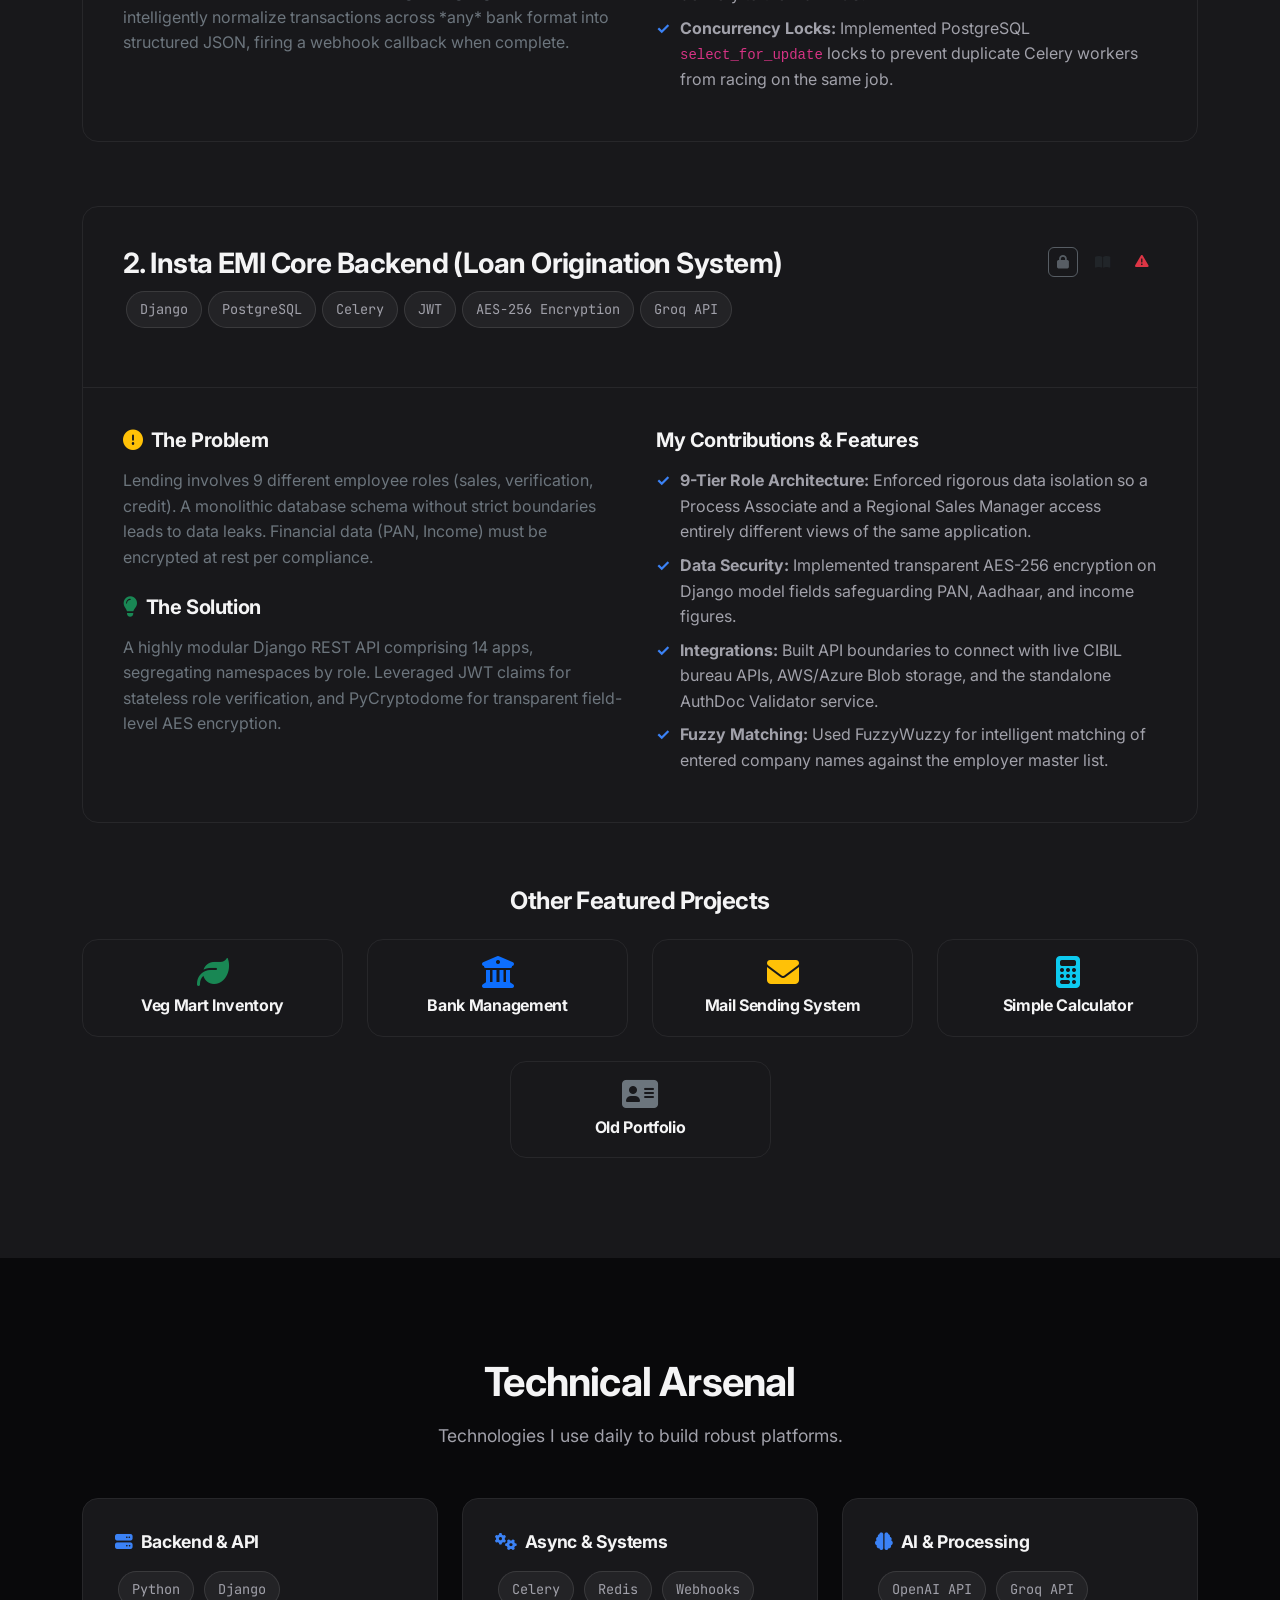
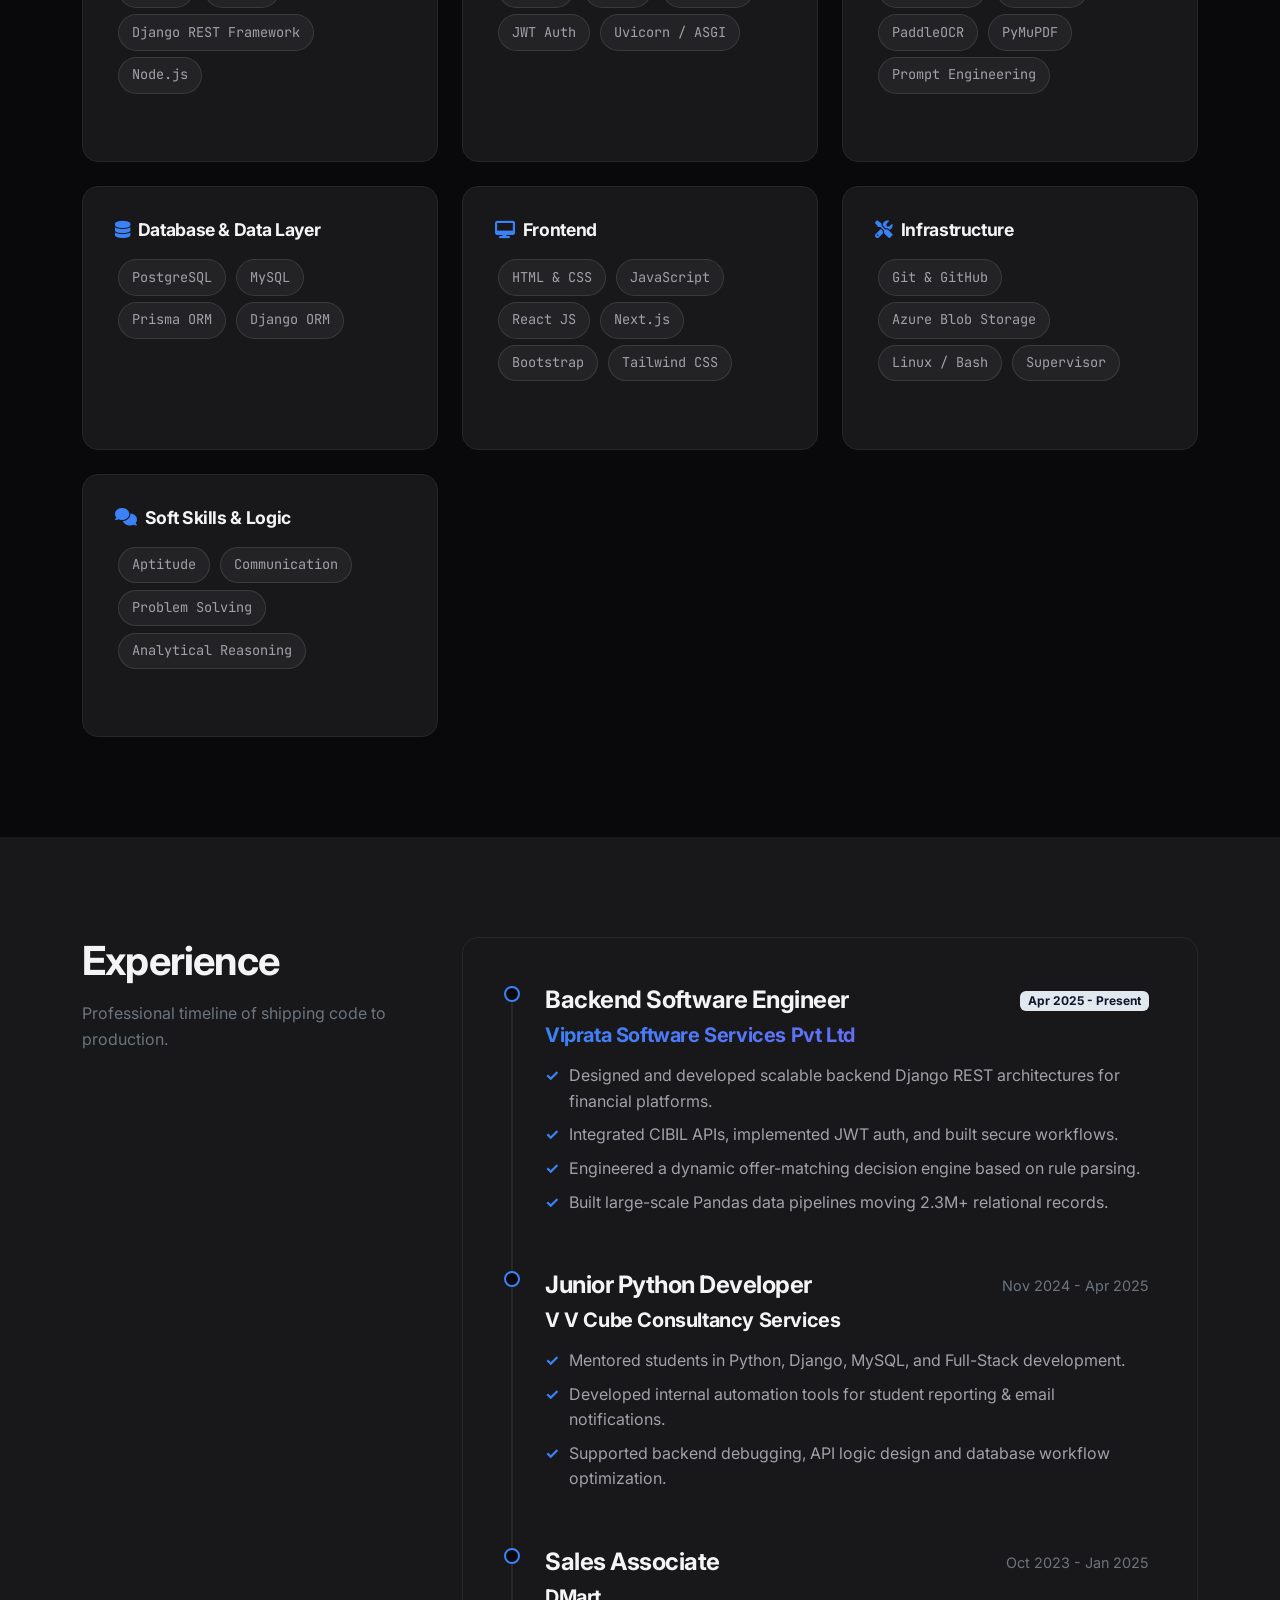
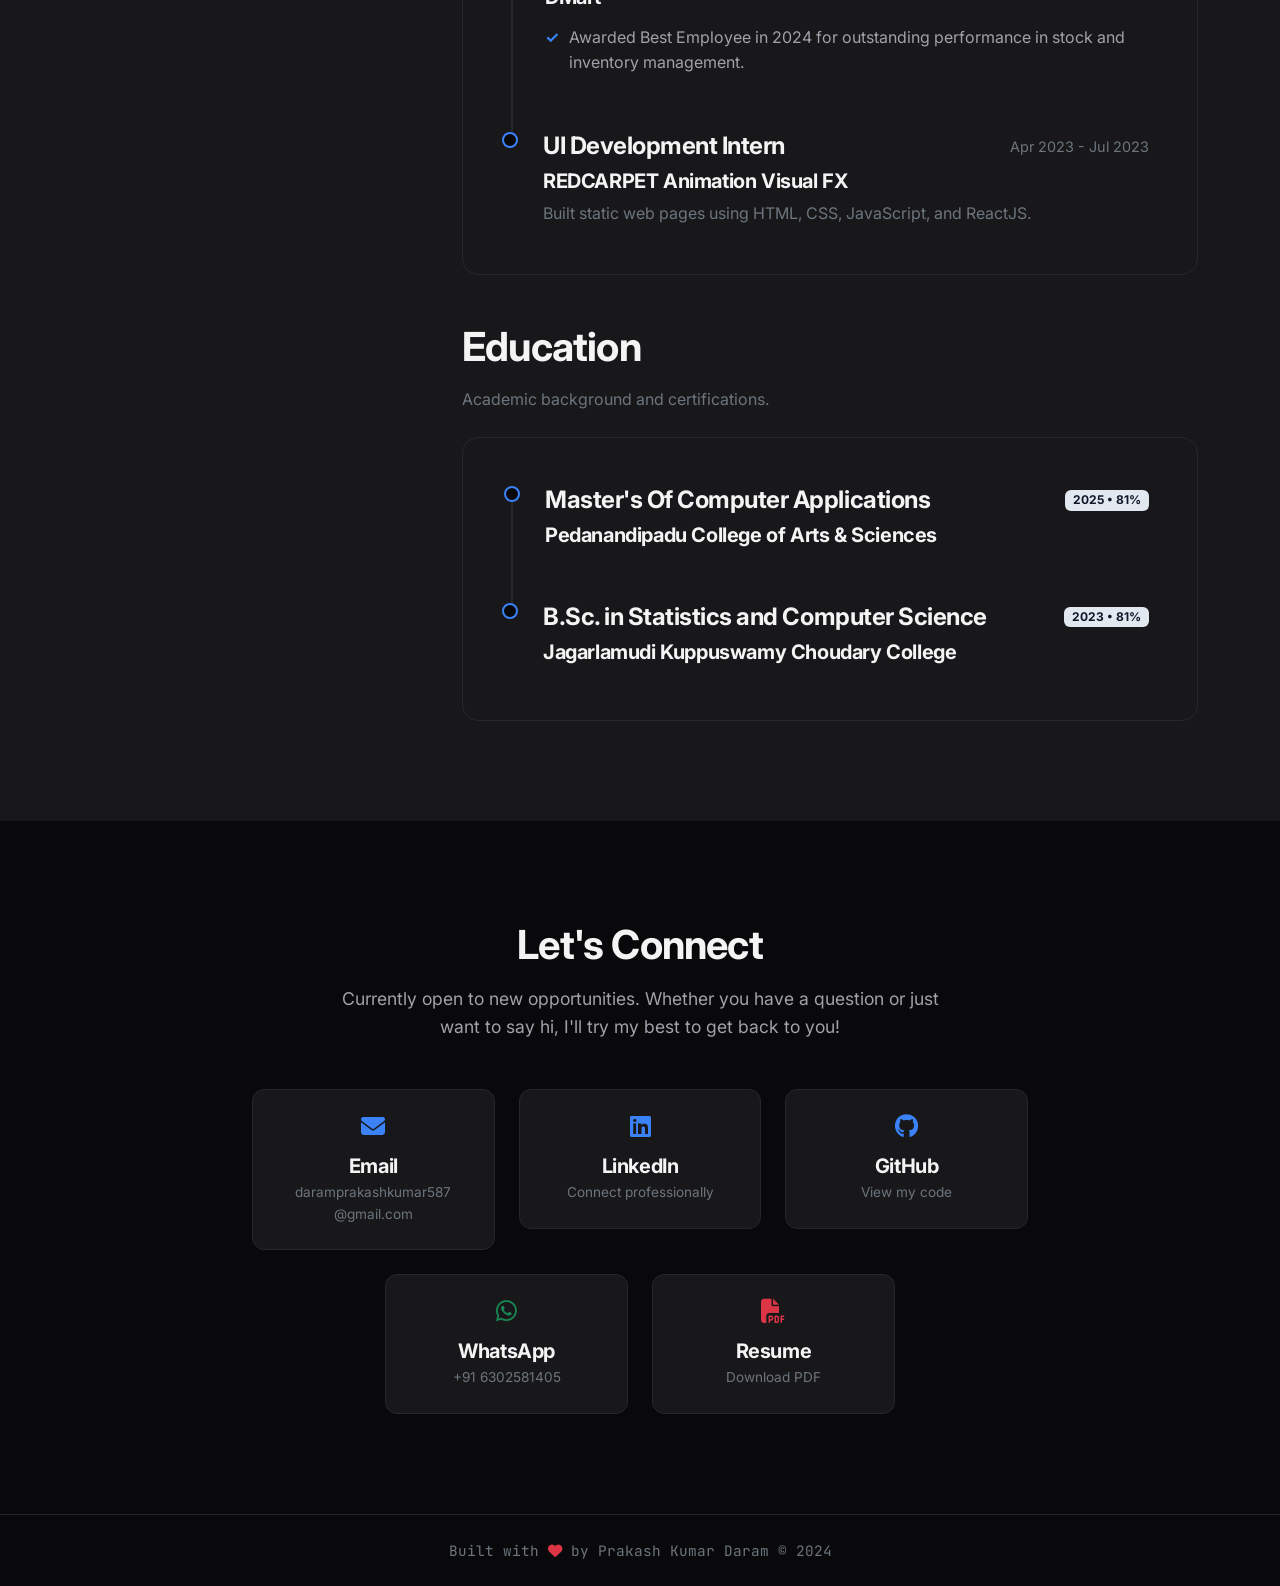
==== commit af399dba: "modified totally" ====
--- a/index.html
+++ b/index.html
@@ -1,5 +1,6 @@
 <!DOCTYPE html>
 <html lang="en">
+
 <head>
     <meta charset="UTF-8">
     <meta name="viewport" content="width=device-width, initial-scale=1.0">
@@ -7,400 +8,85 @@
     <!-- Google Fonts -->
     <link rel="preconnect" href="https://fonts.googleapis.com">
     <link rel="preconnect" href="https://fonts.gstatic.com" crossorigin>
-    <link href="https://fonts.googleapis.com/css2?family=Inter:wght@300;400;500;600;700&family=JetBrains+Mono:wght@400;500&display=swap" rel="stylesheet">
+    <link
+        href="https://fonts.googleapis.com/css2?family=Inter:wght@300;400;500;600;700&family=JetBrains+Mono:wght@400;500&display=swap"
+        rel="stylesheet">
     <!-- Bootstrap -->
     <link href="https://cdn.jsdelivr.net/npm/bootstrap@5.3.3/dist/css/bootstrap.min.css" rel="stylesheet">
     <!-- Font Awesome -->
     <link rel="stylesheet" href="https://cdnjs.cloudflare.com/ajax/libs/font-awesome/6.4.0/css/all.min.css">
     <!-- Animate.css for subtle enter animations -->
-    <link rel="stylesheet" href="https://cdnjs.cloudflare.com/ajax/libs/animate.css/4.1.1/animate.min.css"/>
-    
+    <link rel="stylesheet" href="https://cdnjs.cloudflare.com/ajax/libs/animate.css/4.1.1/animate.min.css" />
+
+    <link rel="stylesheet" href="assets/css/styles.css">
+
     <style>
-        :root {
-            --bg-color: #09090b;
-            --bg-surface: #18181b;
-            --bg-surface-hover: #27272a;
-            --text-primary: #f4f4f5;
-            --text-secondary: #a1a1aa;
-            --accent-primary: #3b82f6;
-            --accent-glow: rgba(59, 130, 246, 0.5);
-            --gradient-primary: linear-gradient(135deg, #3b82f6 0%, #8b5cf6 100%);
-            --border-color: #27272a;
-            --font-main: 'Inter', sans-serif;
-            --font-mono: 'JetBrains Mono', monospace;
-        }
-
-        body {
-            background-color: var(--bg-color);
-            color: var(--text-primary);
-            font-family: var(--font-main);
-            line-height: 1.6;
-            overflow-x: hidden;
-        }
-
-        /* Typography */
-        h1, h2, h3, h4, h5, h6 {
+        .markdown-inject h1,
+        .markdown-inject h2,
+        .markdown-inject h3 {
+            color: #0f172a;
+            margin-top: 2rem;
+            margin-bottom: 1rem;
             font-weight: 700;
-            letter-spacing: -0.02em;
-        }
-        
-        .text-gradient {
-            background: var(--gradient-primary);
-            -webkit-background-clip: text;
-            -webkit-text-fill-color: transparent;
-            background-clip: text;
-        }
-
-        .text-mono {
-            font-family: var(--font-mono);
+            border-bottom: 1px solid #e2e8f0;
+            padding-bottom: 0.5rem;
+        }
+
+        .markdown-inject pre {
+            background-color: #0f172a;
+            color: #f8fafc;
+            padding: 1.5rem;
+            border-radius: 8px;
+            overflow-x: auto;
+            margin-bottom: 1.5rem;
+        }
+
+        .markdown-inject code {
+            font-family: 'JetBrains Mono', monospace;
             font-size: 0.9em;
-        }
-
-        /* Navbar */
-        .navbar-custom {
-            background: rgba(9, 9, 11, 0.8) !important;
-            backdrop-filter: blur(12px);
-            border-bottom: 1px solid var(--border-color);
-            padding: 1rem 0;
-            transition: all 0.3s ease;
-        }
-
-        .navbar-brand {
-            font-weight: 700;
-            color: var(--text-primary) !important;
-            letter-spacing: -0.05em;
-        }
-
-        .nav-link {
-            color: var(--text-secondary) !important;
-            font-weight: 500;
-            font-size: 0.95rem;
-            transition: color 0.2s ease;
-            position: relative;
-        }
-
-        .nav-link:hover {
-            color: var(--text-primary) !important;
-        }
-
-        /* Buttons */
-        .btn-primary-custom {
-            background: var(--gradient-primary);
-            color: white;
-            border: none;
-            padding: 0.75rem 1.5rem;
-            border-radius: 8px;
-            font-weight: 500;
-            transition: transform 0.2s ease, box-shadow 0.2s ease;
-        }
-
-        .btn-primary-custom:hover {
-            transform: translateY(-2px);
-            box-shadow: 0 4px 20px var(--accent-glow);
-            color: white;
-        }
-
-        .btn-outline-custom {
-            background: transparent;
-            color: var(--text-primary);
-            border: 1px solid var(--border-color);
-            padding: 0.75rem 1.5rem;
-            border-radius: 8px;
-            font-weight: 500;
-            transition: all 0.2s ease;
-        }
-
-        .btn-outline-custom:hover {
-            background: var(--bg-surface-hover);
-            border-color: var(--text-secondary);
-            color: white;
-        }
-
-        /* Sections */
-        section {
-            padding: 100px 0;
-            position: relative;
-        }
-
-        .section-header {
-            margin-bottom: 3rem;
-        }
-        
-        .section-title {
-            font-size: 2.5rem;
-            margin-bottom: 1rem;
-        }
-
-        .section-subtitle {
-            color: var(--text-secondary);
-            font-size: 1.1rem;
-            max-width: 600px;
-        }
-
-        /* Cards */
-        .glass-card {
-            background: var(--bg-surface);
-            border: 1px solid var(--border-color);
-            border-radius: 16px;
-            padding: 2rem;
-            transition: transform 0.3s ease, border-color 0.3s ease;
-            height: 100%;
-        }
-
-        .glass-card:hover {
-            transform: translateY(-5px);
-            border-color: rgba(59, 130, 246, 0.3);
-            background: linear-gradient(to bottom, #18181b, #1e1e24);
-        }
-
-        /* Badges */
-        .tech-badge {
-            background: rgba(255,255,255,0.05);
-            border: 1px solid rgba(255,255,255,0.1);
-            color: var(--text-secondary);
-            padding: 0.4rem 0.8rem;
-            border-radius: 20px;
-            font-size: 0.85rem;
-            font-family: var(--font-mono);
-            display: inline-block;
-            margin: 0.2rem;
-            transition: all 0.2s ease;
-        }
-        
-        .tech-badge:hover {
-            background: rgba(255,255,255,0.1);
-            color: var(--text-primary);
-        }
-
-        /* Hero Section */
-        #hero {
-            min-height: 100vh;
-            display: flex;
-            align-items: center;
-            padding-top: 80px;
-        }
-
-        .hero-title {
-            font-size: clamp(2.5rem, 5vw, 4.5rem);
-            line-height: 1.1;
+            background-color: #f1f5f9;
+            padding: 0.2rem 0.4rem;
+            border-radius: 4px;
+            color: #ef4444;
+        }
+
+        .markdown-inject pre code {
+            background-color: transparent;
+            padding: 0;
+            color: inherit;
+        }
+
+        .markdown-inject table {
+            width: 100%;
+            border-collapse: collapse;
+            margin-bottom: 2rem;
+        }
+
+        .markdown-inject th,
+        .markdown-inject td {
+            border: 1px solid #e2e8f0;
+            padding: 0.75rem;
+            text-align: left;
+        }
+
+        .markdown-inject th {
+            background-color: #f8fafc;
+            font-weight: 600;
+        }
+
+        .markdown-inject ul,
+        .markdown-inject ol {
             margin-bottom: 1.5rem;
-            font-weight: 700;
-        }
-
-        .hero-summary {
-            font-size: 1.25rem;
-            color: var(--text-secondary);
-            margin-bottom: 2rem;
-            max-width: 600px;
-        }
-
-        .hero-list {
-            list-style: none;
-            padding: 0;
-            margin-bottom: 2.5rem;
-        }
-
-        .hero-list li {
-            margin-bottom: 0.75rem;
-            font-size: 1.1rem;
-            display: flex;
-            align-items: center;
-        }
-
-        .hero-list i {
-            color: var(--accent-primary);
-            margin-right: 1rem;
-        }
-
-        /* What Makes Me Different */
-        .diff-icon {
-            font-size: 2rem;
-            color: var(--accent-primary);
-            margin-bottom: 1.5rem;
-        }
-
-        /* Experience Pipeline */
-        .exp-item {
-            border-left: 2px solid var(--border-color);
-            padding-left: 2rem;
-            padding-bottom: 3rem;
-            position: relative;
-        }
-
-        .exp-item::before {
-            content: '';
-            position: absolute;
-            left: -9px;
-            top: 0;
-            width: 16px;
-            height: 16px;
-            border-radius: 50%;
-            background: var(--bg-color);
-            border: 2px solid var(--accent-primary);
-        }
-
-        .exp-item:last-child {
-            padding-bottom: 0;
-            border-left-color: transparent;
-        }
-
-        /* Architecture Section */
-        .arch-diagram {
-            background: var(--bg-surface);
-            border: 1px solid var(--border-color);
-            border-radius: 16px;
-            padding: 3rem;
-            overflow-x: auto;
-        }
-
-        .arch-flow {
-            display: flex;
-            align-items: center;
-            justify-content: space-between;
-            min-width: 800px;
-        }
-
-        .arch-node {
-            background: #09090b;
-            border: 1px solid rgba(255,255,255,0.1);
-            padding: 1.5rem;
-            border-radius: 12px;
-            text-align: center;
-            width: 140px;
-            position: relative;
-        }
-
-        .arch-node i {
-            font-size: 2rem;
+            padding-left: 1.5rem;
+        }
+
+        .markdown-inject li {
             margin-bottom: 0.5rem;
-            display: block;
-        }
-
-        .arch-node span {
-            font-weight: 500;
-            font-size: 0.9rem;
-        }
-
-        .arch-arrow {
-            color: var(--text-secondary);
-            font-size: 1.5rem;
-            animation: pulse-arrow 2s infinite;
-        }
-
-        @keyframes pulse-arrow {
-            0% { opacity: 0.3; transform: translateX(0); }
-            50% { opacity: 1; transform: translateX(5px); }
-            100% { opacity: 0.3; transform: translateX(0); }
-        }
-
-        /* Projects */
-        .project-card {
-            background: var(--bg-surface);
-            border: 1px solid var(--border-color);
-            border-radius: 16px;
-            overflow: hidden;
-            margin-bottom: 4rem;
-        }
-
-        .project-header {
-            padding: 2.5rem;
-            border-bottom: 1px solid var(--border-color);
-        }
-
-        .project-content {
-            padding: 2.5rem;
-        }
-
-        .project-grid {
-            display: grid;
-            grid-template-columns: 1fr 1fr;
-            gap: 2rem;
-        }
-
-        @media (max-width: 991px) {
-            .project-grid {
-                grid-template-columns: 1fr;
-            }
-        }
-
-        .list-check {
-            list-style: none;
-            padding: 0;
-            margin: 0;
-        }
-
-        .list-check li {
-            position: relative;
-            padding-left: 1.5rem;
-            margin-bottom: 0.5rem;
-            color: var(--text-secondary);
-        }
-
-        .list-check li::before {
-            content: '✓';
-            position: absolute;
-            left: 0;
-            color: var(--accent-primary);
-            font-weight: bold;
-        }
-
-        /* Skills */
-        .skill-category {
-            margin-bottom: 2rem;
-        }
-        
-        .skill-category h4 {
-            font-size: 1.1rem;
-            color: var(--text-primary);
-            margin-bottom: 1rem;
-            display: flex;
-            align-items: center;
-        }
-
-        .skill-category h4 i {
-            margin-right: 0.5rem;
-            color: var(--accent-primary);
-        }
-
-        /* Contact */
-        .contact-item {
-            display: flex;
-            align-items: center;
-            padding: 1.5rem;
-            background: var(--bg-surface);
-            border: 1px solid var(--border-color);
-            border-radius: 12px;
-            color: var(--text-primary);
-            text-decoration: none;
-            transition: all 0.2s ease;
-        }
-
-        .contact-item:hover {
-            background: var(--bg-surface-hover);
-            transform: translateY(-2px);
-            color: var(--text-primary);
-        }
-
-        .contact-icon {
-            font-size: 1.5rem;
-            color: var(--accent-primary);
-            width: 40px;
-        }
-
-        /* Utilities */
-        .glow {
-            position: absolute;
-            border-radius: 50%;
-            filter: blur(80px);
-            z-index: -1;
-            opacity: 0.15;
-        }
-
-        .glow-1 { top: 10%; left: 0; width: 400px; height: 400px; background: #3b82f6; }
-        .glow-2 { bottom: 10%; right: 0; width: 500px; height: 500px; background: #8b5cf6; }
-
+        }
     </style>
+
 </head>
+
 <body data-bs-spy="scroll" data-bs-target="#navbar" data-bs-offset="100">
 
     <div class="glow glow-1"></div>
@@ -410,7 +96,8 @@
     <nav id="navbar" class="navbar navbar-expand-lg navbar-dark navbar-custom fixed-top">
         <div class="container">
             <a class="navbar-brand d-flex align-items-center" href="#hero">
-                <img src="mupicture.jpg" alt="Logo" width="32" height="32" class="me-2 rounded-circle" style="object-fit: cover; border: 2px solid var(--accent-primary);">
+                <img src="mupicture.jpg" alt="Logo" width="32" height="32" class="me-2 rounded-circle"
+                    style="object-fit: cover; border: 2px solid var(--accent-primary);">
                 <span class="text-mono" style="font-size: 0.95em;">Prakash Kumar</span>
             </a>
             <button class="navbar-toggler border-0" type="button" data-bs-toggle="collapse" data-bs-target="#navbarNav">
@@ -441,12 +128,15 @@
         <div class="container">
             <div class="row align-items-center">
                 <div class="col-lg-7 animate__animated animate__fadeInUp">
-                    <div class="d-inline-block px-3 py-1 rounded-pill mb-4" style="background: rgba(59, 130, 246, 0.1); border: 1px solid rgba(59, 130, 246, 0.2); color: #60a5fa; font-size: 0.9rem; font-weight: 500;">
+                    <div class="d-inline-block px-3 py-1 rounded-pill mb-4"
+                        style="background: rgba(59, 130, 246, 0.1); border: 1px solid rgba(59, 130, 246, 0.2); color: #60a5fa; font-size: 0.9rem; font-weight: 500;">
                         Available for Engineering Roles
                     </div>
-                    <h1 class="hero-title">Backend Engineer | <span class="text-gradient">AI-Powered Systems Developer</span></h1>
+                    <h1 class="hero-title">Backend Engineer | <span class="text-gradient">AI-Powered Systems
+                            Developer</span></h1>
                     <p class="hero-summary">
-                        Hi, I’m <strong>Prakash Kumar Daram</strong>. I design and build scalable, production-ready backend architectures, specializing in async task processing and LLM integration.
+                        Hi, I’m <strong>Prakash Kumar Daram</strong>. I design and build scalable, production-ready
+                        backend architectures, specializing in async task processing and LLM integration.
                     </p>
                     <ul class="hero-list">
                         <li><i class="fas fa-server"></i> Django backend architecture & robust REST APIs</li>
@@ -459,7 +149,10 @@
                     </div>
                 </div>
                 <div class="col-lg-5 d-none d-lg-block animate__animated animate__fadeIn animate__delay-1s text-center">
-                    <img src="mupicture.jpg" alt="Prakash Kumar Daram" class="img-fluid" style="border: 5px solid #27272a; border-radius: 15px 100px; max-width: 300px; box-shadow: 0 10px 30px rgba(0,0,0,0.5); transition: all 0.3s ease;" onmouseover="this.style.borderColor='#3b82f6'; this.style.transform='translateY(-5px)';" onmouseout="this.style.borderColor='#27272a'; this.style.transform='translateY(0)';">
+                    <img src="mupicture.jpg" alt="Prakash Kumar Daram" class="img-fluid"
+                        style="border: 5px solid #27272a; border-radius: 15px 100px; max-width: 300px; box-shadow: 0 10px 30px rgba(0,0,0,0.5); transition: all 0.3s ease;"
+                        onmouseover="this.style.borderColor='#3b82f6'; this.style.transform='translateY(-5px)';"
+                        onmouseout="this.style.borderColor='#27272a'; this.style.transform='translateY(0)';">
                 </div>
             </div>
         </div>
@@ -470,36 +163,41 @@
         <div class="container">
             <div class="section-header text-center">
                 <h2 class="section-title">What Makes Me Different</h2>
-                <p class="section-subtitle mx-auto">I don't just build CRUD apps. I engineer real-world systems that handle complex workflows, asynchronous operations, and AI intelligence.</p>
-            </div>
-            
+                <p class="section-subtitle mx-auto">I don't just build CRUD apps. I engineer real-world systems that
+                    handle complex workflows, asynchronous operations, and AI intelligence.</p>
+            </div>
+
             <div class="row g-4">
                 <div class="col-md-6 col-lg-3">
                     <div class="glass-card">
                         <i class="fas fa-network-wired diff-icon"></i>
                         <h4>Real-World Systems</h4>
-                        <p class="text-secondary">Experience building multi-role architectures serving different operational hierarchies within the same data ecosystem.</p>
+                        <p class="text-secondary">Experience building multi-role architectures serving different
+                            operational hierarchies within the same data ecosystem.</p>
                     </div>
                 </div>
                 <div class="col-md-6 col-lg-3">
                     <div class="glass-card">
                         <i class="fas fa-history diff-icon"></i>
                         <h4>Async Processing</h4>
-                        <p class="text-secondary">Expertise in Celery & Redis to offload heavy OCR workloads and LLM calls, ensuring the API server remains fast and responsive.</p>
+                        <p class="text-secondary">Expertise in Celery & Redis to offload heavy OCR workloads and LLM
+                            calls, ensuring the API server remains fast and responsive.</p>
                     </div>
                 </div>
                 <div class="col-md-6 col-lg-3">
                     <div class="glass-card">
                         <i class="fas fa-robot diff-icon"></i>
                         <h4>AI Integration</h4>
-                        <p class="text-secondary">Transforming raw text from documents into structured JSON datasets using prompt engineering and reliable LLM pipelines.</p>
+                        <p class="text-secondary">Transforming raw text from documents into structured JSON datasets
+                            using prompt engineering and reliable LLM pipelines.</p>
                     </div>
                 </div>
                 <div class="col-md-6 col-lg-3">
                     <div class="glass-card">
                         <i class="fas fa-layer-group diff-icon"></i>
                         <h4>E2E Ownership</h4>
-                        <p class="text-secondary">From database schema design and Django models to securing JWT endpoints and rendering the data in React dashboards.</p>
+                        <p class="text-secondary">From database schema design and Django models to securing JWT
+                            endpoints and rendering the data in React dashboards.</p>
                     </div>
                 </div>
             </div>
@@ -511,7 +209,8 @@
         <div class="container">
             <div class="section-header">
                 <h2 class="section-title">Architecture Under The Hood</h2>
-                <p class="section-subtitle">How I design systems to decouple long-running AI tasks from fast API responses.</p>
+                <p class="section-subtitle">How I design systems to decouple long-running AI tasks from fast API
+                    responses.</p>
             </div>
 
             <div class="arch-diagram mb-4">
@@ -520,30 +219,30 @@
                         <i class="fab fa-react" style="color: #61dafb;"></i>
                         <span>React SPA</span>
                     </div>
-                    
+
                     <i class="fas fa-chevron-right arch-arrow"></i>
-                    
+
                     <div class="arch-node" style="border-color: #092e20;">
                         <i class="fab fa-python" style="color: #4b8bbe;"></i>
                         <span>Django API</span>
                     </div>
-                    
+
                     <i class="fas fa-chevron-right arch-arrow"></i>
-                    
+
                     <div class="arch-node" style="border-color: #c7254e;">
                         <i class="fas fa-layer-group" style="color: #c7254e;"></i>
                         <span>Redis Broker</span>
                     </div>
-                    
+
                     <i class="fas fa-chevron-right arch-arrow"></i>
-                    
+
                     <div class="arch-node" style="border-color: #37b14d;">
                         <i class="fas fa-cogs" style="color: #37b14d;"></i>
                         <span>Celery Worker</span>
                     </div>
-                    
+
                     <i class="fas fa-chevron-right arch-arrow"></i>
-                    
+
                     <div class="d-flex flex-column gap-3">
                         <div class="arch-node" style="border-color: #f34b22; width: 120px; padding: 1rem;">
                             <i class="fas fa-eye" style="color: #f34b22; font-size: 1.5rem;"></i>
@@ -556,11 +255,17 @@
                     </div>
                 </div>
             </div>
-            
+
             <div class="row">
                 <div class="col-lg-8">
                     <p class="text-secondary">
-                        <strong>The Pipeline:</strong> When a user uploads a financial document (e.g., a PDF bank statement), the Django API immediately returns a `job_id` so the UI isn't blocked. Redis queues the task. A Celery worker picks it up, runs it through PaddleOCR for text extraction, and then pushes the markdown to an LLM (OpenAI/Groq). The LLM parses the unstructured text into a structured JSON array of exact transactions. Finally, the worker fires a webhook callback to update the main database, and the React UI polls/receives the completed status to render the analysis dashboard.
+                        <strong>The Pipeline:</strong> When a user uploads a financial document (e.g., a PDF bank
+                        statement), the Django API immediately returns a `job_id` so the UI isn't blocked. Redis queues
+                        the task. A Celery worker picks it up, runs it through PaddleOCR for text extraction, and then
+                        pushes the markdown to an LLM (OpenAI/Groq). The LLM parses the unstructured text into a
+                        structured JSON array of exact transactions. Finally, the worker fires a webhook callback to
+                        update the main database, and the React UI polls/receives the completed status to render the
+                        analysis dashboard.
                     </p>
                 </div>
             </div>
@@ -577,36 +282,65 @@
 
             <!-- Project 1: AutoDoc Validator -->
             <div class="project-card">
-                <div class="project-header d-flex justify-content-between align-items-center flex-wrap gap-3">
-                    <div>
-                        <h3 class="mb-2">1. AI-Powered Document Intelligence Microservice (AutoDoc-Validator)</h3>
-                        <div class="d-flex flex-wrap">
-                            <span class="tech-badge">Python</span>
-                            <span class="tech-badge">Django DRF</span>
-                            <span class="tech-badge">Celery</span>
-                            <span class="tech-badge">Redis</span>
-                            <span class="tech-badge">PaddleOCR</span>
-                            <span class="tech-badge">LLM (OpenAI)</span>
-                        </div>
-                    </div>
-                    <a href="https://github.com/prakash-python" target="_blank" class="btn btn-outline-custom"><i class="fab fa-github me-2"></i>View Code</a>
+                <div class="project-header">
+                    <div class="d-flex justify-content-between align-items-start mb-2">
+                        <h3 class="mb-0">1. AI-Powered Document Intelligence Microservice (AutoDoc-Validator)</h3>
+                        <div class="d-flex align-items-center gap-2 ms-3 flex-shrink-0">
+                            <span class="btn btn-outline-secondary disabled px-2 py-1" style="opacity: 0.75; pointer-events: none; font-size:0.85rem;"
+                                data-bs-toggle="tooltip" data-bs-placement="top" title="Enterprise Project — Source code is confidential">
+                                <i class="fas fa-lock"></i>
+                            </span>
+                            <button class="btn btn-custom px-2 py-1" style="font-size:0.85rem;" data-bs-toggle="modal" data-bs-target="#modalAutoDoc"
+                                data-bs-placement="top" title="View System Design Documentation">
+                                <i class="fas fa-book-open"></i>
+                            </button>
+                            <span class="px-2 py-1" style="font-size:0.85rem; cursor:default;"
+                                data-bs-toggle="tooltip" data-bs-placement="top"
+                                title="Developed at Viprata Software Services. Source code is private due to company NDA policies.">
+                                <i class="fas fa-exclamation-triangle text-danger"></i>
+                            </span>
+                        </div>
+                    </div>
+                    <div class="d-flex flex-wrap mb-3">
+                        <span class="tech-badge">Python</span>
+                        <span class="tech-badge">Django DRF</span>
+                        <span class="tech-badge">Celery</span>
+                        <span class="tech-badge">Redis</span>
+                        <span class="tech-badge">PaddleOCR</span>
+                        <span class="tech-badge">LLM (OpenAI)</span>
+                    </div>
+
                 </div>
                 <div class="project-content">
                     <div class="project-grid">
                         <div>
-                            <h5 class="text-primary-custom mb-3"><i class="fas fa-exclamation-circle text-warning me-2"></i>The Problem</h5>
-                            <p class="text-secondary mb-4">Manual verification of loan documents (bank statements, payslips) is an extremely slow, error-prone bottleneck delaying loan approvals. Rule-based parsers fail because every bank (SBI, HDFC, ICICI) formats statements differently.</p>
-                            
-                            <h5 class="text-primary-custom mb-3"><i class="fas fa-lightbulb text-success me-2"></i>The Solution</h5>
-                            <p class="text-secondary">I built a standalone microservice that asynchronously ingests documents, runs OCR, and utilizes Large Language Models to intelligently normalize transactions across *any* bank format into structured JSON, firing a webhook callback when complete.</p>
+                            <h5 class="text-primary-custom mb-3"><i
+                                    class="fas fa-exclamation-circle text-warning me-2"></i>The Problem</h5>
+                            <p class="text-secondary mb-4">Manual verification of loan documents (bank statements,
+                                payslips) is an extremely slow, error-prone bottleneck delaying loan approvals.
+                                Rule-based parsers fail because every bank (SBI, HDFC, ICICI) formats statements
+                                differently.</p>
+
+                            <h5 class="text-primary-custom mb-3"><i class="fas fa-lightbulb text-success me-2"></i>The
+                                Solution</h5>
+                            <p class="text-secondary">I built a standalone microservice that asynchronously ingests
+                                documents, runs OCR, and utilizes Large Language Models to intelligently normalize
+                                transactions across *any* bank format into structured JSON, firing a webhook callback
+                                when complete.</p>
                         </div>
                         <div>
                             <h5 class="mb-3">My Contributions & Features</h5>
                             <ul class="list-check">
-                                <li><strong>Async Pipeline:</strong> Engineered the Celery worker queue to prevent 1-2 minute OCR jobs from blocking API requests.</li>
-                                <li><strong>LLM Normalization:</strong> Integrated OpenAI to bypass complex regex parsing, achieving high accuracy in extracting transaction tables from unstructured OCR markdown.</li>
-                                <li><strong>Webhook Callback:</strong> Developed robust background delivery mechanism with exponential backoff retries to guarantee result delivery to the main LOS.</li>
-                                <li><strong>Concurrency Locks:</strong> Implemented PostgreSQL <code>select_for_update</code> locks to prevent duplicate Celery workers from racing on the same job.</li>
+                                <li><strong>Async Pipeline:</strong> Engineered the Celery worker queue to prevent 1-2
+                                    minute OCR jobs from blocking API requests.</li>
+                                <li><strong>LLM Normalization:</strong> Integrated OpenAI to bypass complex regex
+                                    parsing, achieving high accuracy in extracting transaction tables from unstructured
+                                    OCR markdown.</li>
+                                <li><strong>Webhook Callback:</strong> Developed robust background delivery mechanism
+                                    with exponential backoff retries to guarantee result delivery to the main LOS.</li>
+                                <li><strong>Concurrency Locks:</strong> Implemented PostgreSQL
+                                    <code>select_for_update</code> locks to prevent duplicate Celery workers from racing
+                                    on the same job.</li>
                             </ul>
                         </div>
                     </div>
@@ -615,80 +349,71 @@
 
             <!-- Project 2: Insta EMI Backend -->
             <div class="project-card">
-                <div class="project-header d-flex justify-content-between align-items-center flex-wrap gap-3">
-                    <div>
-                        <h3 class="mb-2">2. Insta EMI Core Backend (Loan Origination System)</h3>
-                        <div class="d-flex flex-wrap">
-                            <span class="tech-badge">Django</span>
-                            <span class="tech-badge">PostgreSQL</span>
-                            <span class="tech-badge">Celery</span>
-                            <span class="tech-badge">JWT</span>
-                            <span class="tech-badge">AES-256 Encryption</span>
-                            <span class="tech-badge">Groq API</span>
-                        </div>
-                    </div>
-                    <a href="https://github.com/prakash-python" target="_blank" class="btn btn-outline-custom"><i class="fab fa-github me-2"></i>View Code</a>
+                <div class="project-header">
+                    <div class="d-flex justify-content-between align-items-start mb-2">
+                        <h3 class="mb-0">2. Insta EMI Core Backend (Loan Origination System)</h3>
+                        <div class="d-flex align-items-center gap-2 ms-3 flex-shrink-0">
+                            <span class="btn btn-outline-secondary disabled px-2 py-1" style="opacity: 0.75; pointer-events: none; font-size:0.85rem;"
+                                data-bs-toggle="tooltip" data-bs-placement="top" title="Enterprise Project — Source code is confidential">
+                                <i class="fas fa-lock"></i>
+                            </span>
+                            <button class="btn btn-custom px-2 py-1" style="font-size:0.85rem;" data-bs-toggle="modal" data-bs-target="#modalInstaBackend"
+                                data-bs-placement="top" title="View System Design Documentation">
+                                <i class="fas fa-book-open"></i>
+                            </button>
+                            <span class="px-2 py-1" style="font-size:0.85rem; cursor:default;"
+                                data-bs-toggle="tooltip" data-bs-placement="top"
+                                title="Developed at Viprata Software Services. Source code is private due to company NDA policies.">
+                                <i class="fas fa-exclamation-triangle text-danger"></i>
+                            </span>
+                        </div>
+                    </div>
+                    <div class="d-flex flex-wrap mb-3">
+                        <span class="tech-badge">Django</span>
+                        <span class="tech-badge">PostgreSQL</span>
+                        <span class="tech-badge">Celery</span>
+                        <span class="tech-badge">JWT</span>
+                        <span class="tech-badge">AES-256 Encryption</span>
+                        <span class="tech-badge">Groq API</span>
+                    </div>
+                    <!-- <p class="text-secondary mb-0" style="font-size: 0.82rem; line-height: 1.4;">
+                        <i class="fas fa-exclamation-triangle text-danger me-1"
+                            data-bs-toggle="tooltip" data-bs-placement="top"
+                            title="Source code is not publicly available due to company NDA policies"></i>
+                        This project was developed as part of my role at Viprata Software Services. Source code is private due to company policies.
+                    </p> -->
                 </div>
                 <div class="project-content">
                     <div class="project-grid">
                         <div>
-                            <h5 class="text-primary-custom mb-3"><i class="fas fa-exclamation-circle text-warning me-2"></i>The Problem</h5>
-                            <p class="text-secondary mb-4">Lending involves 9 different employee roles (sales, verification, credit). A monolithic database schema without strict boundaries leads to data leaks. Financial data (PAN, Income) must be encrypted at rest per compliance.</p>
-                            
-                            <h5 class="text-primary-custom mb-3"><i class="fas fa-lightbulb text-success me-2"></i>The Solution</h5>
-                            <p class="text-secondary">A highly modular Django REST API comprising 14 apps, segregating namespaces by role. Leveraged JWT claims for stateless role verification, and PyCryptodome for transparent field-level AES encryption.</p>
+                            <h5 class="text-primary-custom mb-3"><i
+                                    class="fas fa-exclamation-circle text-warning me-2"></i>The Problem</h5>
+                            <p class="text-secondary mb-4">Lending involves 9 different employee roles (sales,
+                                verification, credit). A monolithic database schema without strict boundaries leads to
+                                data leaks. Financial data (PAN, Income) must be encrypted at rest per compliance.</p>
+
+                            <h5 class="text-primary-custom mb-3"><i class="fas fa-lightbulb text-success me-2"></i>The
+                                Solution</h5>
+                            <p class="text-secondary">A highly modular Django REST API comprising 14 apps, segregating
+                                namespaces by role. Leveraged JWT claims for stateless role verification, and
+                                PyCryptodome for transparent field-level AES encryption.</p>
                         </div>
                         <div>
                             <h5 class="mb-3">My Contributions & Features</h5>
                             <ul class="list-check">
-                                <li><strong>9-Tier Role Architecture:</strong> Enforced rigorous data isolation so a Process Associate and a Regional Sales Manager access entirely different views of the same application.</li>
-                                <li><strong>Data Security:</strong> Implemented transparent AES-256 encryption on Django model fields safeguarding PAN, Aadhaar, and income figures.</li>
-                                <li><strong>Integrations:</strong> Built API boundaries to connect with live CIBIL bureau APIs, AWS/Azure Blob storage, and the standalone AuthDoc Validator service.</li>
-                                <li><strong>Fuzzy Matching:</strong> Used FuzzyWuzzy for intelligent matching of entered company names against the employer master list.</li>
+                                <li><strong>9-Tier Role Architecture:</strong> Enforced rigorous data isolation so a
+                                    Process Associate and a Regional Sales Manager access entirely different views of
+                                    the same application.</li>
+                                <li><strong>Data Security:</strong> Implemented transparent AES-256 encryption on Django
+                                    model fields safeguarding PAN, Aadhaar, and income figures.</li>
+                                <li><strong>Integrations:</strong> Built API boundaries to connect with live CIBIL
+                                    bureau APIs, AWS/Azure Blob storage, and the standalone AuthDoc Validator service.
+                                </li>
+                                <li><strong>Fuzzy Matching:</strong> Used FuzzyWuzzy for intelligent matching of entered
+                                    company names against the employer master list.</li>
                             </ul>
                         </div>
                     </div>
-                </div>
-            </div>
-
-            <!-- Project 3: Insta EMI Frontend -->
-            <div class="project-card">
-                <div class="project-header d-flex justify-content-between align-items-center flex-wrap gap-3">
-                    <div>
-                        <h3 class="mb-2">3. Insta EMI Multi-Role Dashboard</h3>
-                        <div class="d-flex flex-wrap">
-                            <span class="tech-badge">React 19</span>
-                            <span class="tech-badge">Vite</span>
-                            <span class="tech-badge">Tailwind CSS</span>
-                            <span class="tech-badge">React Query</span>
-                            <span class="tech-badge">pdfjs</span>
-                            <span class="tech-badge">ApexCharts</span>
-                        </div>
-                    </div>
-                    <a href="https://github.com/prakash-python" target="_blank" class="btn btn-outline-custom"><i class="fab fa-github me-2"></i>View Code</a>
-                </div>
-                <div class="project-content">
-                    <div class="project-grid">
-                        <div>
-                            <h5 class="text-primary-custom mb-3"><i class="fas fa-exclamation-circle text-warning me-2"></i>The Problem</h5>
-                            <p class="text-secondary mb-4">Building a single React SPA that manages a public marketplace and 100+ protected routes across 9 completely different internal operational dashboards without shipping an enormous, slow bundle.</p>
-                            
-                            <h5 class="text-primary-custom mb-3"><i class="fas fa-lightbulb text-success me-2"></i>The Solution</h5>
-                            <p class="text-secondary">A centralized routing structure using React Router v7 and custom ProtectedRoute wrappers linked to JWT context. Optimized server-state using TanStack React Query for aggressive caching and background fetching.</p>
-                        </div>
-                        <div>
-                            <h5 class="mb-3">My Contributions & Features</h5>
-                            <ul class="list-check">
-                                <li><strong>Centralized Route Guards:</strong> Managed JWT authorization so unauthorized roles never render protected components or trigger data fetches.</li>
-                                <li><strong>In-Browser PDF Verification:</strong> Integrated <code>pdfjs</code> to allow Process Associates to visually inspect huge document payloads directly in the browser side-by-side with OCR results.</li>
-                                <li><strong>Multi-Step Form Persistence:</strong> Handled complex 5-step loan applications using Formik, storing intermediate state and handling large document uploads cleanly.</li>
-                                <li><strong>Data Visualization:</strong> Built performance KPI trees for National and Zonal sales managers using ApexCharts to track volume.</li>
-                            </ul>
-                        </div>
-                    </div>
-                </div>
-            </div>
-
                 </div>
             </div>
 
@@ -696,31 +421,37 @@
             <h4 class="mt-5 mb-4 text-center">Other Featured Projects</h4>
             <div class="row g-4 justify-content-center">
                 <div class="col-md-4 col-lg-3">
-                    <a href="https://python-veg-inventory.onrender.com/" target="_blank" class="glass-card d-block text-center text-decoration-none p-3 h-100">
+                    <a href="https://python-veg-inventory.onrender.com/" target="_blank"
+                        class="glass-card d-block text-center text-decoration-none p-3 h-100">
                         <i class="fas fa-leaf mb-2 text-success" style="font-size: 2rem;"></i>
                         <h6 class="mb-1 text-primary-custom" style="color: var(--text-primary);">Veg Mart Inventory</h6>
                     </a>
                 </div>
                 <div class="col-md-4 col-lg-3">
-                    <a href="https://github.com/prakash-python/python_mysql_bank_project" target="_blank" class="glass-card d-block text-center text-decoration-none p-3 h-100">
+                    <a href="https://github.com/prakash-python/python_mysql_bank_project" target="_blank"
+                        class="glass-card d-block text-center text-decoration-none p-3 h-100">
                         <i class="fas fa-university mb-2 text-primary" style="font-size: 2rem;"></i>
                         <h6 class="mb-1 text-primary-custom" style="color: var(--text-primary);">Bank Management</h6>
                     </a>
                 </div>
                 <div class="col-md-4 col-lg-3">
-                    <a href="https://github.com/prakash-python/Mail_Sending_System" target="_blank" class="glass-card d-block text-center text-decoration-none p-3 h-100">
+                    <a href="https://github.com/prakash-python/Mail_Sending_System" target="_blank"
+                        class="glass-card d-block text-center text-decoration-none p-3 h-100">
                         <i class="fas fa-envelope mb-2 text-warning" style="font-size: 2rem;"></i>
-                        <h6 class="mb-1 text-primary-custom" style="color: var(--text-primary);">Mail Sending System</h6>
+                        <h6 class="mb-1 text-primary-custom" style="color: var(--text-primary);">Mail Sending System
+                        </h6>
                     </a>
                 </div>
                 <div class="col-md-4 col-lg-3">
-                    <a href="https://github.com/prakash-python/My_Simple_Calculater" target="_blank" class="glass-card d-block text-center text-decoration-none p-3 h-100">
+                    <a href="https://github.com/prakash-python/My_Simple_Calculater" target="_blank"
+                        class="glass-card d-block text-center text-decoration-none p-3 h-100">
                         <i class="fas fa-calculator mb-2 text-info" style="font-size: 2rem;"></i>
                         <h6 class="mb-1 text-primary-custom" style="color: var(--text-primary);">Simple Calculator</h6>
                     </a>
                 </div>
                 <div class="col-md-4 col-lg-3">
-                    <a href="https://prakashkumarpython.pythonanywhere.com/" target="_blank" class="glass-card d-block text-center text-decoration-none p-3 h-100">
+                    <a href="https://prakashkumarpython.pythonanywhere.com/" target="_blank"
+                        class="glass-card d-block text-center text-decoration-none p-3 h-100">
                         <i class="fas fa-address-card mb-2 text-secondary" style="font-size: 2rem;"></i>
                         <h6 class="mb-1 text-primary-custom" style="color: var(--text-primary);">Old Portfolio</h6>
                     </a>
@@ -839,47 +570,55 @@
                         <div class="exp-item">
                             <div class="d-flex justify-content-between align-items-center mb-2 flex-wrap">
                                 <h4 class="mb-0">Backend Software Engineer</h4>
-                                <span class="badge text-bg-light" style="background: #e2e8f0 !important; color: #0f172a !important;">Apr 2025 - Present</span>
+                                <span class="badge text-bg-light"
+                                    style="background: #e2e8f0 !important; color: #0f172a !important;">Apr 2025 -
+                                    Present</span>
                             </div>
                             <h5 class="text-gradient">Viprata Software Services Pvt Ltd</h5>
                             <ul class="list-check mt-3 text-secondary">
-                                <li>Designed and developed scalable backend Django REST architectures for financial platforms.</li>
+                                <li>Designed and developed scalable backend Django REST architectures for financial
+                                    platforms.</li>
                                 <li>Integrated CIBIL APIs, implemented JWT auth, and built secure workflows.</li>
                                 <li>Engineered a dynamic offer-matching decision engine based on rule parsing.</li>
                                 <li>Built large-scale Pandas data pipelines moving 2.3M+ relational records.</li>
                             </ul>
                         </div>
-                        
-                         <div class="exp-item">
+
+                        <div class="exp-item">
                             <div class="d-flex justify-content-between align-items-center mb-2 flex-wrap">
                                 <h4 class="mb-0">Junior Python Developer</h4>
                                 <span class="text-secondary" style="font-size: 0.9em;">Nov 2024 - Apr 2025</span>
                             </div>
-                            <h5 class="text-primary-custom" style="color: var(--text-primary);">V V Cube Consultancy Services</h5>
+                            <h5 class="text-primary-custom" style="color: var(--text-primary);">V V Cube Consultancy
+                                Services</h5>
                             <ul class="list-check mt-3 text-secondary">
                                 <li>Mentored students in Python, Django, MySQL, and Full-Stack development.</li>
-                                <li>Developed internal automation tools for student reporting & email notifications.</li>
-                                <li>Supported backend debugging, API logic design and database workflow optimization.</li>
+                                <li>Developed internal automation tools for student reporting & email notifications.
+                                </li>
+                                <li>Supported backend debugging, API logic design and database workflow optimization.
+                                </li>
                             </ul>
                         </div>
 
-                         <div class="exp-item">
+                        <div class="exp-item">
                             <div class="d-flex justify-content-between align-items-center mb-2 flex-wrap">
                                 <h4 class="mb-0">Sales Associate</h4>
                                 <span class="text-secondary" style="font-size: 0.9em;">Oct 2023 - Jan 2025</span>
                             </div>
                             <h5 class="text-primary-custom" style="color: var(--text-primary);">DMart</h5>
                             <ul class="list-check mt-3 text-secondary">
-                                <li>Awarded Best Employee in 2024 for outstanding performance in stock and inventory management.</li>
+                                <li>Awarded Best Employee in 2024 for outstanding performance in stock and inventory
+                                    management.</li>
                             </ul>
                         </div>
 
-                         <div class="exp-item border-0 pb-0">
+                        <div class="exp-item border-0 pb-0">
                             <div class="d-flex justify-content-between align-items-center mb-2 flex-wrap">
                                 <h4 class="mb-0">UI Development Intern</h4>
                                 <span class="text-secondary" style="font-size: 0.9em;">Apr 2023 - Jul 2023</span>
                             </div>
-                            <h5 class="text-primary-custom" style="color: var(--text-primary);">REDCARPET Animation Visual FX</h5>
+                            <h5 class="text-primary-custom" style="color: var(--text-primary);">REDCARPET Animation
+                                Visual FX</h5>
                             <p class="text-secondary mt-2 mb-0">
                                 Built static web pages using HTML, CSS, JavaScript, and ReactJS.
                             </p>
@@ -893,17 +632,21 @@
                         <div class="exp-item">
                             <div class="d-flex justify-content-between align-items-center mb-2 flex-wrap">
                                 <h4 class="mb-0">Master's Of Computer Applications</h4>
-                                <span class="badge text-bg-light" style="background: #e2e8f0 !important; color: #0f172a !important;">2025 • 81%</span>
+                                <span class="badge text-bg-light"
+                                    style="background: #e2e8f0 !important; color: #0f172a !important;">2025 • 81%</span>
                             </div>
-                            <h5 class="text-primary-custom" style="color: var(--text-primary);">Pedanandipadu College of Arts & Sciences</h5>
+                            <h5 class="text-primary-custom" style="color: var(--text-primary);">Pedanandipadu College of
+                                Arts & Sciences</h5>
                         </div>
 
                         <div class="exp-item border-0 pb-0">
                             <div class="d-flex justify-content-between align-items-center mb-2 flex-wrap">
                                 <h4 class="mb-0">B.Sc. in Statistics and Computer Science</h4>
-                                <span class="badge text-bg-light" style="background: #e2e8f0 !important; color: #0f172a !important;">2023 • 81%</span>
+                                <span class="badge text-bg-light"
+                                    style="background: #e2e8f0 !important; color: #0f172a !important;">2023 • 81%</span>
                             </div>
-                            <h5 class="text-primary-custom" style="color: var(--text-primary);">Jagarlamudi Kuppuswamy Choudary College</h5>
+                            <h5 class="text-primary-custom" style="color: var(--text-primary);">Jagarlamudi Kuppuswamy
+                                Choudary College</h5>
                         </div>
                     </div>
                 </div>
@@ -916,7 +659,8 @@
         <div class="container">
             <div class="section-header text-center">
                 <h2 class="section-title">Let's Connect</h2>
-                <p class="section-subtitle mx-auto">Currently open to new opportunities. Whether you have a question or just want to say hi, I'll try my best to get back to you!</p>
+                <p class="section-subtitle mx-auto">Currently open to new opportunities. Whether you have a question or
+                    just want to say hi, I'll try my best to get back to you!</p>
             </div>
 
             <div class="row justify-content-center g-4 max-w-4xl mx-auto" style="max-width: 800px;">
@@ -924,18 +668,21 @@
                     <a href="mailto:daramprakashkumar587@gmail.com" class="contact-item flex-column text-center">
                         <i class="fas fa-envelope contact-icon mb-3 text-center"></i>
                         <h5 class="mb-1">Email</h5>
-                        <span class="text-secondary" style="font-size: 0.85rem">daramprakashkumar587<br>@gmail.com</span>
+                        <span class="text-secondary"
+                            style="font-size: 0.85rem">daramprakashkumar587<br>@gmail.com</span>
                     </a>
                 </div>
                 <div class="col-md-4">
-                    <a href="https://www.linkedin.com/in/prakash-kumar-daram-891191298/" target="_blank" class="contact-item flex-column text-center">
+                    <a href="https://www.linkedin.com/in/prakash-kumar-daram-891191298/" target="_blank"
+                        class="contact-item flex-column text-center">
                         <i class="fab fa-linkedin contact-icon mb-3 text-center"></i>
                         <h5 class="mb-1">LinkedIn</h5>
                         <span class="text-secondary" style="font-size: 0.85rem">Connect professionally</span>
                     </a>
                 </div>
                 <div class="col-md-4">
-                    <a href="https://github.com/prakash-python" target="_blank" class="contact-item flex-column text-center">
+                    <a href="https://github.com/prakash-python" target="_blank"
+                        class="contact-item flex-column text-center">
                         <i class="fab fa-github contact-icon mb-3 text-center"></i>
                         <h5 class="mb-1">GitHub</h5>
                         <span class="text-secondary" style="font-size: 0.85rem">View my code</span>
@@ -959,52 +706,74 @@
         </div>
     </section>
 
+
+    <!-- ============================================== -->
+    <!-- BEAUTIFUL DOCUMENTATION MODALS -->
+    <!-- ============================================== -->
+    <!-- Modal: AutoDoc-Validator -->
+    <div class="modal fade" id="modalAutoDoc" tabindex="-1" aria-labelledby="modalAutoDocLabel" aria-hidden="true">
+        <div class="modal-dialog modal-xl modal-dialog-scrollable">
+            <div class="modal-content"
+                style="background-color: var(--bg-color); border: 1px solid var(--border-color);">
+                <div class="modal-header border-bottom border-dark"
+                    style="background: linear-gradient(90deg, #18181b 0%, #09090b 100%);">
+                    <h5 class="modal-title fw-bold text-white fs-4" id="modalAutoDocLabel"><i
+                            class="fas fa-file-alt text-primary me-2"></i>System Design: AutoDoc-Validator Microservice
+                    </h5>
+                    <button type="button" class="btn-close btn-close-white" data-bs-dismiss="modal"
+                        aria-label="Close"></button>
+                </div>
+                <!-- Document Body -->
+                <div class="modal-body p-0" id="bodyAutoDoc"
+                    style="background-color: #f8fafc; min-height: 400px; position: relative;"></div>
+                <!-- Modal Footer -->
+                <div class="modal-footer"
+                    style="background-color: var(--bg-surface); border-top: 1px solid var(--border-color);">
+                    <button type="button" class="btn btn-primary-custom" data-bs-dismiss="modal">Close
+                        Documentation</button>
+                </div>
+            </div>
+        </div>
+    </div>
+
+    <!-- Modal: Insta EMI Backend -->
+    <div class="modal fade" id="modalInstaBackend" tabindex="-1" aria-labelledby="modalInstaBackendLabel"
+        aria-hidden="true">
+        <div class="modal-dialog modal-xl modal-dialog-scrollable">
+            <div class="modal-content"
+                style="background-color: var(--bg-color); border: 1px solid var(--border-color);">
+                <div class="modal-header border-bottom border-dark"
+                    style="background: linear-gradient(90deg, #18181b 0%, #09090b 100%);">
+                    <h5 class="modal-title fw-bold text-white fs-4" id="modalInstaBackendLabel"><i
+                            class="fas fa-server text-success me-2"></i>System Design: Insta EMI Core Backend</h5>
+                    <button type="button" class="btn-close btn-close-white" data-bs-dismiss="modal"
+                        aria-label="Close"></button>
+                </div>
+                <!-- Document Body -->
+                <div class="modal-body p-0" id="bodyInstaBackend"
+                    style="background-color: #f8fafc; min-height: 400px; position: relative;"></div>
+                <!-- Modal Footer -->
+                <div class="modal-footer"
+                    style="background-color: var(--bg-surface); border-top: 1px solid var(--border-color);">
+                    <button type="button" class="btn btn-primary-custom" data-bs-dismiss="modal">Close
+                        Documentation</button>
+                </div>
+            </div>
+        </div>
+    </div>
+
+
+
     <footer class="py-4 border-top" style="border-color: var(--border-color) !important;">
         <div class="container text-center">
-            <p class="text-secondary mb-0 text-mono">Built with <i class="fas fa-heart text-danger"></i> by Prakash Kumar Daram &copy; 2024</p>
+            <p class="text-secondary mb-0 text-mono">Built with <i class="fas fa-heart text-danger"></i> by Prakash
+                Kumar Daram &copy; 2024</p>
         </div>
     </footer>
 
     <!-- Scripts -->
     <script src="https://cdn.jsdelivr.net/npm/bootstrap@5.3.3/dist/js/bootstrap.bundle.min.js"></script>
-    <script>
-        // WhatsApp Integration
-        function openWhatsApp() {
-            const phoneNumber = "916302581405"; 
-            const defaultMessage = "Hello Prakash, I came across your portfolio and wanted to connect with you about an engineering role.";
-            const encodedMessage = encodeURIComponent(defaultMessage);
-            window.open(`https://wa.me/${phoneNumber}?text=${encodedMessage}`, '_blank');
-        }
-
-        // Add scrolled class to navbar
-        window.addEventListener('scroll', () => {
-            const navbar = document.querySelector('.navbar-custom');
-            if (window.scrollY > 50) {
-                navbar.style.background = 'rgba(9, 9, 11, 0.95)';
-                navbar.style.borderBottom = '1px solid rgba(255, 255, 255, 0.1)';
-            } else {
-                navbar.style.background = 'rgba(9, 9, 11, 0.8)';
-                navbar.style.borderBottom = '1px solid var(--border-color)';
-            }
-        });
-
-        // Smooth scroll function and prevent hash appending in URL
-        document.querySelectorAll('a[href^="#"]').forEach(anchor => {
-            anchor.addEventListener('click', function (e) {
-                e.preventDefault();
-                const targetId = this.getAttribute('href');
-                const targetElement = document.querySelector(targetId);
-                
-                if (targetElement) {
-                    const navbarHeight = document.querySelector('.navbar-custom').offsetHeight;
-                    const targetPosition = targetElement.getBoundingClientRect().top + window.scrollY - navbarHeight - 20; // 20px padding offset
-                    window.scrollTo({
-                        top: targetPosition,
-                        behavior: 'smooth'
-                    });
-                }
-            });
-        });
-    </script>
+    <script src="assets/js/scripts.js"></script>
 </body>
+
 </html>
--- a/assets/css/styles.css
+++ b/assets/css/styles.css
@@ -0,0 +1,382 @@
+:root {
+            --bg-color: #09090b;
+            --bg-surface: #18181b;
+            --bg-surface-hover: #27272a;
+            --text-primary: #f4f4f5;
+            --text-secondary: #a1a1aa;
+            --accent-primary: #3b82f6;
+            --accent-glow: rgba(59, 130, 246, 0.5);
+            --gradient-primary: linear-gradient(135deg, #3b82f6 0%, #8b5cf6 100%);
+            --border-color: #27272a;
+            --font-main: 'Inter', sans-serif;
+            --font-mono: 'JetBrains Mono', monospace;
+        }
+
+        body {
+            background-color: var(--bg-color);
+            color: var(--text-primary);
+            font-family: var(--font-main);
+            line-height: 1.6;
+            overflow-x: hidden;
+        }
+
+        /* Typography */
+        h1, h2, h3, h4, h5, h6 {
+            font-weight: 700;
+            letter-spacing: -0.02em;
+        }
+        
+        .text-gradient {
+            background: var(--gradient-primary);
+            -webkit-background-clip: text;
+            -webkit-text-fill-color: transparent;
+            background-clip: text;
+        }
+
+        .text-mono {
+            font-family: var(--font-mono);
+            font-size: 0.9em;
+        }
+
+        /* Navbar */
+        .navbar-custom {
+            background: rgba(9, 9, 11, 0.8) !important;
+            backdrop-filter: blur(12px);
+            border-bottom: 1px solid var(--border-color);
+            padding: 1rem 0;
+            transition: all 0.3s ease;
+        }
+
+        .navbar-brand {
+            font-weight: 700;
+            color: var(--text-primary) !important;
+            letter-spacing: -0.05em;
+        }
+
+        .nav-link {
+            color: var(--text-secondary) !important;
+            font-weight: 500;
+            font-size: 0.95rem;
+            transition: color 0.2s ease;
+            position: relative;
+        }
+
+        .nav-link:hover {
+            color: var(--text-primary) !important;
+        }
+
+        /* Buttons */
+        .btn-primary-custom {
+            background: var(--gradient-primary);
+            color: white;
+            border: none;
+            padding: 0.75rem 1.5rem;
+            border-radius: 8px;
+            font-weight: 500;
+            transition: transform 0.2s ease, box-shadow 0.2s ease;
+        }
+
+        .btn-primary-custom:hover {
+            transform: translateY(-2px);
+            box-shadow: 0 4px 20px var(--accent-glow);
+            color: white;
+        }
+
+        .btn-outline-custom {
+            background: transparent;
+            color: var(--text-primary);
+            border: 1px solid var(--border-color);
+            padding: 0.75rem 1.5rem;
+            border-radius: 8px;
+            font-weight: 500;
+            transition: all 0.2s ease;
+        }
+
+        .btn-outline-custom:hover {
+            background: var(--bg-surface-hover);
+            border-color: var(--text-secondary);
+            color: white;
+        }
+
+        /* Sections */
+        section {
+            padding: 100px 0;
+            position: relative;
+        }
+
+        .section-header {
+            margin-bottom: 3rem;
+        }
+        
+        .section-title {
+            font-size: 2.5rem;
+            margin-bottom: 1rem;
+        }
+
+        .section-subtitle {
+            color: var(--text-secondary);
+            font-size: 1.1rem;
+            max-width: 600px;
+        }
+
+        /* Cards */
+        .glass-card {
+            background: var(--bg-surface);
+            border: 1px solid var(--border-color);
+            border-radius: 16px;
+            padding: 2rem;
+            transition: transform 0.3s ease, border-color 0.3s ease;
+            height: 100%;
+        }
+
+        .glass-card:hover {
+            transform: translateY(-5px);
+            border-color: rgba(59, 130, 246, 0.3);
+            background: linear-gradient(to bottom, #18181b, #1e1e24);
+        }
+
+        /* Badges */
+        .tech-badge {
+            background: rgba(255,255,255,0.05);
+            border: 1px solid rgba(255,255,255,0.1);
+            color: var(--text-secondary);
+            padding: 0.4rem 0.8rem;
+            border-radius: 20px;
+            font-size: 0.85rem;
+            font-family: var(--font-mono);
+            display: inline-block;
+            margin: 0.2rem;
+            transition: all 0.2s ease;
+        }
+        
+        .tech-badge:hover {
+            background: rgba(255,255,255,0.1);
+            color: var(--text-primary);
+        }
+
+        /* Hero Section */
+        #hero {
+            min-height: 100vh;
+            display: flex;
+            align-items: center;
+            padding-top: 80px;
+        }
+
+        .hero-title {
+            font-size: clamp(2.5rem, 5vw, 4.5rem);
+            line-height: 1.1;
+            margin-bottom: 1.5rem;
+            font-weight: 700;
+        }
+
+        .hero-summary {
+            font-size: 1.25rem;
+            color: var(--text-secondary);
+            margin-bottom: 2rem;
+            max-width: 600px;
+        }
+
+        .hero-list {
+            list-style: none;
+            padding: 0;
+            margin-bottom: 2.5rem;
+        }
+
+        .hero-list li {
+            margin-bottom: 0.75rem;
+            font-size: 1.1rem;
+            display: flex;
+            align-items: center;
+        }
+
+        .hero-list i {
+            color: var(--accent-primary);
+            margin-right: 1rem;
+        }
+
+        /* What Makes Me Different */
+        .diff-icon {
+            font-size: 2rem;
+            color: var(--accent-primary);
+            margin-bottom: 1.5rem;
+        }
+
+        /* Experience Pipeline */
+        .exp-item {
+            border-left: 2px solid var(--border-color);
+            padding-left: 2rem;
+            padding-bottom: 3rem;
+            position: relative;
+        }
+
+        .exp-item::before {
+            content: '';
+            position: absolute;
+            left: -9px;
+            top: 0;
+            width: 16px;
+            height: 16px;
+            border-radius: 50%;
+            background: var(--bg-color);
+            border: 2px solid var(--accent-primary);
+        }
+
+        .exp-item:last-child {
+            padding-bottom: 0;
+            border-left-color: transparent;
+        }
+
+        /* Architecture Section */
+        .arch-diagram {
+            background: var(--bg-surface);
+            border: 1px solid var(--border-color);
+            border-radius: 16px;
+            padding: 3rem;
+            overflow-x: auto;
+        }
+
+        .arch-flow {
+            display: flex;
+            align-items: center;
+            justify-content: space-between;
+            min-width: 800px;
+        }
+
+        .arch-node {
+            background: #09090b;
+            border: 1px solid rgba(255,255,255,0.1);
+            padding: 1.5rem;
+            border-radius: 12px;
+            text-align: center;
+            width: 140px;
+            position: relative;
+        }
+
+        .arch-node i {
+            font-size: 2rem;
+            margin-bottom: 0.5rem;
+            display: block;
+        }
+
+        .arch-node span {
+            font-weight: 500;
+            font-size: 0.9rem;
+        }
+
+        .arch-arrow {
+            color: var(--text-secondary);
+            font-size: 1.5rem;
+            animation: pulse-arrow 2s infinite;
+        }
+
+        @keyframes pulse-arrow {
+            0% { opacity: 0.3; transform: translateX(0); }
+            50% { opacity: 1; transform: translateX(5px); }
+            100% { opacity: 0.3; transform: translateX(0); }
+        }
+
+        /* Projects */
+        .project-card {
+            background: var(--bg-surface);
+            border: 1px solid var(--border-color);
+            border-radius: 16px;
+            overflow: hidden;
+            margin-bottom: 4rem;
+        }
+
+        .project-header {
+            padding: 2.5rem;
+            border-bottom: 1px solid var(--border-color);
+        }
+
+        .project-content {
+            padding: 2.5rem;
+        }
+
+        .project-grid {
+            display: grid;
+            grid-template-columns: 1fr 1fr;
+            gap: 2rem;
+        }
+
+        @media (max-width: 991px) {
+            .project-grid {
+                grid-template-columns: 1fr;
+            }
+        }
+
+        .list-check {
+            list-style: none;
+            padding: 0;
+            margin: 0;
+        }
+
+        .list-check li {
+            position: relative;
+            padding-left: 1.5rem;
+            margin-bottom: 0.5rem;
+            color: var(--text-secondary);
+        }
+
+        .list-check li::before {
+            content: '✓';
+            position: absolute;
+            left: 0;
+            color: var(--accent-primary);
+            font-weight: bold;
+        }
+
+        /* Skills */
+        .skill-category {
+            margin-bottom: 2rem;
+        }
+        
+        .skill-category h4 {
+            font-size: 1.1rem;
+            color: var(--text-primary);
+            margin-bottom: 1rem;
+            display: flex;
+            align-items: center;
+        }
+
+        .skill-category h4 i {
+            margin-right: 0.5rem;
+            color: var(--accent-primary);
+        }
+
+        /* Contact */
+        .contact-item {
+            display: flex;
+            align-items: center;
+            padding: 1.5rem;
+            background: var(--bg-surface);
+            border: 1px solid var(--border-color);
+            border-radius: 12px;
+            color: var(--text-primary);
+            text-decoration: none;
+            transition: all 0.2s ease;
+        }
+
+        .contact-item:hover {
+            background: var(--bg-surface-hover);
+            transform: translateY(-2px);
+            color: var(--text-primary);
+        }
+
+        .contact-icon {
+            font-size: 1.5rem;
+            color: var(--accent-primary);
+            width: 40px;
+        }
+
+        /* Utilities */
+        .glow {
+            position: absolute;
+            border-radius: 50%;
+            filter: blur(80px);
+            z-index: -1;
+            opacity: 0.15;
+        }
+
+        .glow-1 { top: 10%; left: 0; width: 400px; height: 400px; background: #3b82f6; }
+        .glow-2 { bottom: 10%; right: 0; width: 500px; height: 500px; background: #8b5cf6; }
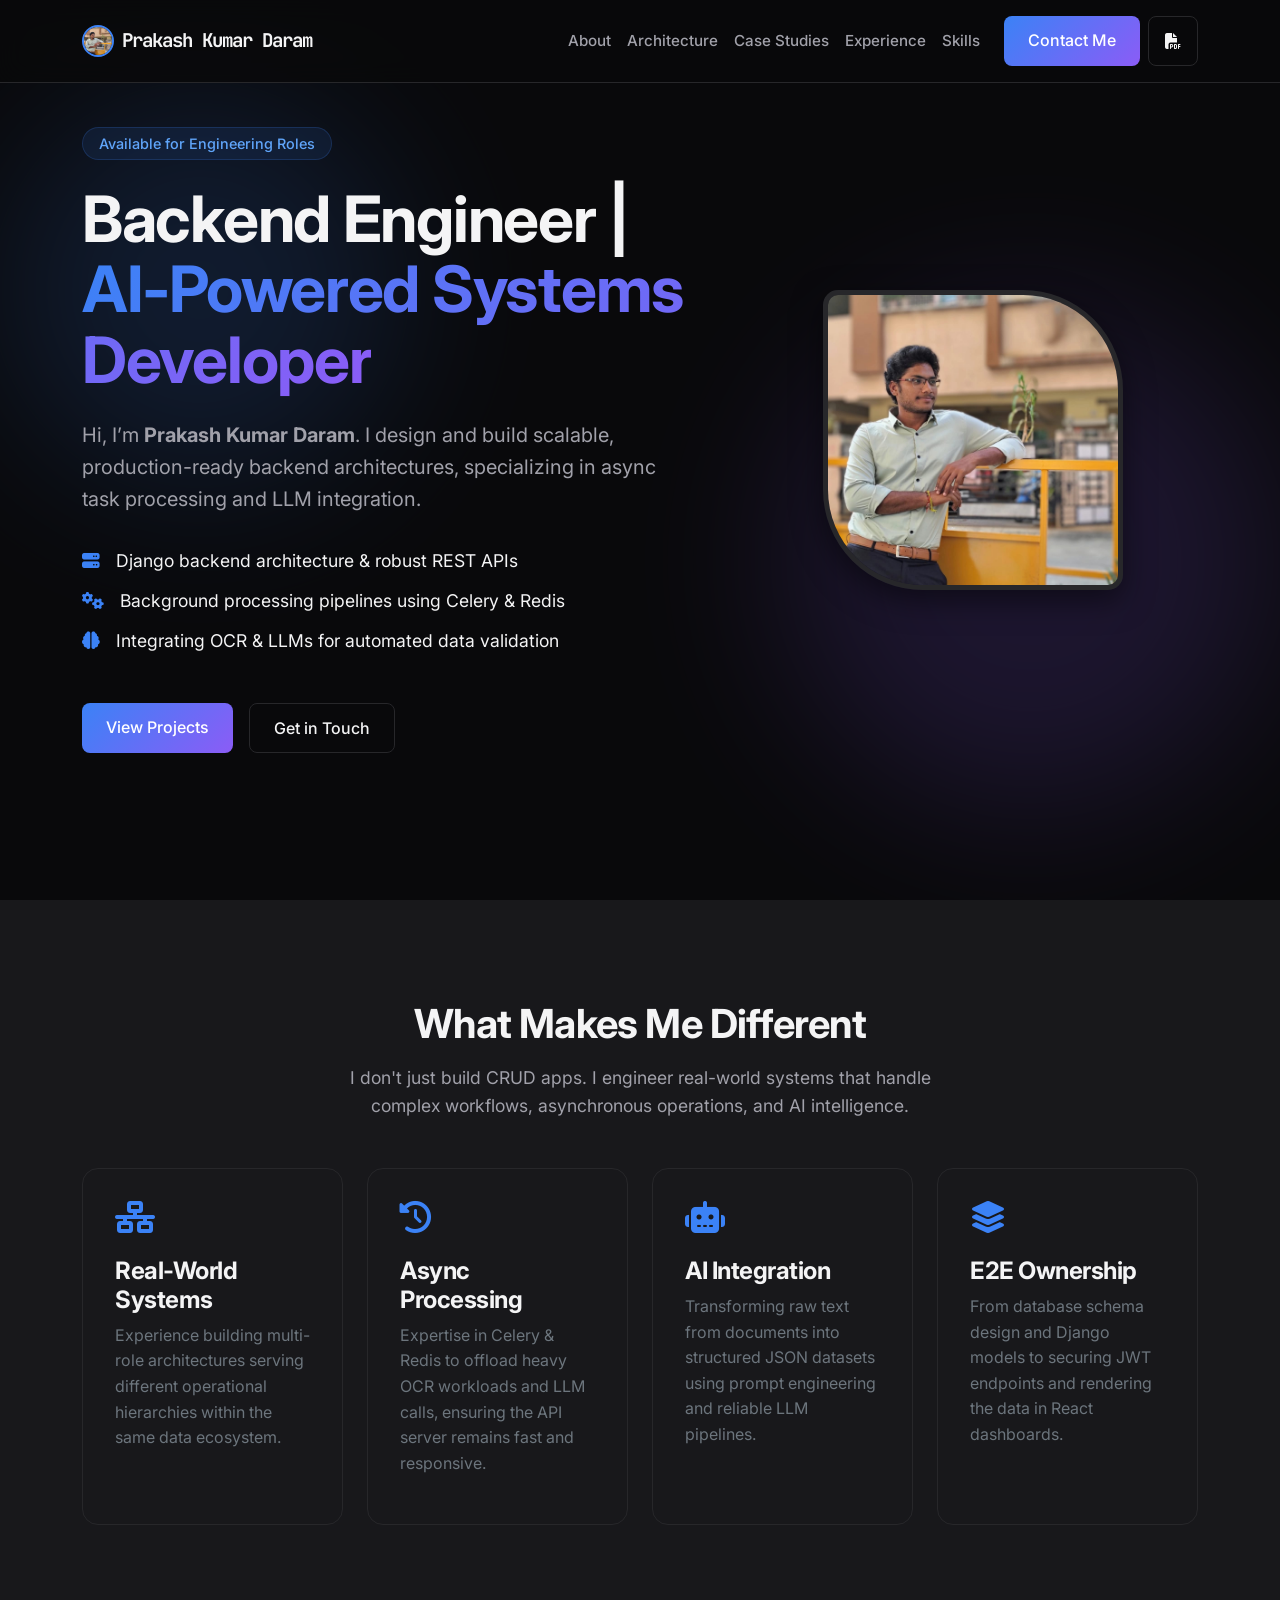
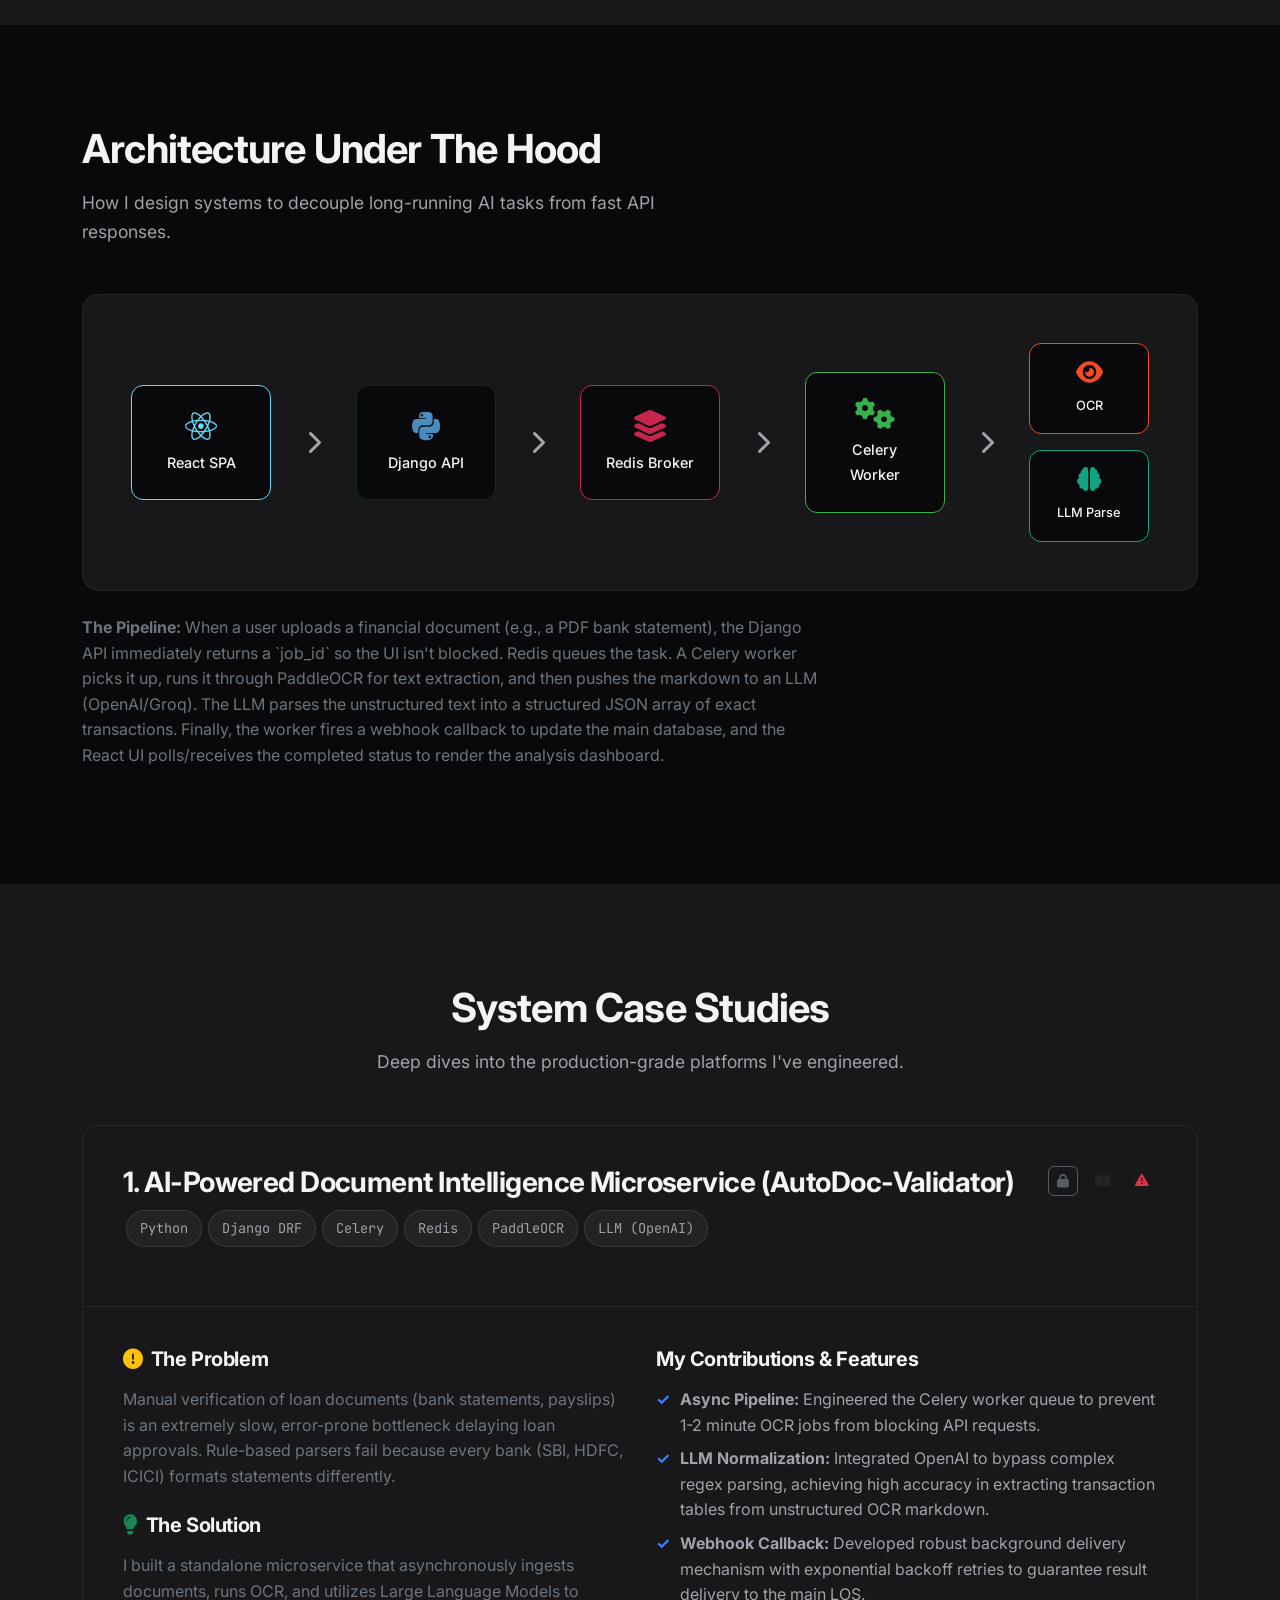
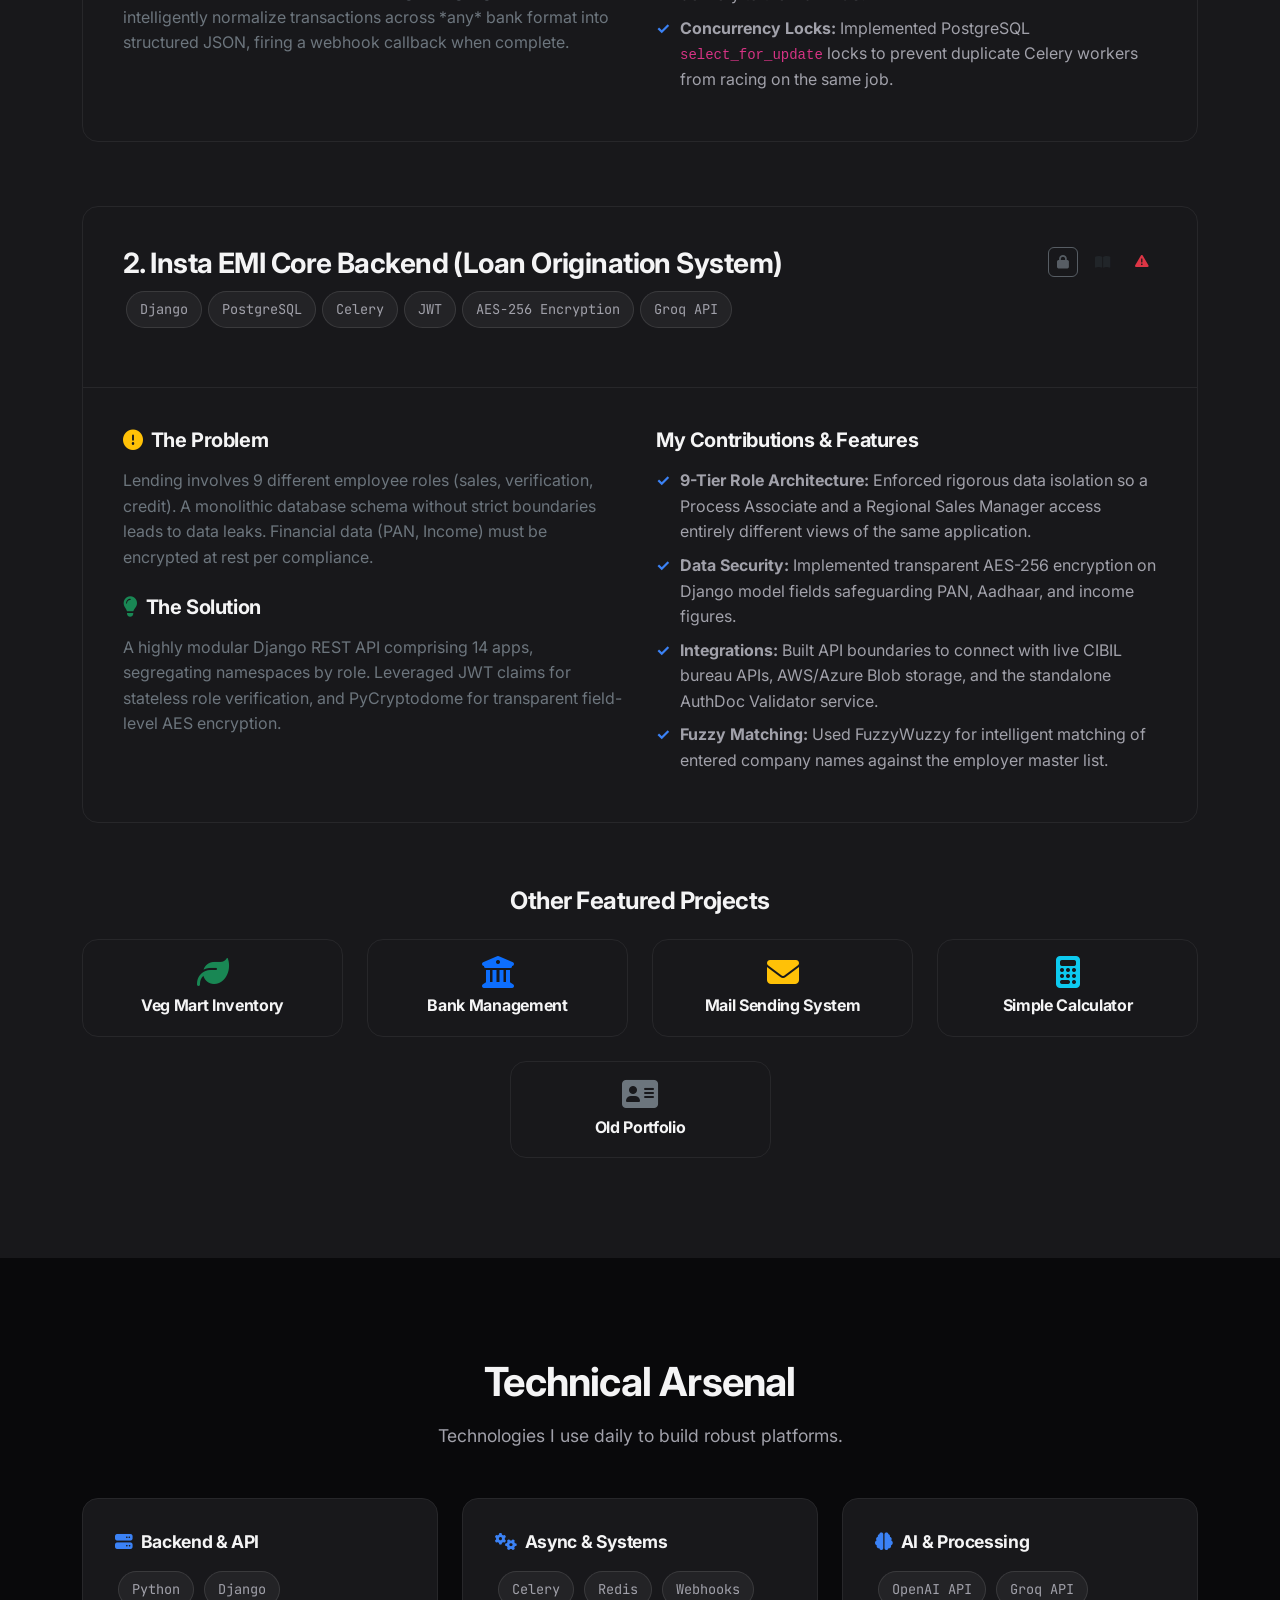
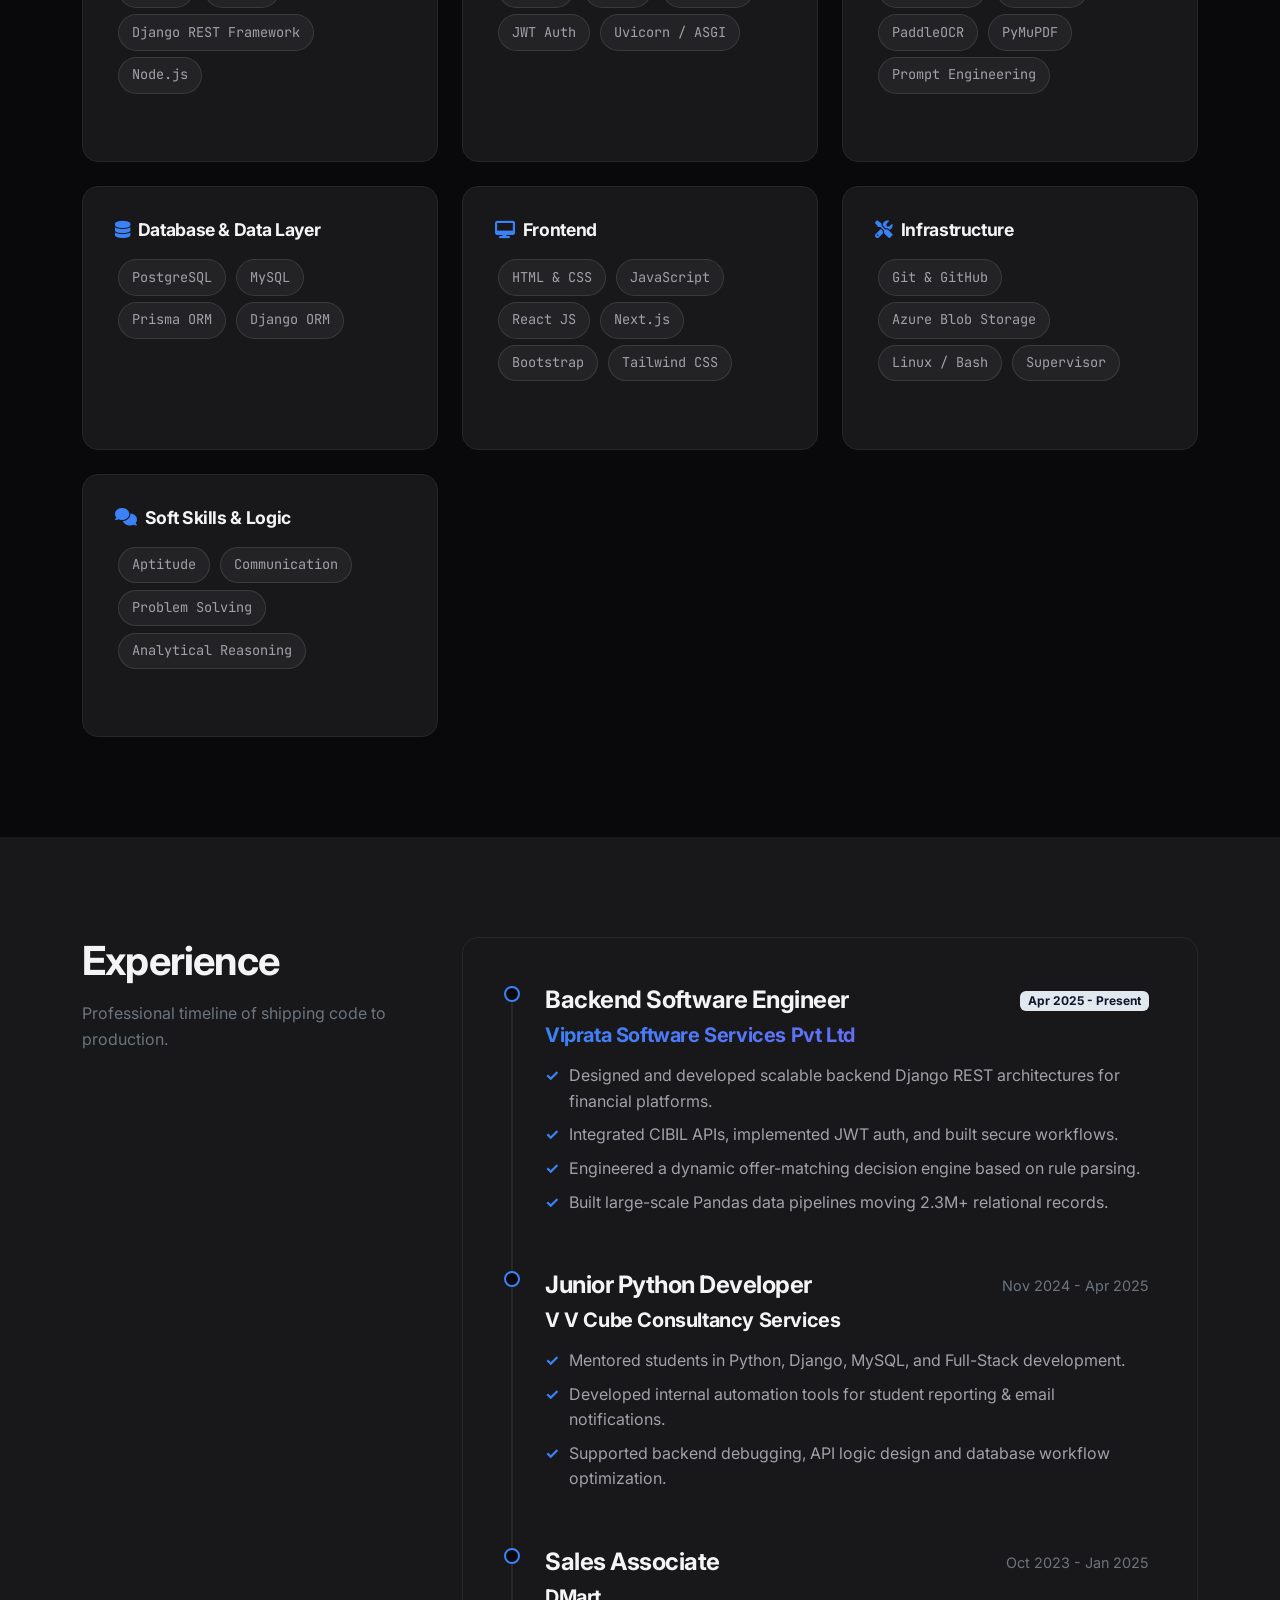
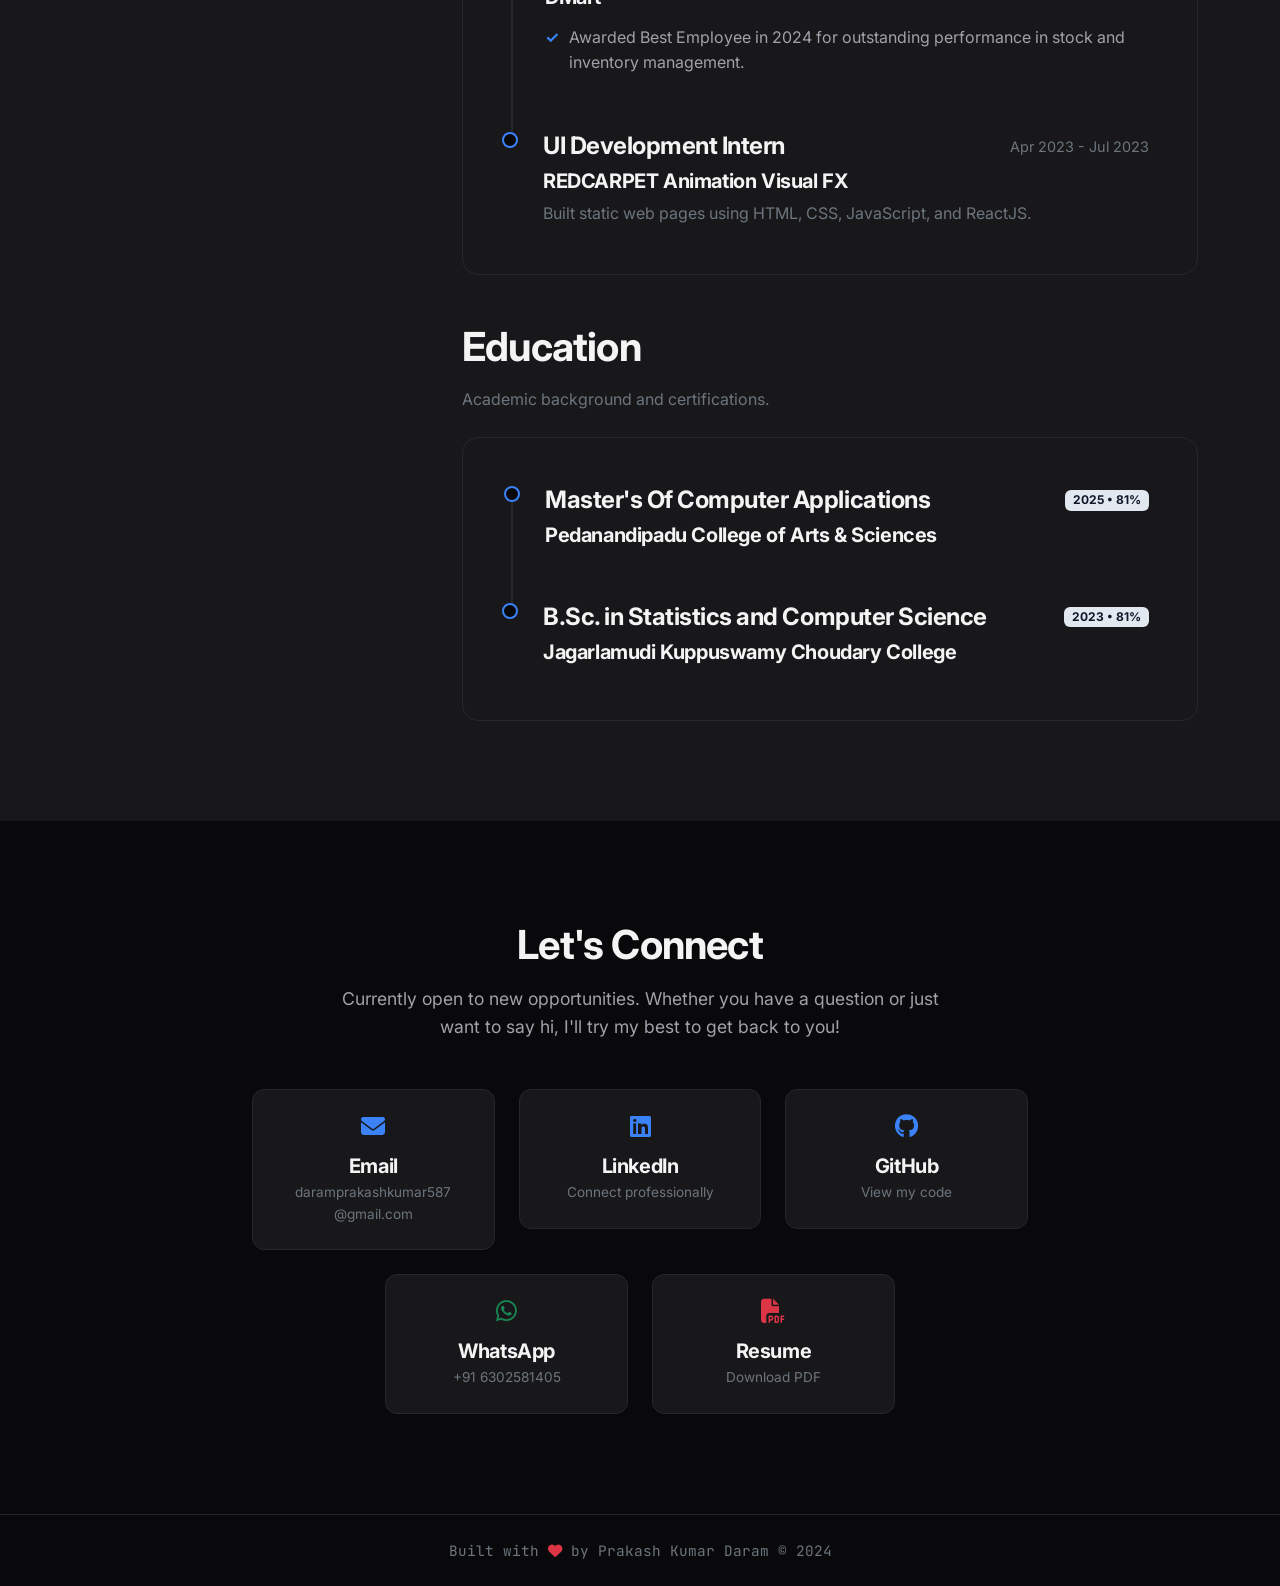
==== commit ceebe48e: "name changed" ====
--- a/index.html
+++ b/index.html
@@ -98,7 +98,7 @@
             <a class="navbar-brand d-flex align-items-center" href="#hero">
                 <img src="mupicture.jpg" alt="Logo" width="32" height="32" class="me-2 rounded-circle"
                     style="object-fit: cover; border: 2px solid var(--accent-primary);">
-                <span class="text-mono" style="font-size: 0.95em;">Prakash Kumar</span>
+                <span class="text-mono" style="font-size: 0.95em;">Prakash Kumar Daram</span>
             </a>
             <button class="navbar-toggler border-0" type="button" data-bs-toggle="collapse" data-bs-target="#navbarNav">
                 <span class="navbar-toggler-icon"></span>
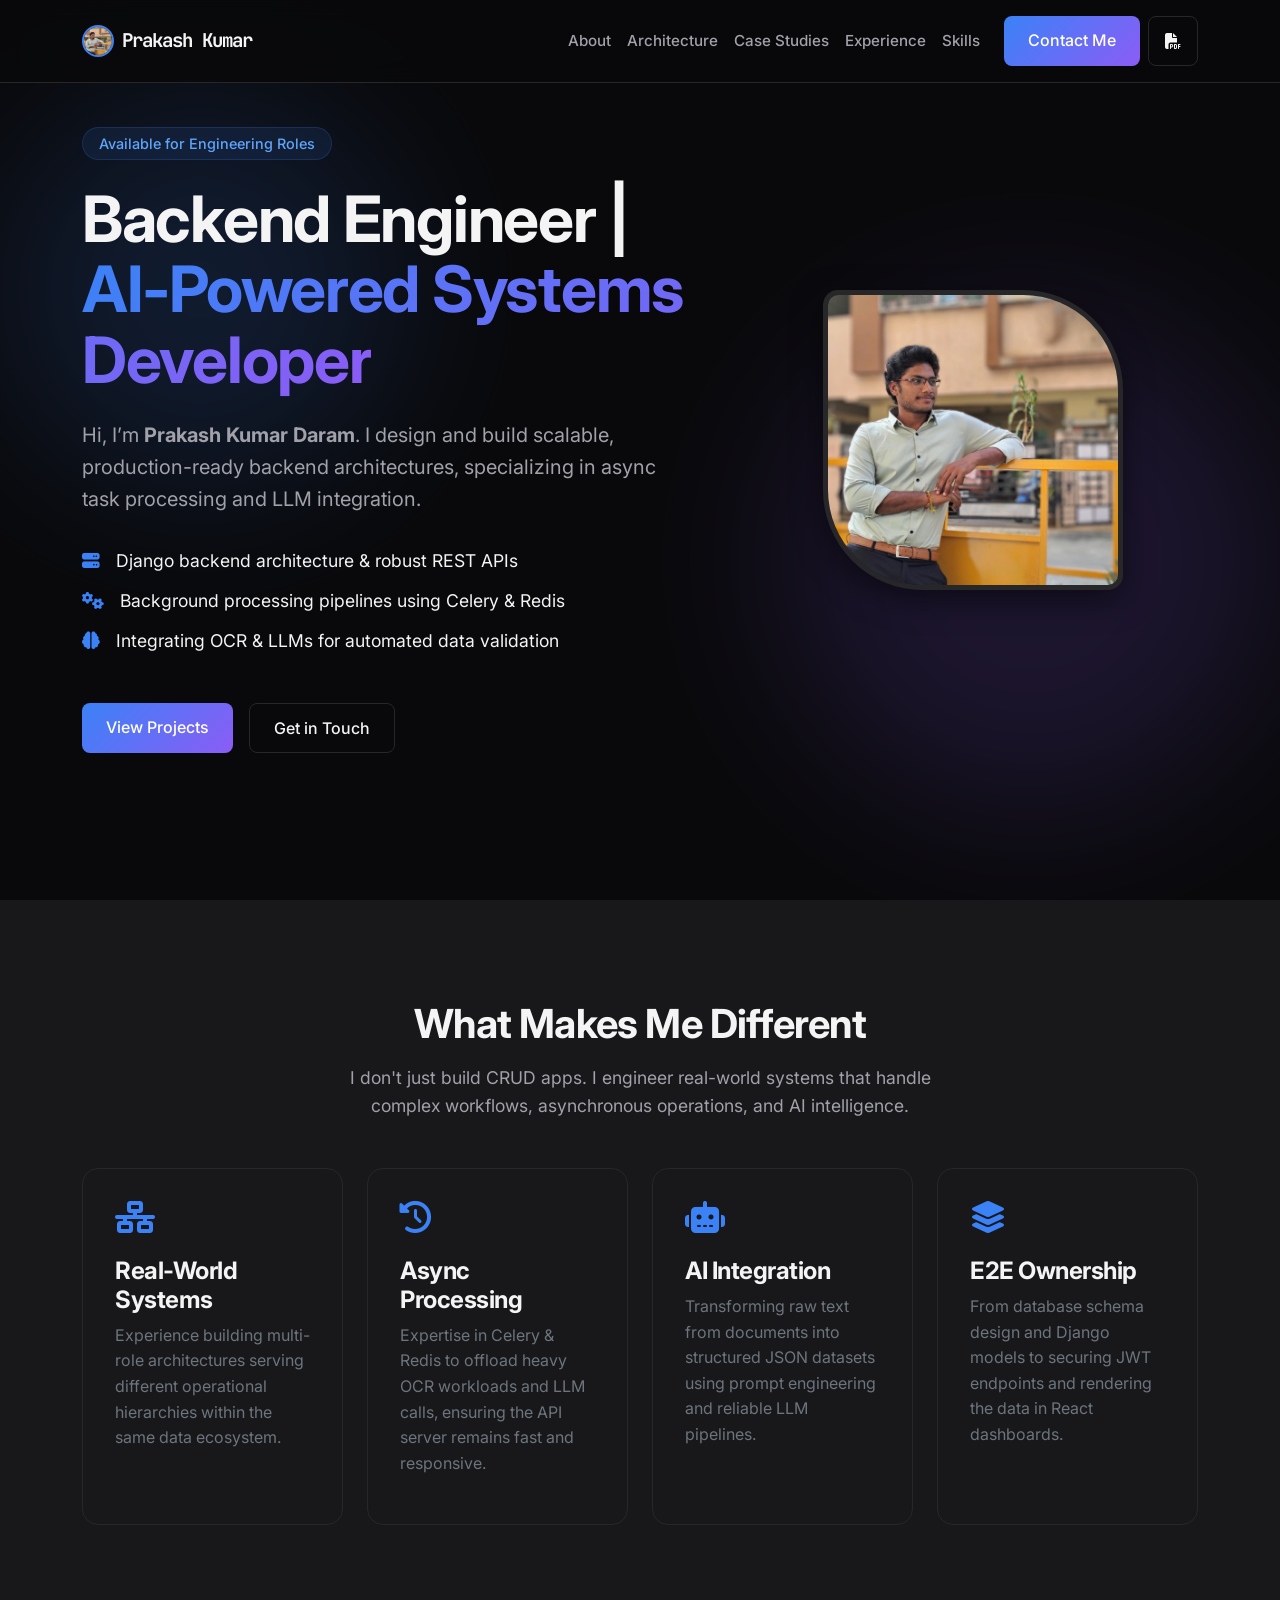
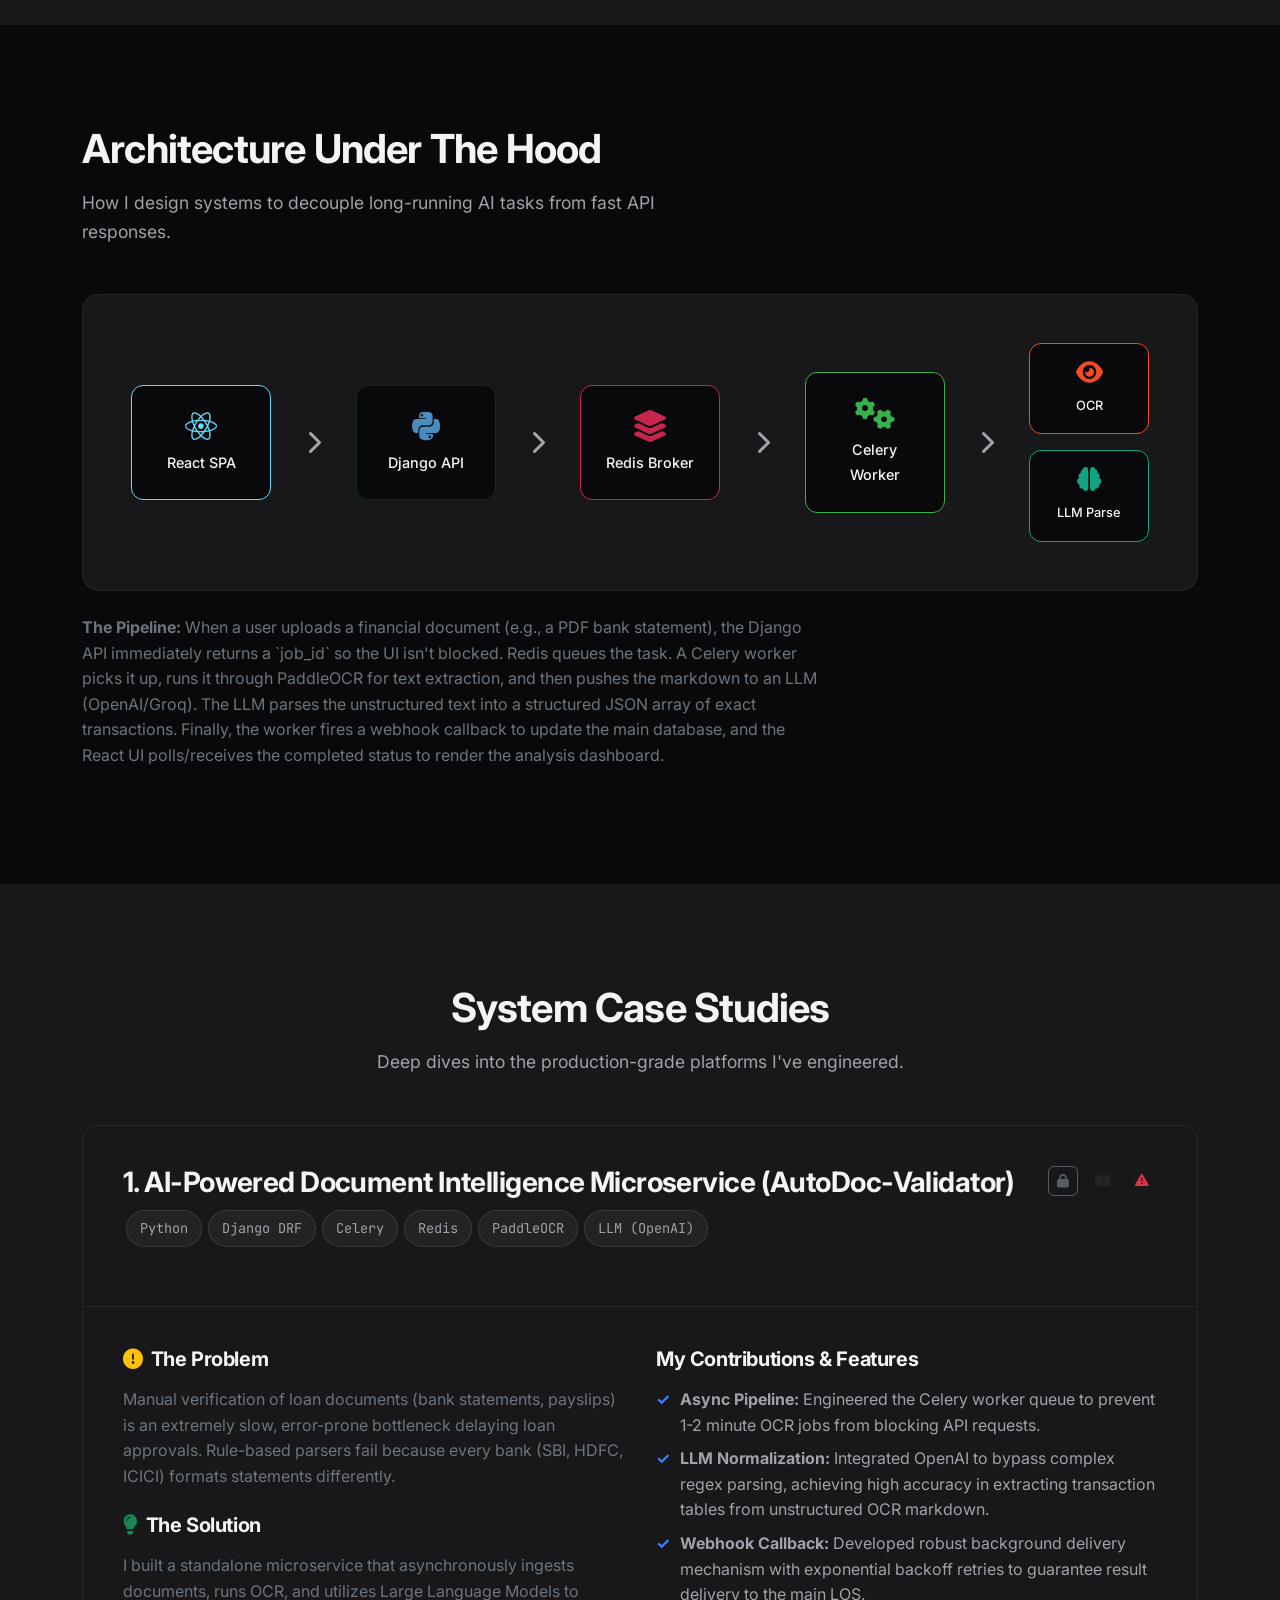
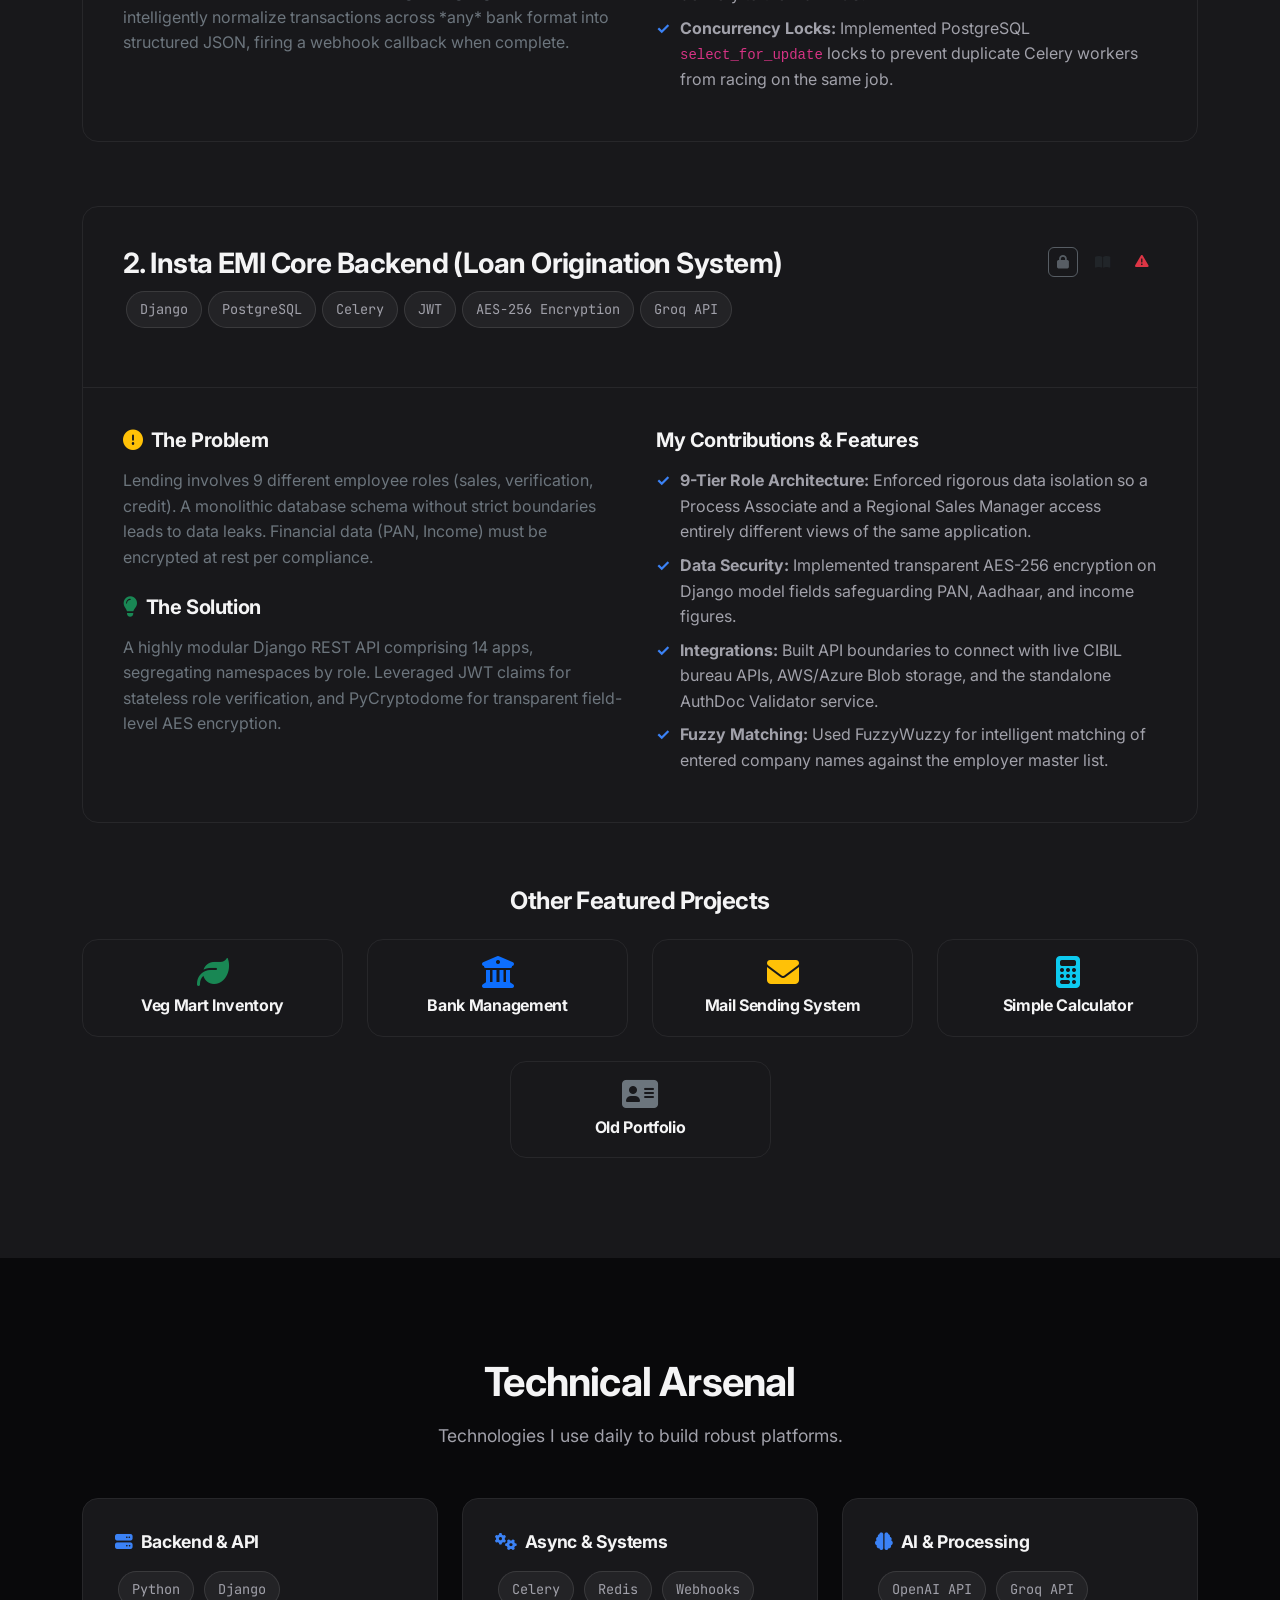
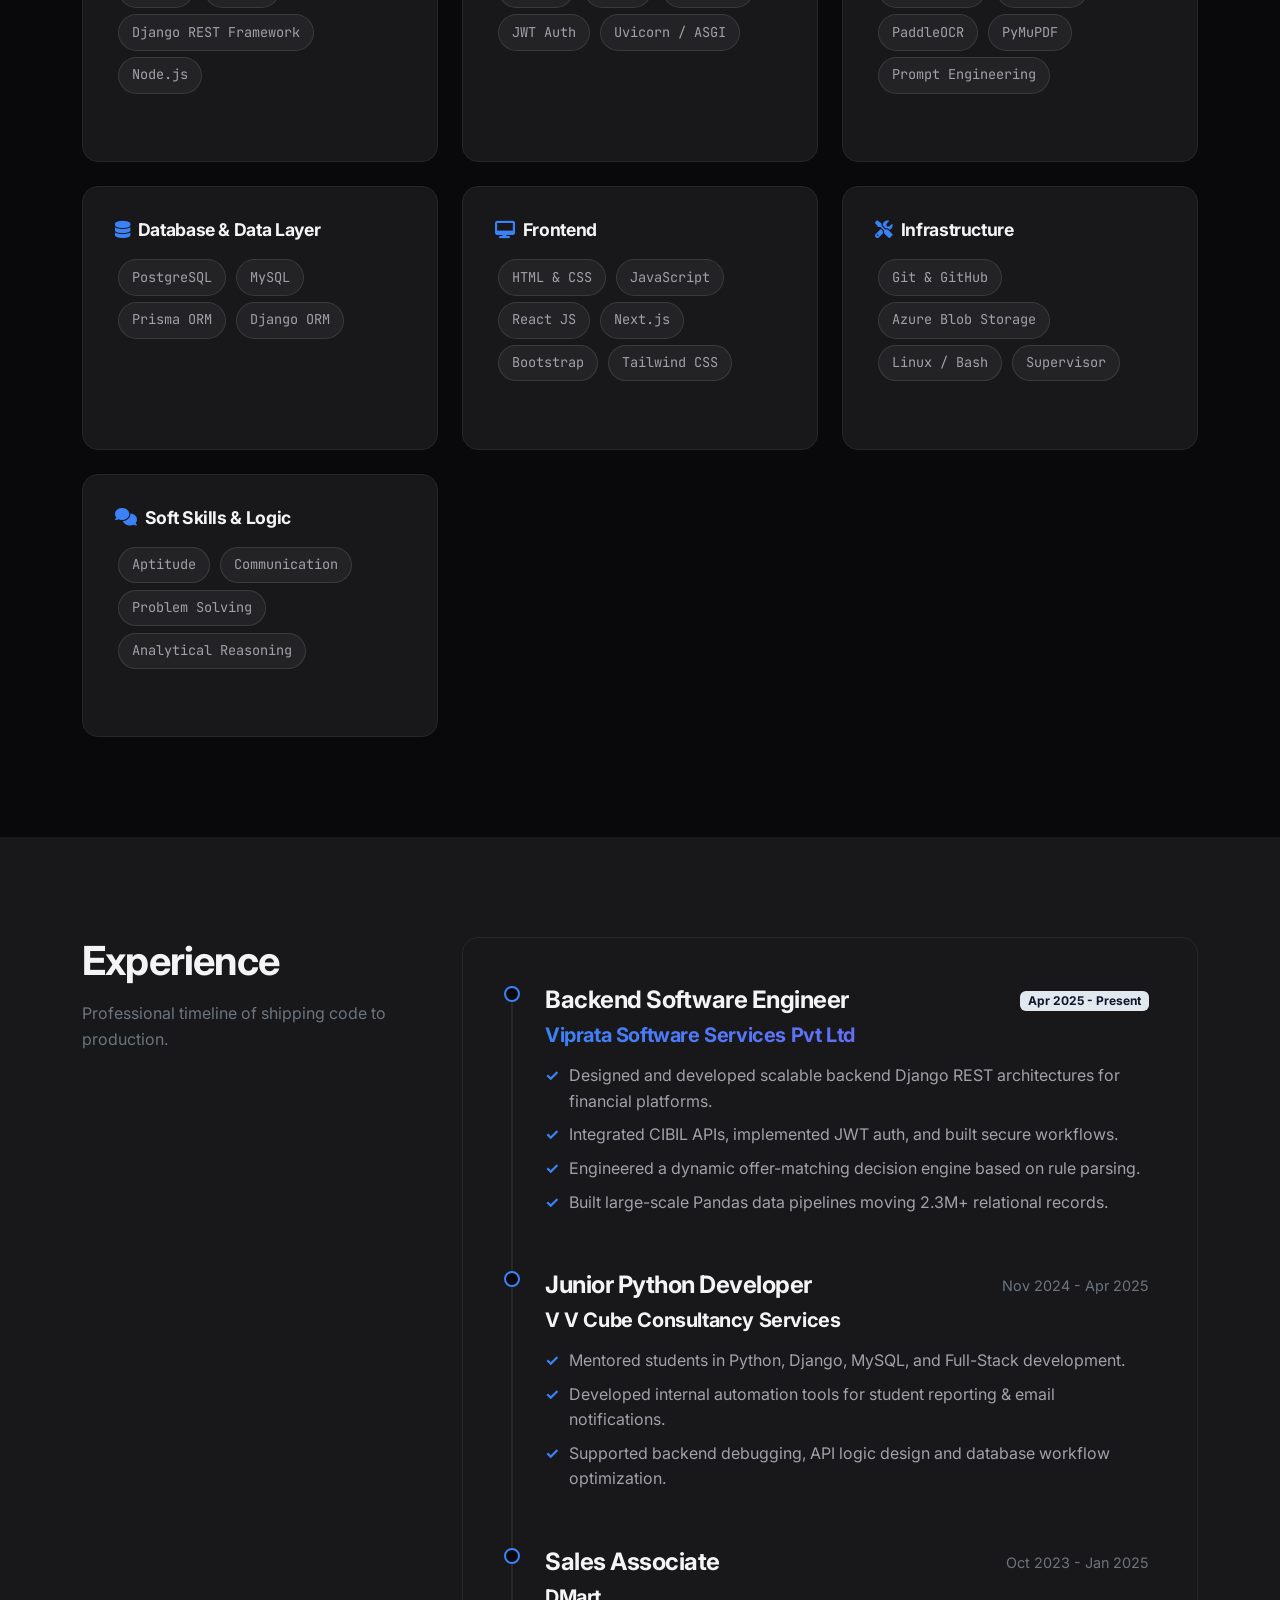
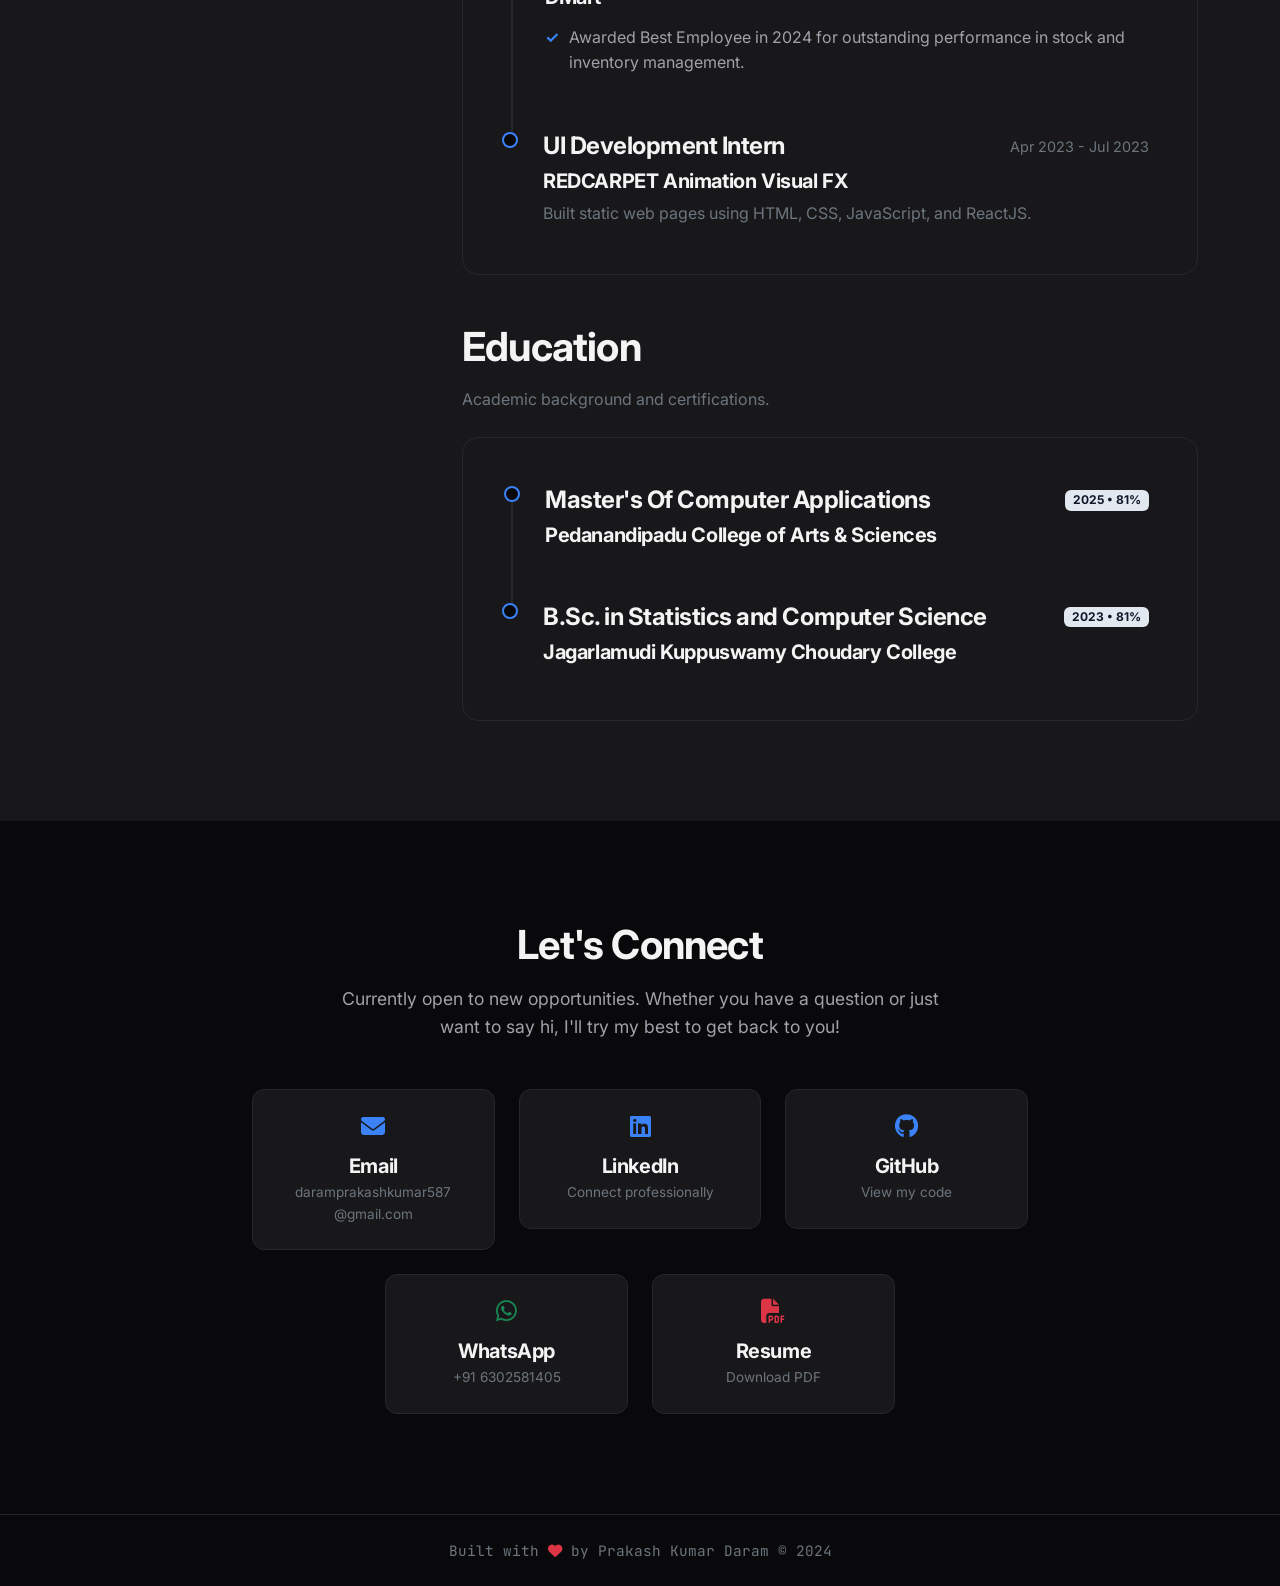
==== commit c0721f97: "Renamed back" ====
--- a/index.html
+++ b/index.html
@@ -98,7 +98,7 @@
             <a class="navbar-brand d-flex align-items-center" href="#hero">
                 <img src="mupicture.jpg" alt="Logo" width="32" height="32" class="me-2 rounded-circle"
                     style="object-fit: cover; border: 2px solid var(--accent-primary);">
-                <span class="text-mono" style="font-size: 0.95em;">Prakash Kumar Daram</span>
+                <span class="text-mono" style="font-size: 0.95em;">Prakash Kumar</span>
             </a>
             <button class="navbar-toggler border-0" type="button" data-bs-toggle="collapse" data-bs-target="#navbarNav">
                 <span class="navbar-toggler-icon"></span>
